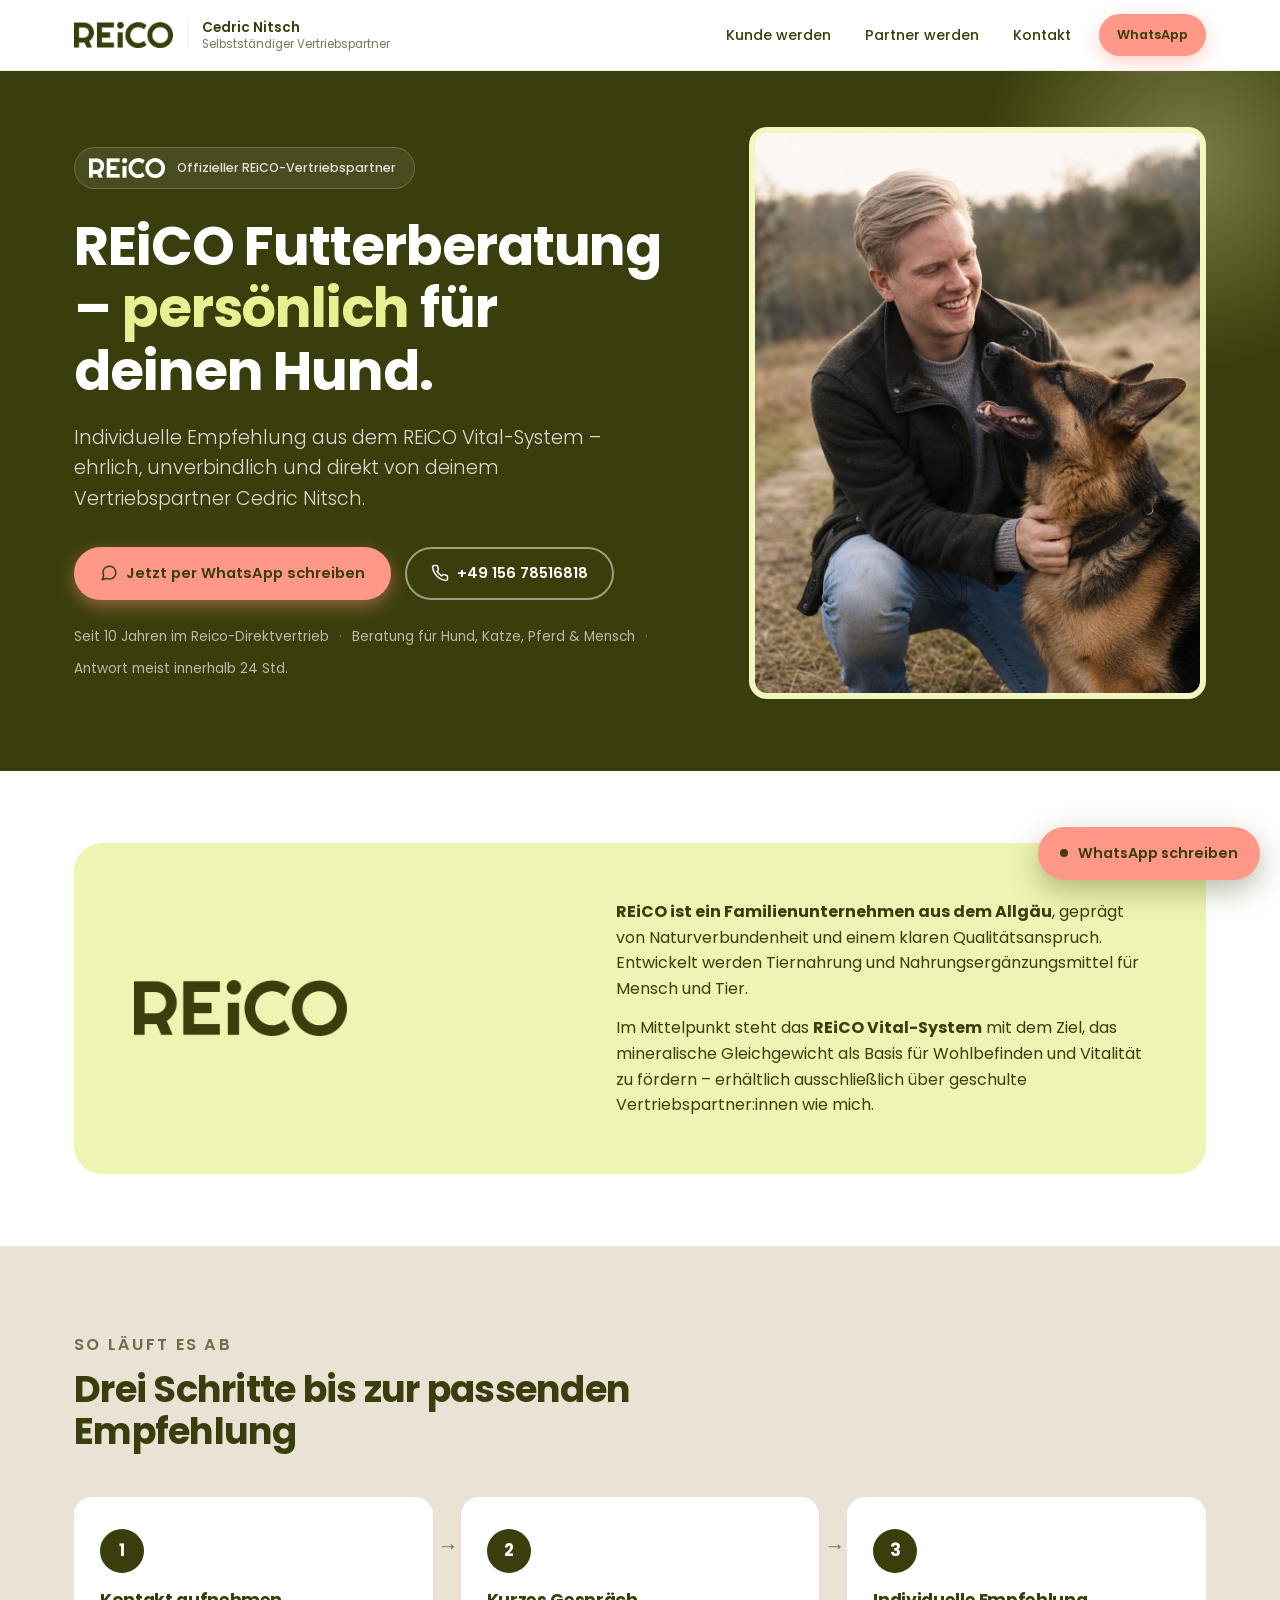
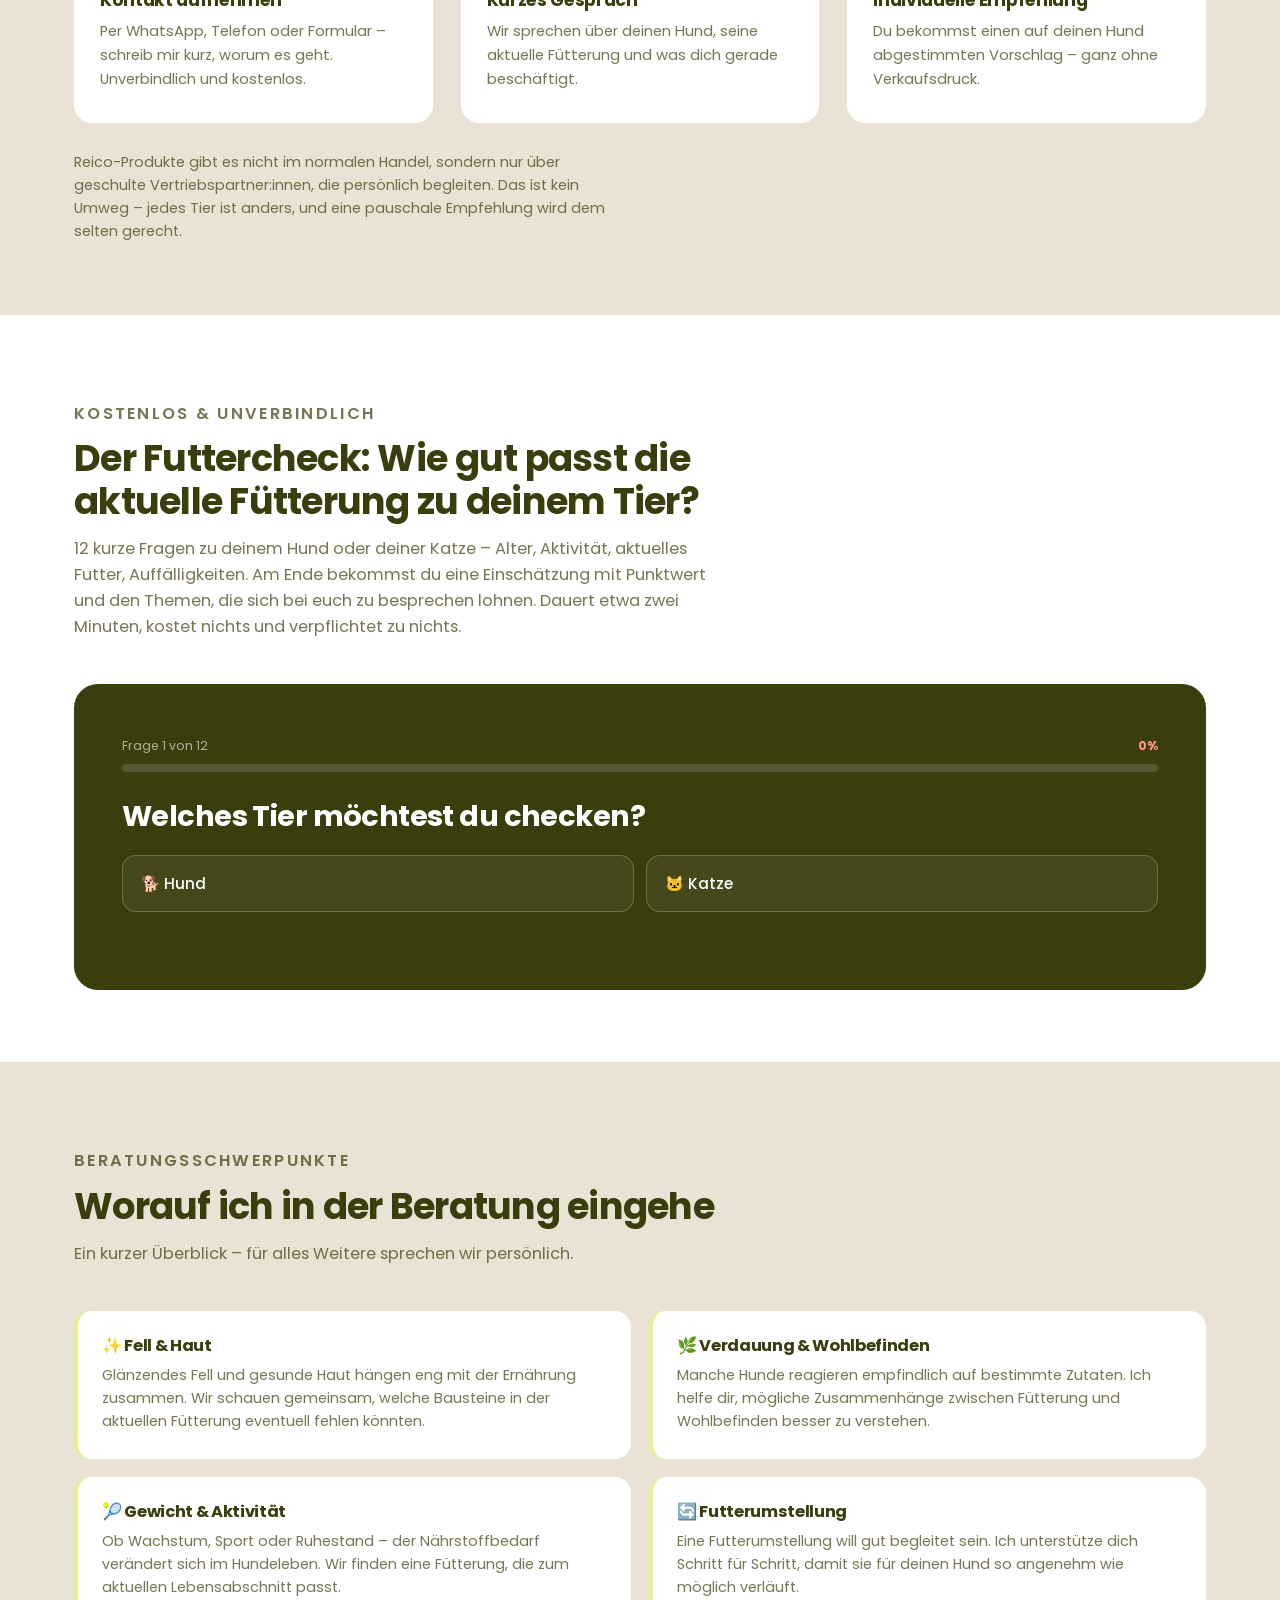
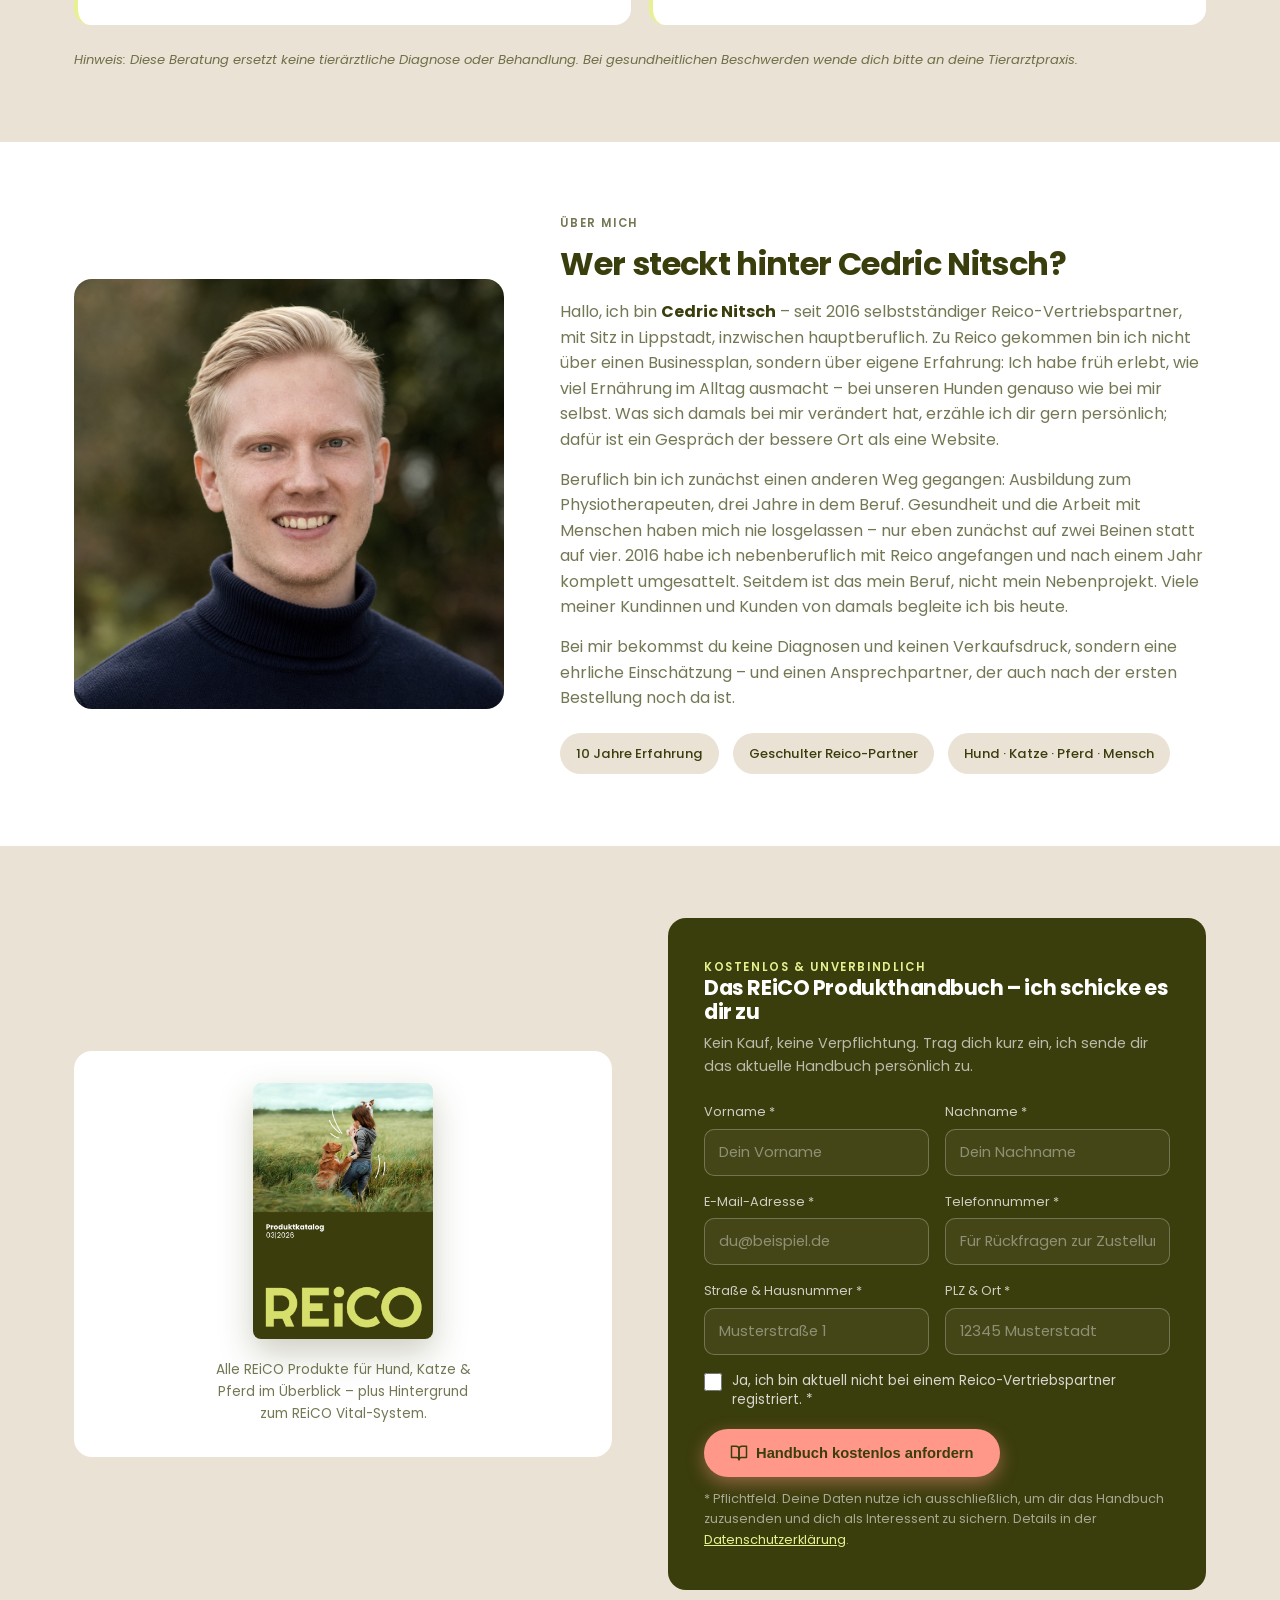
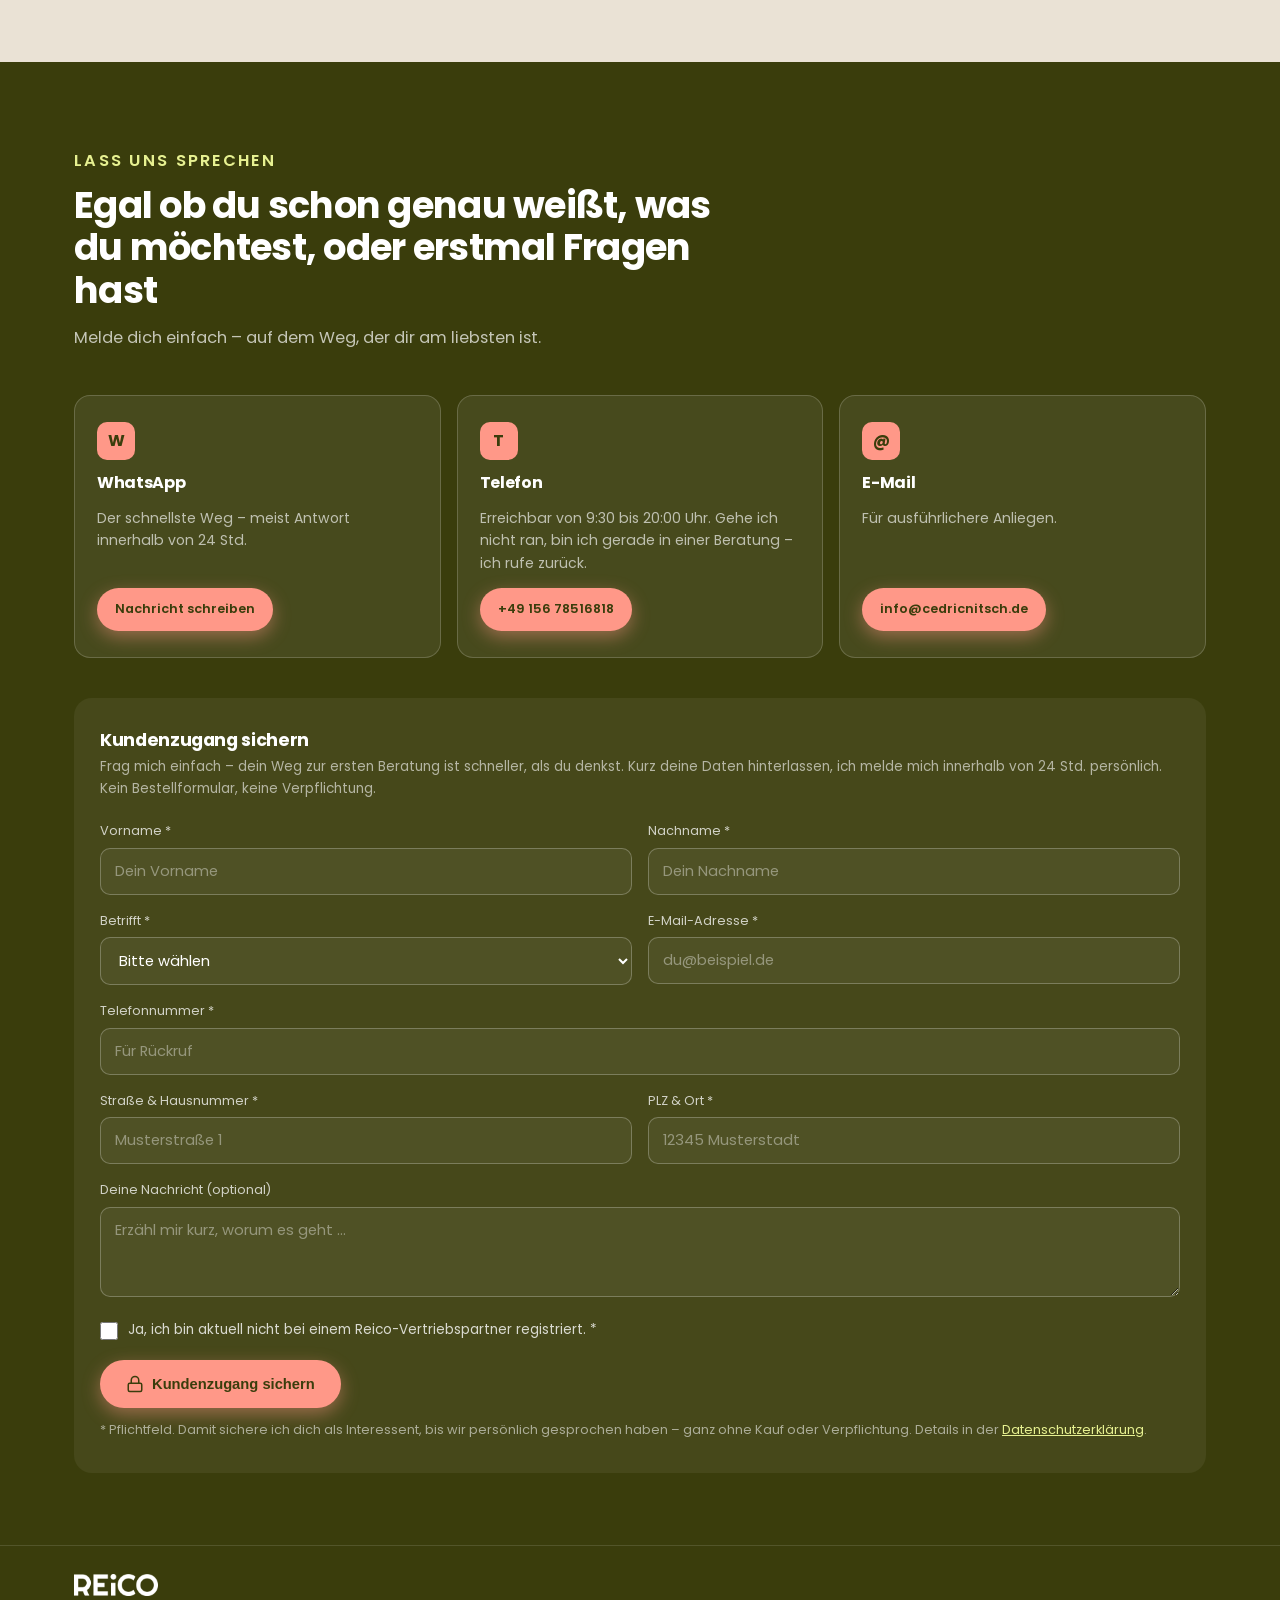
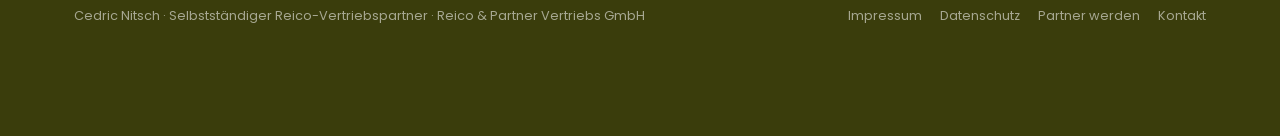
==== index.html @ d9021b7a "update favicon + partner" ====
<!DOCTYPE html>
<html lang="de">
<head>
<meta charset="UTF-8">
<meta name="viewport" content="width=device-width, initial-scale=1.0">
<title>Reico Futterberatung für deinen Hund in Lippstadt | Cedric Nitsch</title>
<meta name="description" content="Individuelle Reico-Futterberatung für deinen Hund in Lippstadt und Umgebung – persönlich, unverbindlich, direkt per WhatsApp. Selbstständiger Reico-Vertriebspartner Cedric Nitsch.">
<link rel="canonical" href="https://cedricnitsch.de/">

<!-- Strukturierte Daten (Schema.org): hilft Google, Name, Ort und
     Kontaktmoeglichkeit korrekt zuzuordnen - unabhaengig vom Seitentext.
     Bewusst OHNE priceRange (kein Shop, siehe Vertriebspartner-Richtlinien)
     und OHNE aggregateRating (Google-Bewertungen gehoeren ins Google-Profil,
     nicht als selbst eingetragenes Snippet auf die eigene Seite). -->
<script type="application/ld+json">
{
  "@context": "https://schema.org",
  "@type": "LocalBusiness",
  "name": "REiCO - Cedric Nitsch",
  "image": "https://cedricnitsch.de/img/about-portrait.png",
  "url": "https://cedricnitsch.de/",
  "telephone": "+4915678516818",
  "address": {
    "@type": "PostalAddress",
    "streetAddress": "Esbecker Str. 22",
    "postalCode": "59557",
    "addressLocality": "Lippstadt",
    "addressCountry": "DE"
  },
  "areaServed": "Lippstadt und Umgebung",
  "founder": {
    "@type": "Person",
    "name": "Cedric Nitsch"
  },
  "sameAs": [
    "https://share.google/5eEORVzgzp9oG8Prv"
  ]
}
</script>

<!--
  ============================================================
  HINWEISE FÜR DICH VOR DEM ONLINE-STELLEN
  ============================================================
  1. Name & Telefon/WhatsApp sind bereits eingetragen (Cedric Nitsch,
     +49 156 78516818). Noch offen in [eckigen Klammern]: E-Mail-Adresse,
     Jahr des Starts als Vertriebspartner, Jahre Erfahrung, Fotos, eigene
     Geschichte, Impressum/Datenschutz-Inhalte, Sprechzeiten.
     WICHTIG: Diese Seite ist bewusst separat von cedricnitsch.de (deine
     bestehende Seite zur Vertriebspartnergewinnung) – andere Zielgruppe
     (Endkunden statt künftige Vertriebspartner), andere Domain, eigenes
     Design. Nicht vermischen, sonst verwässert die Klarheit beider Seiten.
  2. LOGO: Ersetze den Platzhalter-Wortmark-Text im Header/Footer durch
     die offizielle REiCO-Logo-Datei (Alge- oder Weiß-Variante je nach
     Hintergrund, siehe Partner Guideline). Schutzzone = Logobreite / 12
     nicht unterschreiten. Keine Verzerrung, keine Farbänderung.
  3. FARBEN: Ausschließlich REiCO-Markenfarben verwendet (Alge, Kalk,
     Chlorophyll Hell/Dunkel, Sauerstoff-Weiß). Kristall-Rot ist laut
     Richtlinie exklusiv für interaktive Elemente/Buttons reserviert –
     bitte nicht für Flächen oder Fließtext zweckentfremden.
  4. Diese Seite ist bewusst NICHT als Onlineshop gebaut: kein "Jetzt
     bestellen", kein Warenkorb, keine Preisliste mit Kauffunktion.
     Bitte nichts in diese Richtung ergänzen.
  5. Domain darf laut Richtlinie NICHT "Reico" enthalten.
  ============================================================
-->

<!-- Favicon: das "R" aus dem REiCO-Logo auf dem Alge-Grundton der Seite.
     Der vollstaendige Schriftzug funktioniert im Quadrat nicht (zu breit),
     deshalb nur der Buchstabe - aus der Original-Logodatei geschnitten,
     nicht nachgebaut. -->
<link rel="icon" href="/favicon.ico" sizes="any">
<link rel="icon" type="image/png" sizes="96x96" href="/img/favicon-96x96.png">
<link rel="apple-touch-icon" sizes="180x180" href="/img/apple-touch-icon.png">
<link rel="manifest" href="/site.webmanifest">
<meta name="theme-color" content="#3A3D0C">

<link rel="preconnect" href="https://fonts.googleapis.com">
<link rel="preconnect" href="https://fonts.gstatic.com" crossorigin>
<link href="https://fonts.googleapis.com/css2?family=Poppins:wght@300;400;500;600;700;800&display=swap" rel="stylesheet">

<link rel="stylesheet" href="assets/css/style.css">
</head>
<body>

<header>
  <div class="header-inner wrap">
    <a class="header-brand" href="./" aria-label="Zur Startseite">
      <img class="reico-logo" src="img/logo-alge.png" alt="REiCO Logo">
      <span class="divider"></span>
      <span class="vp-label"><strong>Cedric Nitsch</strong>Selbstständiger Vertriebspartner</span>
    </a>

    <button class="nav-toggle" id="navToggle" aria-label="Menü öffnen" aria-expanded="false" aria-controls="mainNav">
      <span></span><span></span><span></span>
    </button>

    <nav class="main-nav" id="mainNav">
      <a href="#kontakt" class="nav-link">Kunde werden</a>
      <a href="partner.html" class="nav-link">Partner werden</a>
      <a href="#kontakt" class="nav-link">Kontakt</a>
      <a href="https://wa.me/4915678516818?text=Hallo%20Cedric%2C%20ich%20habe%20eine%20Frage%20zur%20Reico-F%C3%BCtterung%20meines%20Hundes." target="_blank" rel="noopener" class="btn btn-primary btn-small nav-cta">WhatsApp</a>
    </nav>
  </div>
</header>

<!-- ================= HERO ================= -->
<section class="hero">
  <div class="wrap hero-inner">
    <div>
      <div class="hero-logo-badge">
        <img class="reico-logo" src="img/logo-sauerstoff-white.png" alt="REiCO Logo">
        <span>Offizieller REiCO-Vertriebspartner</span>
      </div>
      <h1>REiCO Futterberatung – <em>persönlich</em> für deinen Hund.</h1>
      <p class="lead">
        Individuelle Empfehlung aus dem REiCO Vital-System – ehrlich, unverbindlich
        und direkt von deinem Vertriebspartner Cedric Nitsch.
      </p>
      <div class="hero-ctas">
        <a href="https://wa.me/4915678516818?text=Hallo%20Cedric%2C%20ich%20habe%20eine%20Frage%20zur%20Reico-F%C3%BCtterung%20meines%20Hundes." target="_blank" rel="noopener" class="btn btn-primary"><svg class="btn-icon" viewBox="0 0 24 24" fill="none" stroke="currentColor" stroke-width="2" stroke-linecap="round" stroke-linejoin="round"><path d="M21 11.5a8.38 8.38 0 0 1-.9 3.8 8.5 8.5 0 0 1-7.6 4.7 8.38 8.38 0 0 1-3.8-.9L3 21l1.9-5.7a8.38 8.38 0 0 1-.9-3.8 8.5 8.5 0 0 1 4.7-7.6 8.38 8.38 0 0 1 3.8-.9h.5a8.48 8.48 0 0 1 8 8v.5z"></path></svg> Jetzt per WhatsApp schreiben</a>
        <a href="tel:+4915678516818" class="btn btn-outline"><svg class="btn-icon" viewBox="0 0 24 24" fill="none" stroke="currentColor" stroke-width="2" stroke-linecap="round" stroke-linejoin="round"><path d="M22 16.92v3a2 2 0 0 1-2.18 2 19.79 19.79 0 0 1-8.63-3.07 19.5 19.5 0 0 1-6-6 19.79 19.79 0 0 1-3.07-8.67A2 2 0 0 1 4.11 2h3a2 2 0 0 1 2 1.72 12.84 12.84 0 0 0 .7 2.81 2 2 0 0 1-.45 2.11L8.09 9.91a16 16 0 0 0 6 6l1.27-1.27a2 2 0 0 1 2.11-.45 12.84 12.84 0 0 0 2.81.7A2 2 0 0 1 22 16.92z"></path></svg> +49 156 78516818</a>
      </div>
      <div class="trustline">
        <span>Seit 10 Jahren im Reico-Direktvertrieb</span>
        <span class="sep">·</span>
        <span>Beratung für Hund, Katze, Pferd &amp; Mensch</span>
        <span class="sep">·</span>
        <span>Antwort meist innerhalb 24 Std.</span>
      </div>
    </div>
    <div class="hero-visual">
      <div class="hero-photo-frame">
        <img src="img/hero-hund.png" alt="Cedric Nitsch mit Hund" class="hero-photo-img">
      </div>
    </div>
  </div>
</section>

<!-- ================= WARUM REiCO ================= -->
<section class="warum-reico" id="warum-reico">
  <div class="wrap">
    <div class="warum-reico-inner">
      <div class="warum-reico-logo">
        <img class="reico-logo-lg" src="img/logo-alge.png" alt="REiCO Logo">
      </div>
      <div class="warum-reico-text">
        <p><strong>REiCO ist ein Familienunternehmen aus dem Allgäu</strong>, geprägt von Naturverbundenheit und einem klaren Qualitätsanspruch. Entwickelt werden Tiernahrung und Nahrungsergänzungsmittel für Mensch und Tier.</p>
        <p>Im Mittelpunkt steht das <strong>REiCO Vital-System</strong> mit dem Ziel, das mineralische Gleichgewicht als Basis für Wohlbefinden und Vitalität zu fördern – erhältlich ausschließlich über geschulte Vertriebspartner:innen wie mich.</p>
      </div>
    </div>
  </div>
</section>

<!-- ================= ABLAUF ================= -->
<section class="ablauf" id="ablauf">
  <div class="wrap">
    <div class="section-head">
      <p class="eyebrow">So läuft es ab</p>
      <h2>Drei Schritte bis zur passenden Empfehlung</h2>
    </div>
    <div class="steps">
      <div class="step">
        <div class="step-num">1</div>
        <h3>Kontakt aufnehmen</h3>
        <p>Per WhatsApp, Telefon oder Formular – schreib mir kurz, worum es geht. Unverbindlich und kostenlos.</p>
      </div>
      <div class="step">
        <div class="step-num">2</div>
        <h3>Kurzes Gespräch</h3>
        <p>Wir sprechen über deinen Hund, seine aktuelle Fütterung und was dich gerade beschäftigt.</p>
      </div>
      <div class="step">
        <div class="step-num">3</div>
        <h3>Individuelle Empfehlung</h3>
        <p>Du bekommst einen auf deinen Hund abgestimmten Vorschlag – ganz ohne Verkaufsdruck.</p>
      </div>
    </div>
    <p class="ablauf-note">
      Reico-Produkte gibt es nicht im normalen Handel, sondern nur über geschulte
      Vertriebspartner:innen, die persönlich begleiten. Das ist kein Umweg – jedes
      Tier ist anders, und eine pauschale Empfehlung wird dem selten gerecht.
    </p>
  </div>
</section>

<!-- ================= FUTTERCHECK (interaktiver Kurz-Check) ================= -->
<section class="quiz" id="futtercheck">
  <div class="wrap">
    <div class="section-head">
      <p class="eyebrow">Kostenlos &amp; unverbindlich</p>
      <h2>Der Futtercheck: Wie gut passt die aktuelle Fütterung zu deinem Tier?</h2>
      <p>
        12 kurze Fragen zu deinem Hund oder deiner Katze – Alter, Aktivität, aktuelles Futter,
        Auffälligkeiten. Am Ende bekommst du eine Einschätzung mit Punktwert und den Themen,
        die sich bei euch zu besprechen lohnen. Dauert etwa zwei Minuten, kostet nichts und
        verpflichtet zu nichts.
      </p>
    </div>
    <div class="quiz-card">
      <div class="fc-progress-wrap" id="fcProgressWrap">
        <div class="fc-progress-toprow">
          <span class="fc-progress-label" id="fcProgressLabel">Frage 1 von 12</span>
          <span class="fc-progress-pct" id="fcProgressPct">0%</span>
        </div>
        <div class="fc-progress-track"><div class="fc-progress-bar" id="fcProgressBar"></div></div>
      </div>
      <div id="fcStepArea"></div>
    </div>
  </div>
</section>

<!-- ================= THEMEN ================= -->
<section class="themen" id="themen">
  <div class="wrap">
    <div class="section-head">
      <p class="eyebrow">Beratungsschwerpunkte</p>
      <h2>Worauf ich in der Beratung eingehe</h2>
      <p>Ein kurzer Überblick – für alles Weitere sprechen wir persönlich.</p>
    </div>
    <div class="theme-grid">
      <div class="theme-card">
        <h3>✨ Fell &amp; Haut</h3>
        <p>Glänzendes Fell und gesunde Haut hängen eng mit der Ernährung zusammen. Wir schauen gemeinsam, welche Bausteine in der aktuellen Fütterung eventuell fehlen könnten.</p>
      </div>
      <div class="theme-card">
        <h3>🌿 Verdauung &amp; Wohlbefinden</h3>
        <p>Manche Hunde reagieren empfindlich auf bestimmte Zutaten. Ich helfe dir, mögliche Zusammenhänge zwischen Fütterung und Wohlbefinden besser zu verstehen.</p>
      </div>
      <div class="theme-card">
        <h3>🎾 Gewicht &amp; Aktivität</h3>
        <p>Ob Wachstum, Sport oder Ruhestand – der Nährstoffbedarf verändert sich im Hundeleben. Wir finden eine Fütterung, die zum aktuellen Lebensabschnitt passt.</p>
      </div>
      <div class="theme-card">
        <h3>🔄 Futterumstellung</h3>
        <p>Eine Futterumstellung will gut begleitet sein. Ich unterstütze dich Schritt für Schritt, damit sie für deinen Hund so angenehm wie möglich verläuft.</p>
      </div>
    </div>
    <p class="themen-disclaimer">
      Hinweis: Diese Beratung ersetzt keine tierärztliche Diagnose oder Behandlung.
      Bei gesundheitlichen Beschwerden wende dich bitte an deine Tierarztpraxis.
    </p>
  </div>
</section>

<!-- ================= ÜBER MICH ================= -->
<section class="about" id="about">
  <div class="wrap about-inner">
    <div class="about-photo">
      <img src="img/about-portrait.png" alt="Portrait von Cedric Nitsch" class="about-photo-img">
    </div>
    <div class="about-text">
      <p class="eyebrow">Über mich</p>
      <h2>Wer steckt hinter Cedric Nitsch?</h2>
      <p>
        Hallo, ich bin <strong>Cedric Nitsch</strong> – seit 2016 selbstständiger
        Reico-Vertriebspartner, mit Sitz in Lippstadt, inzwischen hauptberuflich.
        Zu Reico gekommen bin ich nicht über einen Businessplan, sondern über
        eigene Erfahrung: Ich habe früh erlebt, wie viel Ernährung im Alltag
        ausmacht – bei unseren Hunden genauso wie bei mir selbst. Was sich damals
        bei mir verändert hat, erzähle ich dir gern persönlich; dafür ist ein
        Gespräch der bessere Ort als eine Website.
      </p>
      <p>
        Beruflich bin ich zunächst einen anderen Weg gegangen: Ausbildung zum
        Physiotherapeuten, drei Jahre in dem Beruf. Gesundheit und die Arbeit mit
        Menschen haben mich nie losgelassen – nur eben zunächst auf zwei Beinen
        statt auf vier. 2016 habe ich nebenberuflich mit Reico angefangen und
        nach einem Jahr komplett umgesattelt. Seitdem ist das mein Beruf, nicht
        mein Nebenprojekt. Viele meiner Kundinnen und Kunden von damals begleite
        ich bis heute.
      </p>
      <p>
        Bei mir bekommst du keine Diagnosen und keinen Verkaufsdruck, sondern
        eine ehrliche Einschätzung – und einen Ansprechpartner, der auch nach
        der ersten Bestellung noch da ist.
      </p>
      <div class="about-badges">
        <span class="about-badge">10 Jahre Erfahrung</span>
        <span class="about-badge">Geschulter Reico-Partner</span>
        <span class="about-badge">Hund · Katze · Pferd · Mensch</span>
      </div>
    </div>
  </div>
</section>

<!-- ================= PRODUKTHANDBUCH (LEAD-MAGNET) ================= -->
<section class="handbuch" id="handbuch">
  <div class="wrap">
    <div class="handbuch-inner">
      <div class="handbuch-visual">
        <img class="handbuch-cover" src="img/handbuch-cover.png" alt="REiCO Produktkatalog 03/2026">
        <p>Alle REiCO Produkte für Hund, Katze &amp; Pferd im Überblick – plus Hintergrund zum REiCO Vital-System.</p>
      </div>
      <div class="handbuch-form-card">
        <p class="eyebrow" style="color:var(--chloro-dunkel)">Kostenlos &amp; unverbindlich</p>
        <h3>Das REiCO Produkthandbuch – ich schicke es dir zu</h3>
        <p class="hint">Kein Kauf, keine Verpflichtung. Trag dich kurz ein, ich sende dir das aktuelle Handbuch persönlich zu.</p>
        <form id="handbuchForm" novalidate>
          <div class="form-row two">
            <div>
              <label for="hb-vorname">Vorname *</label>
              <input type="text" id="hb-vorname" name="Vorname" placeholder="Dein Vorname" required>
            </div>
            <div>
              <label for="hb-nachname">Nachname *</label>
              <input type="text" id="hb-nachname" name="Nachname" placeholder="Dein Nachname" required>
            </div>
          </div>
          <div class="form-row two">
            <div>
              <label for="hb-email">E-Mail-Adresse *</label>
              <input type="email" id="hb-email" name="E-Mail" placeholder="du@beispiel.de" required>
            </div>
            <div>
              <label for="hb-telefon">Telefonnummer *</label>
              <input type="tel" id="hb-telefon" name="Telefon" placeholder="Für Rückfragen zur Zustellung" required>
            </div>
          </div>
          <div class="form-row two">
            <div>
              <label for="hb-strasse">Straße &amp; Hausnummer *</label>
              <input type="text" id="hb-strasse" name="Strasse" placeholder="Musterstraße 1" required>
            </div>
            <div>
              <label for="hb-ort">PLZ &amp; Ort *</label>
              <input type="text" id="hb-ort" name="Ort" placeholder="12345 Musterstadt" required>
            </div>
          </div>
          <input type="hidden" name="Anfrageart" value="Produkthandbuch-Anfrage">
          <div class="checkbox-row">
            <input type="checkbox" id="hb-neukunde" name="Noch kein Kunde" required>
            <label for="hb-neukunde">Ja, ich bin aktuell nicht bei einem Reico-Vertriebspartner registriert. *</label>
          </div>
          <button type="submit" class="btn btn-primary"><svg class="btn-icon" viewBox="0 0 24 24" fill="none" stroke="currentColor" stroke-width="2" stroke-linecap="round" stroke-linejoin="round"><path d="M2 3h6a4 4 0 0 1 4 4v14a3 3 0 0 0-3-3H2z"></path><path d="M22 3h-6a4 4 0 0 0-4 4v14a3 3 0 0 1 3-3h7z"></path></svg> Handbuch kostenlos anfordern</button>
          <p class="lead-form-note">* Pflichtfeld. Deine Daten nutze ich ausschließlich, um dir das Handbuch zuzusenden und dich als Interessent zu sichern. Details in der <a href="datenschutz.html" style="color:var(--chloro-dunkel);text-decoration:underline;">Datenschutzerklärung</a>.</p>
        </form>
          <div class="form-success" id="hbSuccess">Danke dir! Ich habe deine Anfrage erhalten und schicke dir das Handbuch in Kürze persönlich zu.</div>
          <div class="form-error" id="hbError">Das hat leider nicht geklappt. Schreib mir stattdessen kurz per <a href="https://wa.me/4915678516818" style="color:var(--chloro-dunkel); text-decoration:underline;">WhatsApp</a>.</div>
      </div>
    </div>
  </div>
</section>

<!-- ================= KONTAKT ================= -->
<section class="kontakt" id="kontakt">
  <div class="wrap">
    <div class="section-head">
      <p class="eyebrow" style="color:var(--chloro-dunkel)">Lass uns sprechen</p>
      <h2>Egal ob du schon genau weißt, was du möchtest, oder erstmal Fragen hast</h2>
      <p>Melde dich einfach – auf dem Weg, der dir am liebsten ist.</p>
    </div>

    <div class="kontakt-grid">
      <div class="kontakt-card">
        <div class="icon">W</div>
        <h3>WhatsApp</h3>
        <p>Der schnellste Weg – meist Antwort innerhalb von 24 Std.</p>
        <a href="https://wa.me/4915678516818" target="_blank" rel="noopener" class="btn btn-primary btn-small">Nachricht schreiben</a>
      </div>
      <div class="kontakt-card">
        <div class="icon">T</div>
        <h3>Telefon</h3>
        <p>Erreichbar von 9:30 bis 20:00 Uhr. Gehe ich nicht ran, bin ich gerade in einer Beratung – ich rufe zurück.</p>
        <a href="tel:+4915678516818" class="btn btn-primary btn-small">+49 156 78516818</a>
      </div>
      <div class="kontakt-card">
        <div class="icon">@</div>
        <h3>E-Mail</h3>
        <p>Für ausführlichere Anliegen.</p>
        <a href="mailto:info@cedricnitsch.de" class="btn btn-primary btn-small">info@cedricnitsch.de</a>
      </div>
    </div>

    <div class="kontakt-form">
      <h3>Kundenzugang sichern</h3>
      <p class="hint">Frag mich einfach – dein Weg zur ersten Beratung ist schneller, als du denkst. Kurz deine Daten hinterlassen, ich melde mich innerhalb von 24 Std. persönlich. Kein Bestellformular, keine Verpflichtung.</p>
      <form id="kundenzugangForm" novalidate>
        <div class="form-row two">
          <div>
            <label for="kz-vorname">Vorname *</label>
            <input type="text" id="kz-vorname" name="Vorname" placeholder="Dein Vorname" required>
          </div>
          <div>
            <label for="kz-nachname">Nachname *</label>
            <input type="text" id="kz-nachname" name="Nachname" placeholder="Dein Nachname" required>
          </div>
        </div>
        <div class="form-row two">
          <div>
            <label for="tierart">Betrifft *</label>
            <select id="tierart" name="Tierart" required>
              <option value="" disabled selected>Bitte wählen</option>
              <option>Hund</option>
              <option>Katze</option>
              <option>Pferd</option>
              <option>Mensch</option>
              <option>Sonstiges</option>
            </select>
          </div>
          <div>
            <label for="kz-email">E-Mail-Adresse *</label>
            <input type="email" id="kz-email" name="E-Mail" placeholder="du@beispiel.de" required>
          </div>
        </div>
        <div class="form-row">
          <div>
            <label for="kz-telefon">Telefonnummer *</label>
            <input type="tel" id="kz-telefon" name="Telefon" placeholder="Für Rückruf" required>
          </div>
        </div>
        <div class="form-row two">
          <div>
            <label for="kz-strasse">Straße &amp; Hausnummer *</label>
            <input type="text" id="kz-strasse" name="Strasse" placeholder="Musterstraße 1" required>
          </div>
          <div>
            <label for="kz-ort">PLZ &amp; Ort *</label>
            <input type="text" id="kz-ort" name="Ort" placeholder="12345 Musterstadt" required>
          </div>
        </div>
        <div class="form-row">
          <div>
            <label for="nachricht">Deine Nachricht (optional)</label>
            <textarea id="nachricht" name="Nachricht" placeholder="Erzähl mir kurz, worum es geht …"></textarea>
          </div>
        </div>
        <div class="checkbox-row">
          <input type="checkbox" id="kz-neukunde" name="Noch kein Kunde" required>
          <label for="kz-neukunde">Ja, ich bin aktuell nicht bei einem Reico-Vertriebspartner registriert. *</label>
        </div>
        <button type="submit" class="btn btn-primary"><svg class="btn-icon" viewBox="0 0 24 24" fill="none" stroke="currentColor" stroke-width="2" stroke-linecap="round" stroke-linejoin="round"><rect x="3" y="11" width="18" height="11" rx="2"></rect><path d="M7 11V7a5 5 0 0 1 10 0v4"></path></svg> Kundenzugang sichern</button>
        <p class="lead-form-note">* Pflichtfeld. Damit sichere ich dich als Interessent, bis wir persönlich gesprochen haben – ganz ohne Kauf oder Verpflichtung. Details in der <a href="datenschutz.html" style="color:var(--chloro-dunkel);text-decoration:underline;">Datenschutzerklärung</a>.</p>
      </form>
        <div class="form-success" id="kzSuccess">Danke dir! Deine Anfrage ist bei mir eingegangen – ich melde mich innerhalb von 24 Std. persönlich.</div>
        <div class="form-error" id="kzError">Das hat leider nicht geklappt. Schreib mir stattdessen kurz per <a href="https://wa.me/4915678516818" style="color:var(--chloro-dunkel); text-decoration:underline;">WhatsApp</a>.</div>
    </div>
  </div>
</section>

<footer>
  <div class="wrap">
    <div class="footer-logo">
      <a href="./" aria-label="Zur Startseite"><img class="reico-logo" src="img/logo-sauerstoff-white.png" alt="REiCO Logo"></a>
    </div>
  </div>
  <div class="wrap footer-inner">
    <div>Cedric Nitsch · Selbstständiger Reico-Vertriebspartner · Reico &amp; Partner Vertriebs GmbH</div>
    <div class="footer-links">
      <a href="impressum.html">Impressum</a>
      <a href="datenschutz.html">Datenschutz</a>
      <a href="partner.html">Partner werden</a>
      <a href="#kontakt">Kontakt</a>
    </div>
  </div>
</footer>

<a href="https://wa.me/4915678516818?text=Hallo%20Cedric%2C%20ich%20habe%20eine%20Frage%20zur%20Reico-F%C3%BCtterung%20meines%20Hundes."
   target="_blank" rel="noopener" class="sticky-wa" id="stickyWa">
  <span class="wa-dot"></span>
  <span class="wa-label-full">WhatsApp schreiben</span>
  <span class="wa-label-short" style="display:none;">WhatsApp</span>
</a>

<script src="assets/js/nav.js" defer></script>
<script src="assets/js/futtercheck.js" defer></script>




<!-- ============================================================
     BREVO-ANBINDUNG (Double-Opt-in)
     ------------------------------------------------------------
     Kein Brevo-Skript, kein Brevo-CSS, kein verstecktes Formular/iframe
     mehr (siehe ANLEITUNG.md fuer die Vorgeschichte). Die drei Formulare
     (Futtercheck, Handbuch, Kundenzugang) werden komplett aus
     assets/js/futtercheck.js per fetch() direkt an Brevo geschickt - das
     laesst sich Brevos tatsaechliche Antwort auslesen (CORS ist auf
     Brevo-Seite offen), sodass eine echte Ablehnung durch Brevo (z.B. eine
     ungueltige Telefonnummer) als Fehlermeldung angezeigt wird, statt
     stillschweigend als "Erfolg" durchzugehen.
     ============================================================ -->

</body>
</html>
---- assets/css/style.css ----
:root{
    --alge: #3A3D0C;
    --kalk: #EAE2D5;
    --chloro-hell: #EEF5B2;
    --chloro-dunkel: #E7F191;
    --weiss: #FFFFFF;
    --kristall: #FF9888;
    --alge-70: rgba(58,61,12,0.7);
    --alge-10: rgba(58,61,12,0.08);
    --radius: 18px;
    --maxw: 1180px;
  }

  *{ box-sizing:border-box; margin:0; padding:0; }

  html{ scroll-behavior:smooth; }

  body{
    font-family:'Poppins', sans-serif;
    color: var(--alge);
    background: var(--weiss);
    line-height:1.6;
    -webkit-font-smoothing:antialiased;
  }

  img{ max-width:100%; display:block; }

  a{ color:inherit; text-decoration:none; }

  .wrap{
    max-width: var(--maxw);
    margin:0 auto;
    padding: 0 24px;
  }

  h1,h2,h3{ font-weight:700; line-height:1.15; letter-spacing:-0.02em; }

  .eyebrow{
    text-transform:uppercase;
    letter-spacing:0.14em;
    font-size:0.72rem;
    font-weight:600;
    color: var(--alge-70);
  }

  /* ---------- HEADER ---------- */
  header{
    position:sticky;
    top:0;
    z-index:50;
    background: rgba(255,255,255,0.92);
    backdrop-filter: blur(8px);
    border-bottom:1px solid var(--alge-10);
  }
  .header-inner{
    display:flex;
    align-items:center;
    justify-content:space-between;
    padding: 14px 24px;
  }
  .logo-mark{
    font-weight:800;
    font-size:1.05rem;
    letter-spacing:0.02em;
    display:flex;
    align-items:center;
    gap:8px;
  }
  .logo-mark .dot{
    width:9px; height:9px; border-radius:50%;
    background: var(--kristall);
    display:inline-block;
  }
  .logo-sub{
    font-size:0.68rem;
    color: var(--alge-70);
    font-weight:400;
    display:block;
  }

  .btn{
    display:inline-flex;
    align-items:center;
    gap:8px;
    padding: 13px 24px;
    border-radius: 999px;
    font-weight:600;
    font-size:0.92rem;
    border:2px solid transparent;
    cursor:pointer;
    transition: transform .15s ease, box-shadow .15s ease;
    white-space:nowrap;
  }
  .btn:active{ transform: scale(0.97); }
  .btn-icon{
    width:18px; height:18px;
    flex-shrink:0;
  }

  .btn-primary{
    background: var(--kristall);
    color: var(--alge);
    box-shadow: 0 6px 18px rgba(255,152,136,0.45);
  }
  .btn-primary:hover{ box-shadow: 0 8px 22px rgba(255,152,136,0.6); transform: translateY(-1px); }
  .btn-outline{
    background:transparent;
    border-color: var(--kristall);
    color: var(--kristall);
  }
  .btn-outline:hover{ background: var(--kristall); color: var(--alge); }
  .btn-small{ padding: 9px 16px; font-size:0.8rem; }


  /* ---------- HERO ---------- */
  .hero{
    background: var(--alge);
    color: var(--weiss);
    position:relative;
    overflow:hidden;
    padding: 56px 0 72px;
  }
  .hero::before{
    content:"";
    position:absolute;
    top:-120px; right:-120px;
    width:420px; height:420px;
    border-radius:50%;
    background: radial-gradient(circle, var(--chloro-hell) 0%, transparent 70%);
    opacity:0.35;
  }
  .hero-inner{
    position:relative;
    z-index:2;
    display:grid;
    gap:36px;
  }
  @media(min-width:900px){
    .hero-inner{ grid-template-columns: 1.15fr 0.85fr; align-items:center; gap:56px; }
  }
  .hero-badge{
    display:inline-flex;
    align-items:center;
    gap:8px;
    background: rgba(255,255,255,0.1);
    border:1px solid rgba(255,255,255,0.25);
    padding: 7px 16px;
    border-radius:999px;
    font-size:0.78rem;
    font-weight:500;
    margin-bottom:22px;
  }
  .hero h1{
    font-size: clamp(2.1rem, 5.2vw, 3.4rem);
    color: var(--weiss);
    margin-bottom:20px;
  }
  .hero h1 em{
    font-style:normal;
    color: var(--chloro-dunkel);
  }
  .hero p.lead{
    font-size: clamp(1rem, 2vw, 1.2rem);
    color: rgba(255,255,255,0.82);
    max-width: 46ch;
    margin-bottom:32px;
    font-weight:300;
  }
  .hero-ctas{
    display:flex;
    flex-wrap:wrap;
    gap:14px;
    margin-bottom:26px;
  }
  .hero-ctas .btn-outline{
    border-color: rgba(255,255,255,0.5);
    color: var(--weiss);
  }
  .hero-ctas .btn-outline:hover{ background: rgba(255,255,255,0.12); color:var(--weiss); }

  .trustline{
    font-size:0.85rem;
    color: rgba(255,255,255,0.65);
    display:flex;
    align-items:center;
    gap:10px;
    flex-wrap:wrap;
  }
  .trustline .sep{ opacity:0.5; }

  .hero-visual{
    position:relative;
  }
  .hero-photo-frame{
    aspect-ratio: 4/5;
    background: var(--chloro-hell);
    border-radius: var(--radius);
    display:flex;
    align-items:center;
    justify-content:center;
    color: var(--alge);
    font-size:0.85rem;
    text-align:center;
    padding:0;
    position:relative;
    overflow:hidden;
    border: 6px solid rgba(255,255,255,0.15);
  }
  .hero-photo-frame span{ opacity:0.55; padding:24px; }
  .hero-photo-img{ width:100%; height:100%; object-fit:cover; display:block; }

  /* ---------- SECTION GENERIC ---------- */
  section{ padding: 72px 0; }
  .section-head{
    max-width: 640px;
    margin-bottom:44px;
  }
  .section-head h2{
    font-size: clamp(1.6rem, 3.4vw, 2.3rem);
    margin-top:10px;
  }
  .section-head p{
    margin-top:14px;
    color: var(--alge-70);
    font-size:1.02rem;
  }

  /* ---------- ABLAUF / TIMELINE ---------- */
  .ablauf{ background: var(--kalk); }
  .steps{
    display:grid;
    gap:20px;
  }
  @media(min-width:800px){
    .steps{ grid-template-columns: repeat(3, 1fr); gap:28px; }
  }
  .step{
    background: var(--weiss);
    border-radius: var(--radius);
    padding:32px 26px;
    position:relative;
  }
  .step-num{
    width:44px; height:44px;
    border-radius:50%;
    background: var(--alge);
    color: var(--weiss);
    display:flex; align-items:center; justify-content:center;
    font-weight:700;
    margin-bottom:18px;
    font-size:1.05rem;
  }
  .step h3{ font-size:1.08rem; margin-bottom:10px; }
  .step p{ font-size:0.92rem; color: var(--alge-70); }
  .steps-connector{
    display:none;
  }
  @media(min-width:800px){
    .steps:not(.steps-4) .step:not(:last-child)::after{
      content:"→";
      position:absolute;
      right:-26px;
      top:32px;
      font-size:1.3rem;
      color: var(--alge-70);
    }
  }
  .ablauf-note{
    margin-top:28px;
    font-size:0.9rem;
    color: var(--alge-70);
    max-width: 60ch;
  }

  /* ---------- QUIZ ---------- */
  .quiz{
    background: var(--weiss);
  }
  .quiz-card{
    background: var(--alge);
    color: var(--weiss);
    border-radius: 24px;
    padding: 40px 24px;
  }
  @media(min-width:700px){ .quiz-card{ padding: 52px 48px; } }
  .quiz-card .eyebrow{ color: var(--chloro-dunkel); }
  .quiz-card h2{ color: var(--weiss); font-size: clamp(1.5rem, 3vw, 2rem); margin: 10px 0 8px; }
  .quiz-card p.lead{ color: rgba(255,255,255,0.75); max-width:56ch; margin-bottom:30px; font-size:0.98rem; }

  .quiz-options{
    display:grid;
    gap:12px;
    grid-template-columns: 1fr;
    margin-bottom:26px;
  }
  @media(min-width:640px){
    .quiz-options{ grid-template-columns: 1fr 1fr; }
  }
  .quiz-option{
    background: rgba(255,255,255,0.06);
    border:1.5px solid rgba(255,255,255,0.22);
    border-radius:14px;
    padding:18px 20px;
    text-align:left;
    cursor:pointer;
    color: var(--weiss);
    font-family:inherit;
    font-size:0.96rem;
    font-weight:500;
    display:flex;
    align-items:center;
    justify-content:space-between;
    gap:12px;
    transition: background .15s ease, border-color .15s ease, transform .1s ease;
  }
  .quiz-option:hover{
    background: rgba(255,255,255,0.14);
    border-color: var(--chloro-dunkel);
  }
  .quiz-option.active{
    background: var(--kristall);
    color: var(--alge);
    border-color: var(--kristall);
  }
  .quiz-option .arrow{ opacity:0.6; font-size:1.1rem; }

  .quiz-result{
    display:none;
    background: rgba(255,255,255,0.08);
    border-radius:14px;
    padding:22px 24px;
    margin-top:8px;
  }
  .quiz-result.show{ display:block; }
  .quiz-result p{ font-size:0.9rem; color: rgba(255,255,255,0.78); margin-bottom:14px; }
  .quiz-result .btn-primary{ width:100%; justify-content:center; }
  @media(min-width:520px){ .quiz-result .btn-primary{ width:auto; } }

  /* ---------- THEMEN ---------- */
  .themen{ background: var(--kalk); }
  .theme-grid{
    display:grid;
    gap:18px;
    grid-template-columns: 1fr;
  }
  @media(min-width:640px){ .theme-grid{ grid-template-columns: 1fr 1fr; } }
  .theme-card{
    background: var(--weiss);
    border-radius:16px;
    padding:26px 24px;
    border-left: 4px solid var(--chloro-dunkel);
  }
  .theme-card h3{ font-size:1.02rem; margin-bottom:8px; }
  .theme-card p{ font-size:0.9rem; color: var(--alge-70); }
  .themen-disclaimer{
    margin-top:24px;
    font-size:0.82rem;
    color: var(--alge-70);
    font-style:italic;
  }

  /* ---------- ÜBER MICH ---------- */
  .about{ background: var(--weiss); }
  .about-inner{
    display:grid;
    gap:36px;
    align-items:center;
  }
  @media(min-width:860px){
    .about-inner{ grid-template-columns: 0.8fr 1.2fr; gap:56px; }
  }
  .about-photo{
    aspect-ratio: 1/1;
    background: var(--chloro-hell);
    border-radius: var(--radius);
    display:flex;
    align-items:center;
    justify-content:center;
    text-align:center;
    padding:0;
    color: var(--alge-70);
    font-size:0.85rem;
    overflow:hidden;
  }
  .about-photo-img{ width:100%; height:100%; object-fit:cover; display:block; }
  .about-text h2{ font-size: clamp(1.5rem, 3vw, 2rem); margin-bottom:16px; }
  .about-text p{ margin-bottom:14px; color: var(--alge-70); }
  .about-text p strong{ color: var(--alge); }
  .about-badges{
    display:flex;
    gap:14px;
    flex-wrap:wrap;
    margin-top:22px;
  }
  .about-badge{
    background: var(--kalk);
    padding:10px 16px;
    border-radius:999px;
    font-size:0.82rem;
    font-weight:500;
  }

  /* ---------- KONTAKT ---------- */
  .kontakt{
    background: var(--alge);
    color: var(--weiss);
  }
  .kontakt .section-head p{ color: rgba(255,255,255,0.7); }
  .kontakt-grid{
    display:grid;
    gap:16px;
    grid-template-columns: 1fr;
  }
  @media(min-width:760px){ .kontakt-grid{ grid-template-columns: repeat(3, 1fr); } }
  .kontakt-card{
    background: rgba(255,255,255,0.07);
    border:1px solid rgba(255,255,255,0.18);
    border-radius:16px;
    padding:26px 22px;
    display:flex;
    flex-direction:column;
    gap:14px;
  }
  .kontakt-card .icon{
    width:38px; height:38px;
    border-radius:10px;
    background: var(--kristall);
    color: var(--alge);
    display:flex; align-items:center; justify-content:center;
    font-weight:700;
  }
  .kontakt-card h3{ font-size:1rem; }
  .kontakt-card p{ font-size:0.88rem; color: rgba(255,255,255,0.65); }
  .kontakt-card .btn{ margin-top:auto; align-self:flex-start; }

  .kontakt-form{
    margin-top:40px;
    background: rgba(255,255,255,0.06);
    border-radius: var(--radius);
    padding: 32px 26px;
  }
  .kontakt-form h3{ margin-bottom:6px; font-size:1.1rem; }
  .kontakt-form p.hint{ font-size:0.85rem; color: rgba(255,255,255,0.6); margin-bottom:22px; }
  .form-row{ display:grid; gap:16px; margin-bottom:16px; }
  @media(min-width:640px){ .form-row.two{ grid-template-columns: 1fr 1fr; } }
  label{ display:block; font-size:0.8rem; margin-bottom:6px; color: rgba(255,255,255,0.75); }
  input, select, textarea{
    width:100%;
    padding:12px 14px;
    border-radius:10px;
    border:1px solid rgba(255,255,255,0.25);
    background: rgba(255,255,255,0.05);
    color: var(--weiss);
    font-family:inherit;
    font-size:0.92rem;
  }
  input::placeholder, textarea::placeholder{ color: rgba(255,255,255,0.4); }
  textarea{ resize:vertical; min-height:90px; }

  /* Das <select> selbst ist bewusst weiss auf dunkel (passt zum Formular),
     aber die aufgeklappte Optionsliste rendert der Browser mit einem
     eigenen, meist hellen Hintergrund - darin wuerde weisser Text
     verschwinden und war nur beim Hover (Systemfarbe) kurz zu erkennen.
     Deshalb fuer die <option>-Elemente Text und Hintergrund explizit
     dunkel-auf-hell setzen, unabhaengig vom umgebenden Formular. */
  select option{
    color: var(--alge);
    background: var(--weiss);
  }

  /* ---------- FOOTER ---------- */
  footer{
    background: var(--alge);
    color: rgba(255,255,255,0.55);
    padding: 28px 0 110px;
    font-size:0.8rem;
    border-top:1px solid rgba(255,255,255,0.12);
  }
  .footer-inner{
    display:flex;
    flex-direction:column;
    gap:8px;
  }
  @media(min-width:700px){
    .footer-inner{ flex-direction:row; justify-content:space-between; align-items:center; }
  }
  .footer-links{ display:flex; gap:18px; flex-wrap:wrap; }
  .footer-links a:hover{ color: var(--weiss); }

  /* ---------- STICKY WHATSAPP ---------- */
  .sticky-wa{
    position:fixed;
    bottom:20px;
    right:20px;
    z-index:100;
    display:flex;
    align-items:center;
    gap:10px;
    background: var(--kristall);
    color: var(--alge);
    padding: 15px 22px;
    border-radius:999px;
    font-weight:600;
    font-size:0.9rem;
    box-shadow: 0 10px 30px rgba(58,61,12,0.35);
  }
  .sticky-wa:hover{ transform: translateY(-2px); }
  .sticky-wa .wa-dot{
    width:8px; height:8px; border-radius:50%;
    background: var(--alge);
    animation: pulse 1.8s infinite;
  }
  @keyframes pulse{
    0%{ opacity:1; } 50%{ opacity:0.3; } 100%{ opacity:1; }
  }
  @media(max-width:480px){
    .sticky-wa span.wa-label-full{ display:none; }
  }


  .reico-logo{ height:26px; width:auto; display:block; }
  .reico-logo-lg{ height:44px; width:auto; display:block; }
  .header-brand{ display:flex; align-items:center; gap:14px; text-decoration:none; }
  .header-brand:hover{ opacity:0.82; }
  .header-brand .divider{ width:1px; height:28px; background: var(--alge-10); }
  .header-brand .vp-label{ font-size:0.72rem; line-height:1.3; color: var(--alge-70); }
  .header-brand .vp-label strong{ display:block; color: var(--alge); font-size:0.85rem; font-weight:600; }
  .hero-logo-badge{
    display:inline-flex;
    align-items:center;
    gap:12px;
    background: rgba(255,255,255,0.08);
    border:1px solid rgba(255,255,255,0.2);
    padding:10px 18px 10px 14px;
    border-radius:999px;
    margin-bottom:26px;
  }
  .hero-logo-badge .reico-logo{ height:20px; }
  .hero-logo-badge span{ font-size:0.78rem; color: rgba(255,255,255,0.85); font-weight:500; }
  .warum-reico{ background: var(--weiss); }
  .warum-reico-inner{
    background: var(--chloro-hell);
    border-radius: 28px;
    padding: 48px 28px;
    display:grid;
    gap:32px;
    align-items:center;
  }
  @media(min-width:860px){ .warum-reico-inner{ grid-template-columns: 0.9fr 1.1fr; padding:56px 60px; gap:48px; } }
  .warum-reico-logo{ display:flex; justify-content:flex-start; }
  .warum-reico-logo .reico-logo-lg{ height:56px; }
  .warum-reico-text p{ font-size:1rem; color: var(--alge); margin-bottom:14px; }
  .warum-reico-text p:last-child{ margin-bottom:0; }
  .footer-logo{ margin-bottom:10px; }
  .footer-logo .reico-logo{ height:22px; }


  .lead-form-note{
    font-size:0.8rem;
    color: rgba(255,255,255,0.55);
    margin-top:12px;
  }
  .checkbox-row{
    display:flex;
    align-items:flex-start;
    gap:10px;
    margin: 4px 0 20px;
  }
  .checkbox-row input[type="checkbox"]{
    width:18px; height:18px;
    margin-top:2px;
    accent-color: var(--kristall);
    flex-shrink:0;
  }
  .checkbox-row label{
    margin:0;
    font-size:0.85rem;
    color: rgba(255,255,255,0.8);
    line-height:1.4;
  }
  .form-success{
    display:none;
    background: var(--chloro-hell);
    color: var(--alge);
    border-radius:12px;
    padding:18px 20px;
    font-size:0.92rem;
    font-weight:500;
    margin-top:16px;
  }
  .form-success.show{ display:block; }
  .form-error{
    display:none;
    background: rgba(255,152,136,0.15);
    border:1px solid var(--kristall);
    color: var(--weiss);
    border-radius:12px;
    padding:14px 18px;
    font-size:0.85rem;
    margin-top:14px;
  }
  .form-error.show{ display:block; }

  /* ---------- HANDBUCH (Lead-Magnet) ---------- */
  .handbuch{ background: var(--kalk); }
  .handbuch-inner{
    display:grid;
    gap:36px;
    align-items:center;
  }
  @media(min-width:900px){ .handbuch-inner{ grid-template-columns: 1fr 1fr; gap:56px; } }
  .handbuch-visual{
    background: var(--weiss);
    border-radius: var(--radius);
    padding: 32px 28px;
    text-align:center;
  }
  .handbuch-visual .handbuch-cover{
    width:180px;
    margin:0 auto 20px;
    border-radius:8px;
    box-shadow: 0 14px 34px rgba(58,61,12,0.25);
  }
  .handbuch-visual p{ font-size:0.85rem; color: var(--alge-70); max-width:280px; margin:0 auto; }
  .handbuch-form-card{
    background: var(--alge);
    color: var(--weiss);
    border-radius: var(--radius);
    padding: 32px 26px;
  }
  @media(min-width:600px){ .handbuch-form-card{ padding:40px 36px; } }
  .handbuch-form-card h3{ font-size:1.3rem; margin-bottom:8px; }
  .handbuch-form-card p.hint{ font-size:0.9rem; color: rgba(255,255,255,0.65); margin-bottom:24px; }


  /* ---------- FUTTERCHECK ---------- */
  .fc-progress-wrap{ margin-bottom:28px; }
  .fc-progress-track{
    width:100%;
    height:8px;
    background: rgba(255,255,255,0.15);
    border-radius:999px;
    overflow:hidden;
    margin-bottom:8px;
  }
  .fc-progress-bar{
    height:100%;
    width:0%;
    background: var(--kristall);
    border-radius:999px;
    transition: width .4s ease;
  }
  .fc-progress-toprow{
    display:flex;
    justify-content:space-between;
    align-items:center;
    margin-bottom:8px;
  }
  .fc-progress-label{
    font-size:0.78rem;
    color: rgba(255,255,255,0.6);
  }
  .fc-progress-pct{
    font-size:0.78rem;
    font-weight:700;
    color: var(--kristall);
  }
  .fc-step{ animation: fcFadeIn .35s ease; }
  @keyframes fcFadeIn{ from{ opacity:0; transform: translateY(8px); } to{ opacity:1; transform:none; } }
  .fc-step h2{ color: var(--weiss); font-size: clamp(1.3rem, 2.6vw, 1.8rem); margin-bottom:22px; }
  .fc-choice-grid{
    display:grid;
    gap:12px;
    grid-template-columns: 1fr;
    margin-bottom:26px;
  }
  @media(min-width:640px){ .fc-choice-grid{ grid-template-columns: 1fr 1fr; } }
  .fc-choice{
    background: rgba(255,255,255,0.06);
    border:1.5px solid rgba(255,255,255,0.22);
    border-radius:14px;
    padding:16px 18px;
    text-align:left;
    cursor:pointer;
    color: var(--weiss);
    font-family:inherit;
    font-size:0.95rem;
    font-weight:500;
    transition: background .15s ease, border-color .15s ease;
  }
  .fc-choice:hover{ background: rgba(255,255,255,0.14); border-color: var(--kristall); }
  .fc-choice.selected{ background: var(--kristall); color: var(--alge); border-color: var(--kristall); }
  .fc-text-input{
    width:100%;
    padding:16px 18px;
    border-radius:14px;
    border:1.5px solid rgba(255,255,255,0.25);
    background: rgba(255,255,255,0.06);
    color: var(--weiss);
    font-family:inherit;
    font-size:1rem;
    margin-bottom:26px;
  }
  .fc-text-input::placeholder{ color: rgba(255,255,255,0.4); }
  .fc-nav{ display:flex; justify-content:space-between; align-items:center; gap:12px; }
  .fc-back{
    background:none; border:none; color: rgba(255,255,255,0.55);
    font-family:inherit; font-size:0.85rem; cursor:pointer; padding:10px 4px;
  }
  .fc-back:hover{ color: var(--weiss); }
  .fc-next{ margin-left:auto; }
  .fc-next:disabled{ opacity:0.4; cursor:not-allowed; }
  .fc-hint{ font-size:0.8rem; color: rgba(255,255,255,0.5); margin-top:-14px; margin-bottom:22px; }

  /* Lead-Formular als letzter Schritt */
  .fc-lead-fields{ display:grid; gap:16px; margin-bottom:20px; }
  @media(min-width:600px){ .fc-lead-fields.two{ grid-template-columns: 1fr 1fr; } }
  .fc-lead-fields label{ font-size:0.8rem; color: rgba(255,255,255,0.75); display:block; margin-bottom:6px; }

  /* Ergebnis-Screen */
  .fc-result-head{ display:flex; flex-direction:column; align-items:center; text-align:center; margin-bottom:28px; }
  .fc-score-circle{
    width:150px; height:150px;
    border-radius:50%;
    display:flex; align-items:center; justify-content:center;
    margin-bottom:20px;
    background: conic-gradient(var(--fc-score-color, var(--kristall)) calc(var(--fc-score, 0) * 1%), rgba(255,255,255,0.12) 0);
    transition: background 1.2s ease-out;
  }
  .fc-score-circle-inner{
    width:118px; height:118px;
    border-radius:50%;
    background: var(--alge);
    display:flex; flex-direction:column; align-items:center; justify-content:center;
    color: var(--weiss);
  }
  .fc-score-circle-inner .fc-score-num{ font-size:2rem; font-weight:800; line-height:1; }
  .fc-score-circle-inner .fc-score-max{ font-size:0.75rem; color: rgba(255,255,255,0.5); }
  .fc-result-badge{
    display:inline-flex; align-items:center; gap:8px;
    padding:8px 18px; border-radius:999px;
    font-size:0.85rem; font-weight:600;
    margin-bottom:14px;
  }
  .fc-result-badge.good{ background: var(--chloro-hell); color: var(--alge); }
  .fc-result-badge.mid{ background: var(--kalk); color: var(--alge); }
  .fc-result-badge.low{ background: var(--weiss); color: var(--alge); border:2px solid var(--kristall); }
  .fc-result-head h2{ margin-bottom:8px; }
  .fc-result-head p{ color: rgba(255,255,255,0.75); max-width:48ch; font-size:0.95rem; }
  .fc-result-topics{
    background: rgba(255,255,255,0.06);
    border-radius:14px;
    padding:22px 24px;
    margin-bottom:24px;
  }
  .fc-result-topics h3{ color: var(--weiss); font-size:1rem; margin-bottom:12px; }
  .fc-result-topics ul{ list-style:none; padding:0; margin:0; display:grid; gap:8px; }
  .fc-result-topics li{ color: rgba(255,255,255,0.8); font-size:0.9rem; display:flex; gap:8px; }
  .fc-result-cta{ text-align:center; }
  .fc-result-cta .btn{ width:100%; justify-content:center; }
  @media(min-width:480px){ .fc-result-cta .btn{ width:auto; } }
  .fc-result-note{ font-size:0.8rem; color: rgba(255,255,255,0.5); margin-top:14px; }

  .disclosure-strip{
    background: var(--chloro-hell);
    text-align:center;
    font-size:0.78rem;
    padding:8px 16px;
    color: var(--alge);
  }


/* ============================================================
   NAVIGATION
   ============================================================ */
.header-inner{ gap:16px; }

.main-nav{
  display:flex;
  align-items:center;
  gap:6px;
}
.nav-link{
  padding:9px 14px;
  border-radius:999px;
  font-size:0.88rem;
  font-weight:500;
  color: var(--alge);
  white-space:nowrap;
  transition: background .15s ease;
}
.nav-link:hover{ background: var(--alge-10); }
.nav-link.current{ background: var(--chloro-hell); font-weight:600; }
.nav-cta{ margin-left:8px; }

.nav-toggle{
  display:none;
  flex-direction:column;
  justify-content:center;
  gap:5px;
  width:44px; height:44px;
  padding:0 10px;
  background:none;
  border:none;
  cursor:pointer;
}
.nav-toggle span{
  display:block;
  height:2px;
  width:100%;
  background: var(--alge);
  border-radius:2px;
  transition: transform .25s ease, opacity .2s ease;
}
.nav-toggle[aria-expanded="true"] span:nth-child(1){ transform: translateY(7px) rotate(45deg); }
.nav-toggle[aria-expanded="true"] span:nth-child(2){ opacity:0; }
.nav-toggle[aria-expanded="true"] span:nth-child(3){ transform: translateY(-7px) rotate(-45deg); }

@media(max-width:900px){
  .nav-toggle{ display:flex; }
  .main-nav{
    position:absolute;
    top:100%; left:0; right:0;
    flex-direction:column;
    align-items:stretch;
    gap:4px;
    background: var(--weiss);
    border-bottom:1px solid var(--alge-10);
    box-shadow: 0 14px 30px rgba(58,61,12,0.12);
    padding:14px 20px 20px;
    display:none;
  }
  .main-nav.open{ display:flex; }
  .nav-link{ padding:13px 14px; font-size:0.95rem; }
  .nav-cta{ margin-left:0; margin-top:6px; justify-content:center; }
  .header-brand .vp-label{ display:none; }
  .header-brand .divider{ display:none; }
}
@media(max-width:400px){
  .reico-logo{ height:22px; }
}
header{ position:sticky; }

/* ============================================================
   PARTNER-SEITE
   ============================================================ */
.page-hero{
  background: var(--alge);
  color: var(--weiss);
  padding: 64px 0 72px;
  position:relative;
  overflow:hidden;
}
.page-hero::before{
  content:"";
  position:absolute;
  top:-140px; left:-100px;
  width:420px; height:420px;
  border-radius:50%;
  background: radial-gradient(circle, var(--chloro-hell) 0%, transparent 70%);
  opacity:0.3;
}
.page-hero .wrap{ position:relative; z-index:2; }
.page-hero h1{
  font-size: clamp(2rem, 5vw, 3.1rem);
  color: var(--weiss);
  margin-bottom:20px;
  max-width: 18ch;
}
.page-hero h1 em{ font-style:normal; color: var(--chloro-dunkel); }
.page-hero p.lead{
  font-size: clamp(1rem, 2vw, 1.18rem);
  color: rgba(255,255,255,0.82);
  max-width: 52ch;
  font-weight:300;
  margin-bottom:32px;
}

.honest-grid{
  display:grid;
  gap:18px;
  grid-template-columns:1fr;
}
@media(min-width:760px){ .honest-grid{ grid-template-columns:1fr 1fr; } }
.honest-card{
  background: var(--weiss);
  border-radius:16px;
  padding:26px 24px;
  border-left:4px solid var(--chloro-dunkel);
}
.honest-card.contra{ border-left-color: var(--kristall); }
.honest-card h3{ font-size:1.02rem; margin-bottom:10px; }
.honest-card ul{ list-style:none; padding:0; margin:0; display:grid; gap:9px; }
.honest-card li{ font-size:0.92rem; color: var(--alge-70); display:flex; gap:9px; align-items:flex-start; }
.honest-card li::before{ content:"–"; opacity:0.5; }

.faq-list{ display:grid; gap:12px; max-width:820px; }
.faq-item{
  background: var(--weiss);
  border-radius:14px;
  border:1px solid var(--alge-10);
  overflow:hidden;
}
.faq-q{
  width:100%;
  text-align:left;
  background:none;
  border:none;
  font-family:inherit;
  font-size:1rem;
  font-weight:600;
  color: var(--alge);
  padding:20px 22px;
  cursor:pointer;
  display:flex;
  justify-content:space-between;
  align-items:center;
  gap:16px;
}
.faq-q .chev{ flex-shrink:0; transition: transform .25s ease; opacity:0.55; }
.faq-item.open .faq-q .chev{ transform: rotate(180deg); }
.faq-a{ display:none; padding:0 22px 20px; font-size:0.93rem; color: var(--alge-70); }
.faq-item.open .faq-a{ display:block; }

.partner-cta{ background: var(--alge); color: var(--weiss); }
.partner-cta h2{ color: var(--weiss); }
.partner-cta .section-head p{ color: rgba(255,255,255,0.72); }
.cta-row{ display:flex; flex-wrap:wrap; gap:14px; }

.compliance-note{
  background: var(--kalk);
  padding: 26px 0;
  font-size:0.8rem;
  color: var(--alge-70);
  line-height:1.6;
}

/* ============================================================
   SELBSTGEHOSTETE SCHRIFT (DSGVO)
   ------------------------------------------------------------
   Aktuell wird Poppins von fonts.googleapis.com geladen. Dabei
   wird die IP-Adresse der Besucher an Google in die USA
   uebertragen - das LG Muenchen I hat das 2022 (Az. 3 O 17493/20)
   als DSGVO-Verstoss gewertet und Schadenersatz zugesprochen.

   So stellst du um (ca. 10 Minuten, danach ist das Thema erledigt
   und die Seite laedt sogar schneller):
     1. https://gwfh.mranftl.com/fonts/poppins  oeffnen
     2. Staerken 300, 400, 500, 600, 700, 800 auswaehlen
     3. Charsets: latin + latin-ext
     4. "Download files" -> ZIP entpacken
     5. Alle .woff2-Dateien nach assets/fonts/ legen
     6. In index.html und partner.html die drei <link>-Zeilen zu
        fonts.googleapis.com / fonts.gstatic.com loeschen
     7. Den Block unten von Kommentar befreien (die Zeichen
        Slash-Stern davor und Stern-Slash dahinter entfernen)
     8. In der Datenschutzerklaerung den Abschnitt "Google Fonts"
        loeschen - dann stimmt sie wieder.
   ============================================================ */
/*
@font-face{ font-family:'Poppins'; font-style:normal; font-weight:300; font-display:swap;
  src:url('../fonts/poppins-v22-latin-300.woff2') format('woff2'); }
@font-face{ font-family:'Poppins'; font-style:normal; font-weight:400; font-display:swap;
  src:url('../fonts/poppins-v22-latin-regular.woff2') format('woff2'); }
@font-face{ font-family:'Poppins'; font-style:normal; font-weight:500; font-display:swap;
  src:url('../fonts/poppins-v22-latin-500.woff2') format('woff2'); }
@font-face{ font-family:'Poppins'; font-style:normal; font-weight:600; font-display:swap;
  src:url('../fonts/poppins-v22-latin-600.woff2') format('woff2'); }
@font-face{ font-family:'Poppins'; font-style:normal; font-weight:700; font-display:swap;
  src:url('../fonts/poppins-v22-latin-700.woff2') format('woff2'); }
@font-face{ font-family:'Poppins'; font-style:normal; font-weight:800; font-display:swap;
  src:url('../fonts/poppins-v22-latin-800.woff2') format('woff2'); }
*/

/* ============================================================
   RECHTSTEXTE (Impressum / Datenschutz)
   ============================================================ */
.legal{ background: var(--weiss); padding: 56px 0 80px; }
.legal-inner{ max-width: 820px; }
.legal h1{
  font-size: clamp(1.9rem, 4vw, 2.6rem);
  margin-bottom:10px;
}
.legal .updated{
  font-size:0.82rem;
  color: var(--alge-70);
  margin-bottom:36px;
  padding-bottom:20px;
  border-bottom:1px solid var(--alge-10);
}
.legal h2{
  font-size:1.25rem;
  margin:40px 0 14px;
  padding-top:8px;
}
.legal h3{
  font-size:1rem;
  margin:26px 0 8px;
}
.legal p{ margin-bottom:13px; color: var(--alge-70); font-size:0.94rem; }
.legal p strong, .legal li strong{ color: var(--alge); }
.legal ul{ margin:0 0 16px 0; padding-left:20px; }
.legal li{ margin-bottom:7px; color: var(--alge-70); font-size:0.94rem; }
.legal a{ color: var(--alge); text-decoration:underline; text-underline-offset:2px; }
.legal a:hover{ color: var(--kristall); }

.legal-box{
  background: var(--kalk);
  border-radius:14px;
  padding:22px 24px;
  margin: 18px 0 26px;
}
.legal-box p:last-child{ margin-bottom:0; }
.legal-box.highlight{
  background: var(--chloro-hell);
  border-left:4px solid var(--alge);
}
.legal-table{
  width:100%;
  border-collapse:collapse;
  margin: 8px 0 24px;
  font-size:0.9rem;
}
.legal-table th, .legal-table td{
  text-align:left;
  padding:11px 14px;
  border-bottom:1px solid var(--alge-10);
  vertical-align:top;
}
.legal-table th{ font-weight:600; color: var(--alge); background: var(--kalk); }
.legal-table td{ color: var(--alge-70); }
.legal-toc{
  background: var(--kalk);
  border-radius:14px;
  padding:20px 24px;
  margin-bottom:36px;
}
.legal-toc ol{ margin:0; padding-left:20px; }
.legal-toc li{ margin-bottom:5px; font-size:0.9rem; }
.legal-toc a{ text-decoration:none; }
.legal-toc a:hover{ text-decoration:underline; }


/* ============================================================
   VIER SCHRITTE IN EINER REIHE (Partner-Seite)
   Ohne diese Regel bricht der vierte Schritt in eine neue Zeile,
   weil .steps standardmaessig auf drei Spalten steht.
   ============================================================ */
@media(min-width:640px) and (max-width:1059px){
  .steps-4{ grid-template-columns: repeat(2, 1fr) !important; gap:20px; }
}
@media(min-width:1060px){
  .steps-4{ grid-template-columns: repeat(4, 1fr) !important; gap:20px; }
  .steps-4 .step{ padding:28px 22px; }
  .steps-4 .step:not(:last-child)::after{
    content:"→";
    position:absolute;
    right:-18px;
    top:30px;
    font-size:1.15rem;
    color: var(--alge-70);
  }
}

/* ============================================================
   KACHELN AUF WEISSEM GRUND
   Weisse Karten auf weissem Hintergrund verschwinden - auf hellen
   Sektionen bekommen sie deshalb die Kalk-Flaeche.
   ============================================================ */
.section-on-white .theme-card{
  background: var(--kalk);
  border-left-color: var(--alge);
}

/* ============================================================
   HERO MIT BILD (Partner-Seite)
   ============================================================ */
.page-hero .hero-grid{
  display:grid;
  gap:32px;
  align-items:center;
}
@media(min-width:900px){
  .page-hero .hero-grid{ grid-template-columns: 1.1fr 0.9fr; gap:52px; }
}
.page-hero h1{ max-width:none; }
.page-hero-photo{
  border-radius: var(--radius);
  overflow:hidden;
  border: 6px solid rgba(255,255,255,0.15);
  aspect-ratio: 4/5;
  max-width: 420px;
  margin-left:auto;
}
.page-hero-photo img{ width:100%; height:100%; object-fit:cover; display:block; }
@media(max-width:899px){
  /* Auf dem Handy bewusst nicht 16/10: bei einem hochformatigen Bild
     wuerde cover die oberen 25 Prozent abschneiden - und damit genau
     das Gesicht. 1/1 plus object-position haelt den Kopf im Bild. */
  .page-hero-photo{ max-width:100%; aspect-ratio: 1/1; margin:0; }
  .page-hero-photo img{ object-position: 50% 22%; }
}
@media(max-width:520px){
  .page-hero-photo{ aspect-ratio: 4/5; }
  .page-hero-photo img{ object-position: 50% 50%; }
}

/* Fuenfte Kachel fuellt die Reihe, sonst steht sie allein */
@media(min-width:640px){
  .section-on-white .theme-grid > .theme-card:last-child:nth-child(odd){
    grid-column: 1 / -1;
  }
}
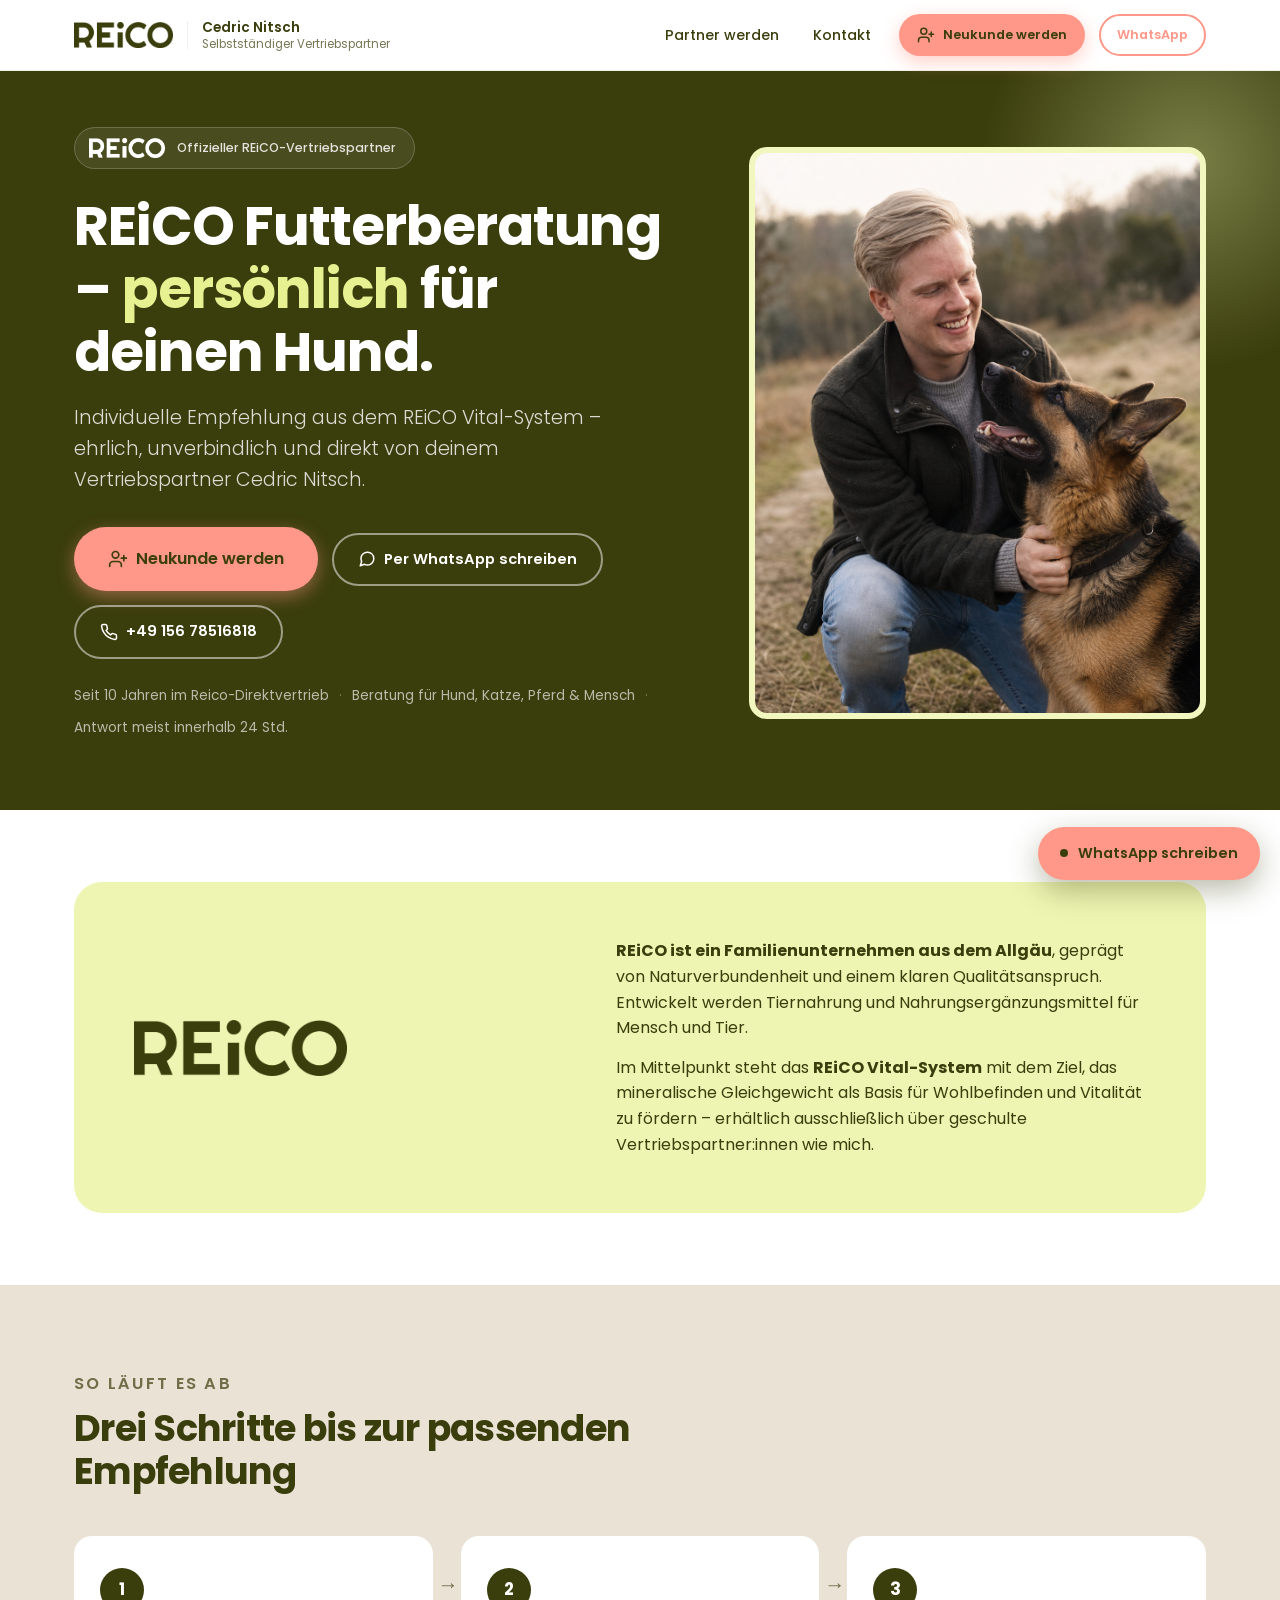
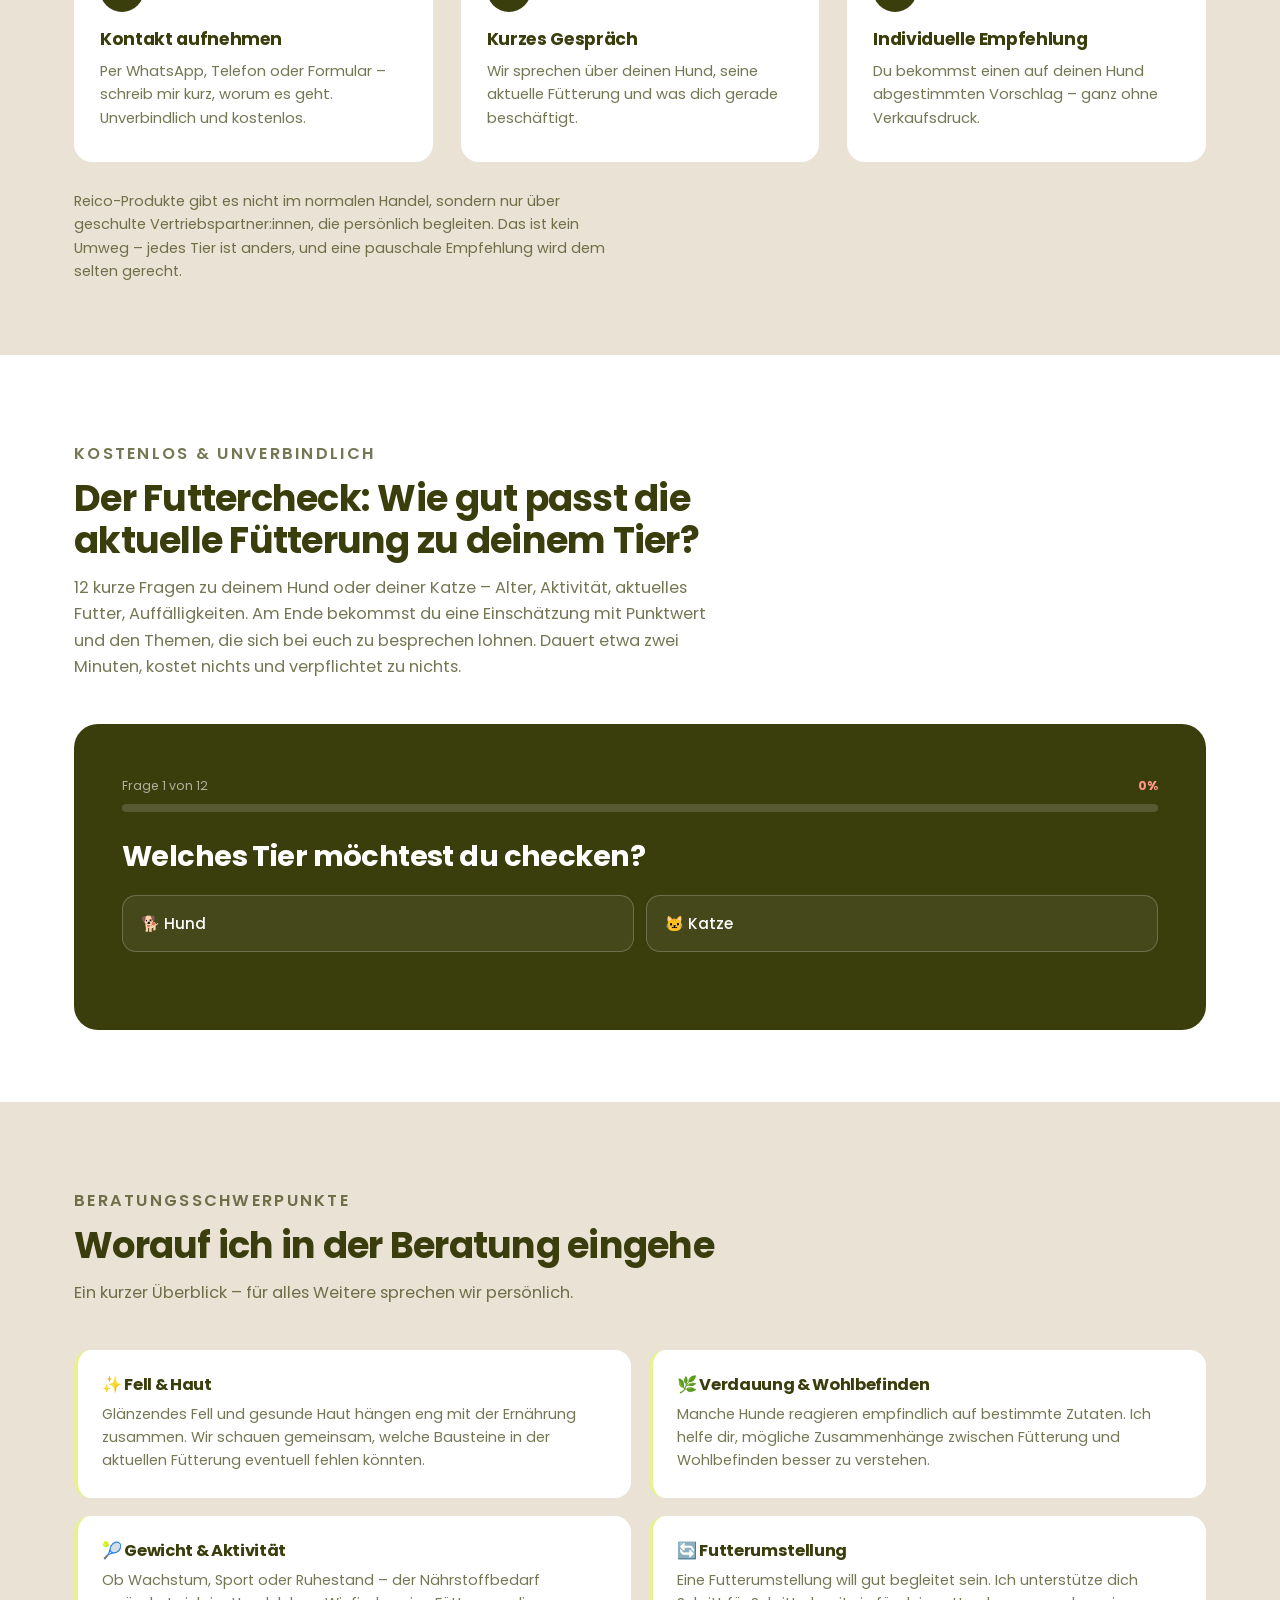
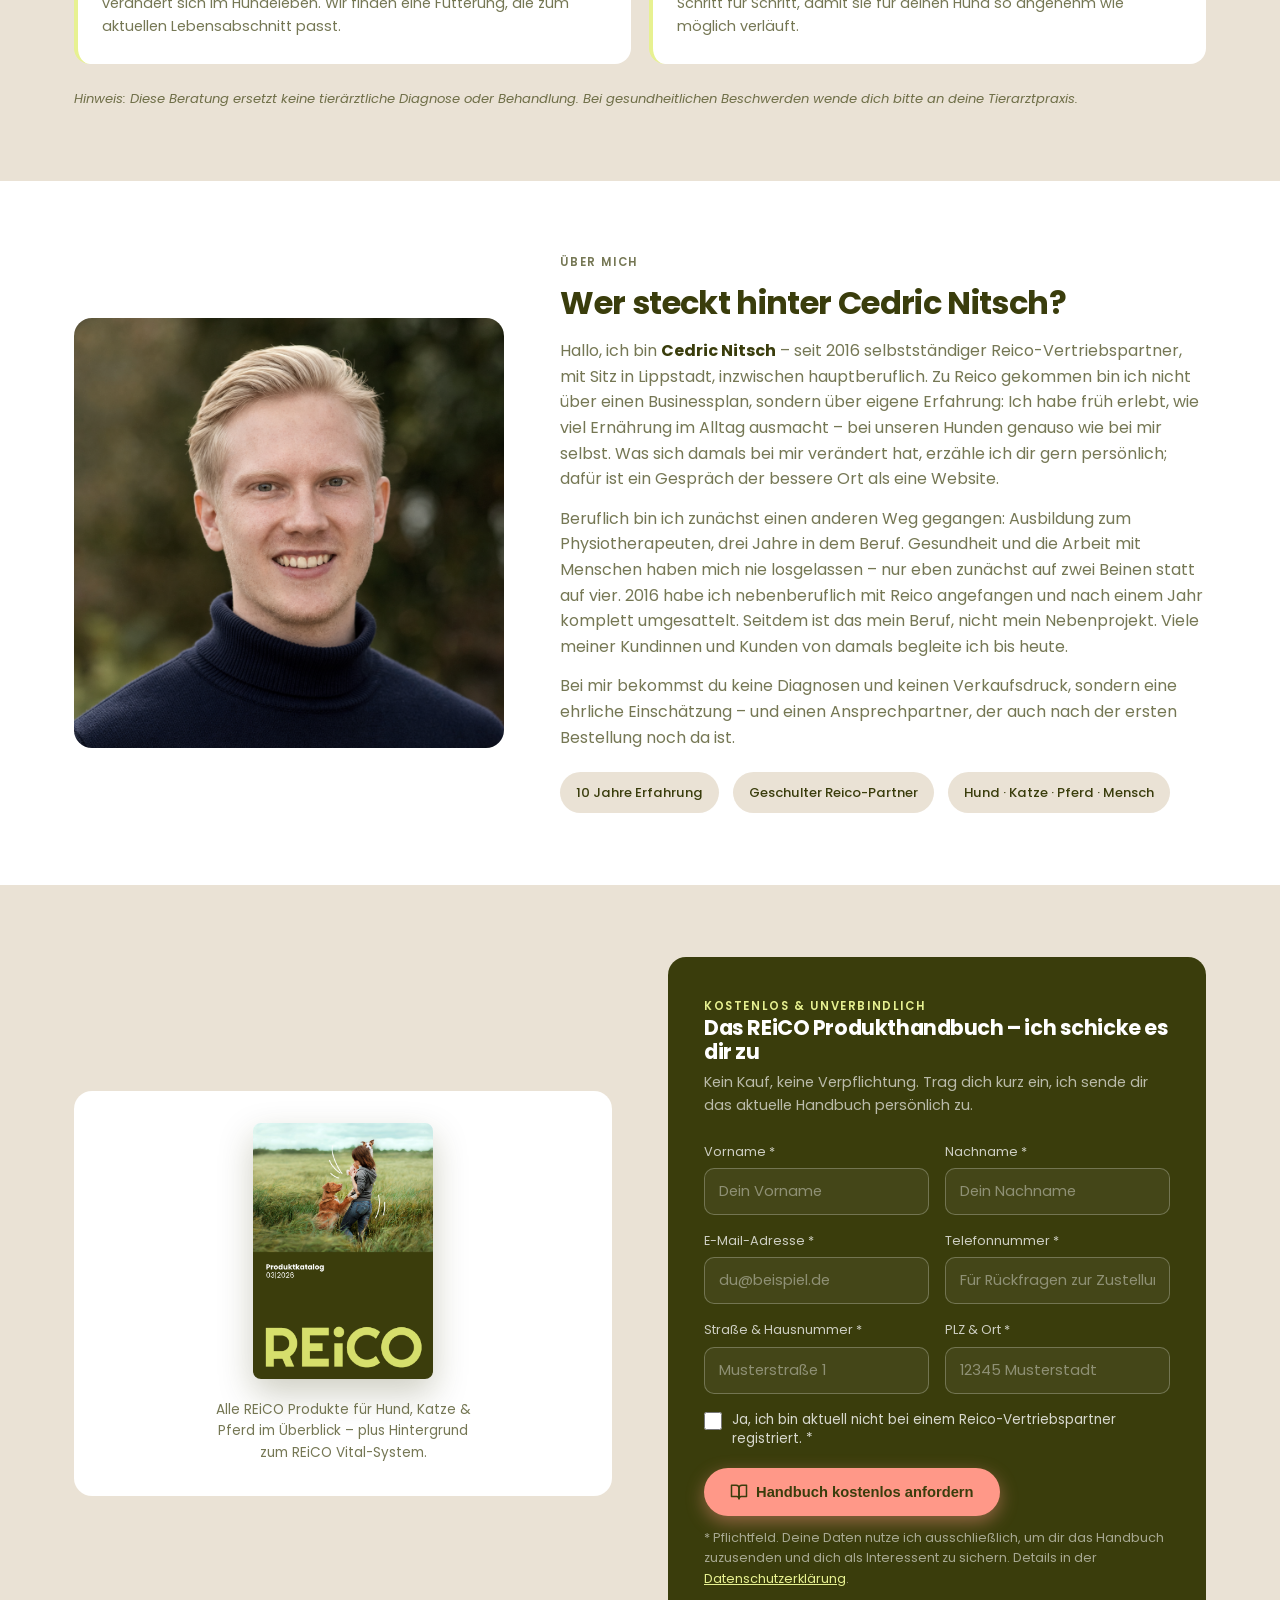
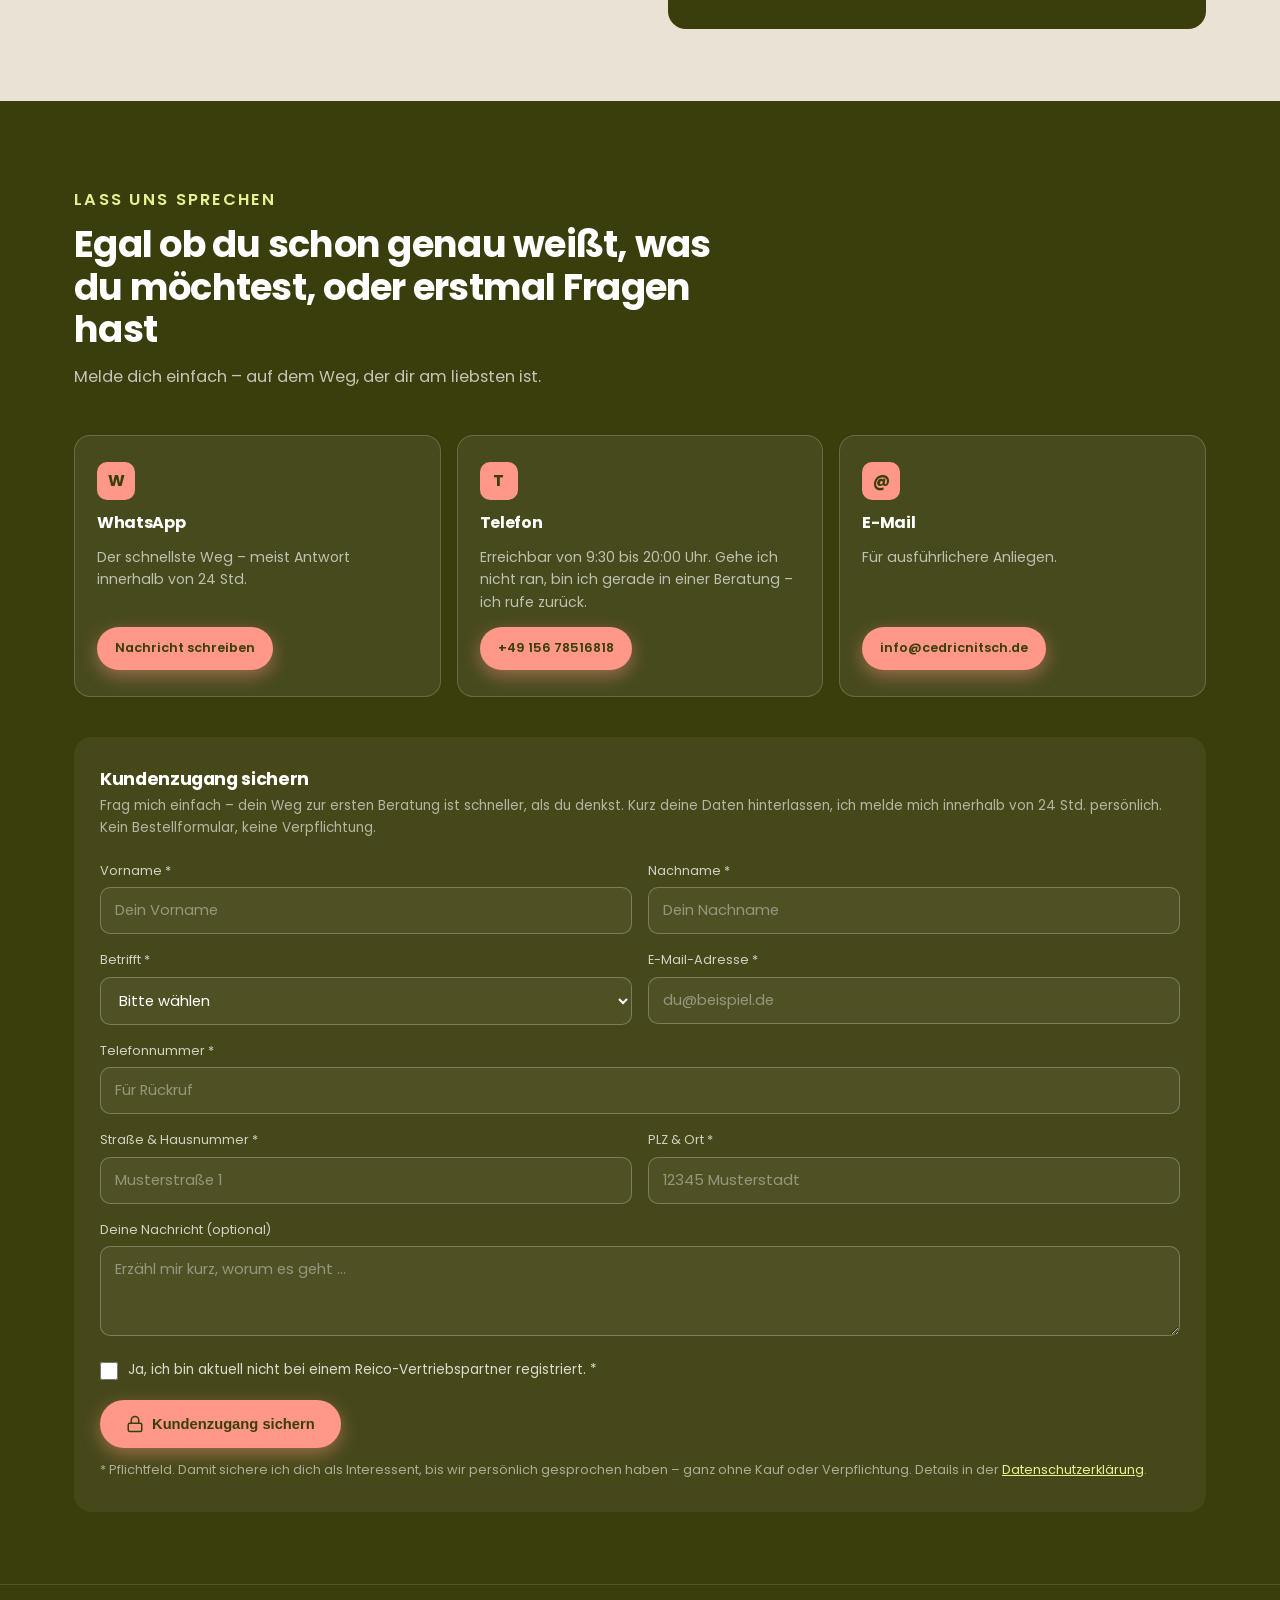
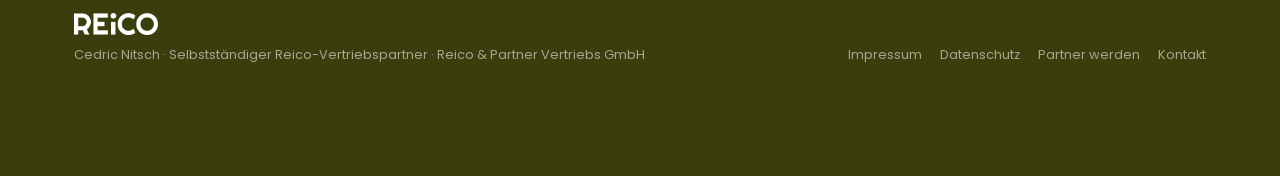
==== commit e75bd4e1: "update neukundenbutton" ====
--- a/index.html
+++ b/index.html
@@ -96,10 +96,12 @@
     </button>
 
     <nav class="main-nav" id="mainNav">
-      <a href="#kontakt" class="nav-link">Kunde werden</a>
       <a href="partner.html" class="nav-link">Partner werden</a>
       <a href="#kontakt" class="nav-link">Kontakt</a>
-      <a href="https://wa.me/4915678516818?text=Hallo%20Cedric%2C%20ich%20habe%20eine%20Frage%20zur%20Reico-F%C3%BCtterung%20meines%20Hundes." target="_blank" rel="noopener" class="btn btn-primary btn-small nav-cta">WhatsApp</a>
+      <!-- Haupt-CTA im Menue. Ersetzt den frueheren Textlink "Kunde werden",
+           der auf dasselbe Ziel (#kontakt) zeigte wie "Kontakt" daneben. -->
+      <a href="#kontakt" class="btn btn-primary btn-small nav-cta"><svg class="btn-icon" viewBox="0 0 24 24" fill="none" stroke="currentColor" stroke-width="2" stroke-linecap="round" stroke-linejoin="round"><path d="M16 21v-2a4 4 0 0 0-4-4H6a4 4 0 0 0-4 4v2"></path><circle cx="9" cy="7" r="4"></circle><line x1="19" y1="8" x2="19" y2="14"></line><line x1="22" y1="11" x2="16" y2="11"></line></svg> Neukunde werden</a>
+      <a href="https://wa.me/4915678516818?text=Hallo%20Cedric%2C%20ich%20habe%20eine%20Frage%20zur%20Reico-F%C3%BCtterung%20meines%20Hundes." target="_blank" rel="noopener" class="btn btn-outline btn-small nav-cta">WhatsApp</a>
     </nav>
   </div>
 </header>
@@ -117,8 +119,13 @@
         Individuelle Empfehlung aus dem REiCO Vital-System – ehrlich, unverbindlich
         und direkt von deinem Vertriebspartner Cedric Nitsch.
       </p>
+      <!-- Reihenfolge = Wichtigkeit: "Neukunde werden" ist der Hauptweg fuer
+           genau die Zielgruppe dieser Seite (kennt Reico schon, sucht einen
+           Vertriebspartner). WhatsApp und Telefon bleiben als niedrigschwellige
+           Alternativen sichtbar, treten aber optisch zurueck. -->
       <div class="hero-ctas">
-        <a href="https://wa.me/4915678516818?text=Hallo%20Cedric%2C%20ich%20habe%20eine%20Frage%20zur%20Reico-F%C3%BCtterung%20meines%20Hundes." target="_blank" rel="noopener" class="btn btn-primary"><svg class="btn-icon" viewBox="0 0 24 24" fill="none" stroke="currentColor" stroke-width="2" stroke-linecap="round" stroke-linejoin="round"><path d="M21 11.5a8.38 8.38 0 0 1-.9 3.8 8.5 8.5 0 0 1-7.6 4.7 8.38 8.38 0 0 1-3.8-.9L3 21l1.9-5.7a8.38 8.38 0 0 1-.9-3.8 8.5 8.5 0 0 1 4.7-7.6 8.38 8.38 0 0 1 3.8-.9h.5a8.48 8.48 0 0 1 8 8v.5z"></path></svg> Jetzt per WhatsApp schreiben</a>
+        <a href="#kontakt" class="btn btn-primary btn-lg btn-puls"><svg class="btn-icon" viewBox="0 0 24 24" fill="none" stroke="currentColor" stroke-width="2" stroke-linecap="round" stroke-linejoin="round"><path d="M16 21v-2a4 4 0 0 0-4-4H6a4 4 0 0 0-4 4v2"></path><circle cx="9" cy="7" r="4"></circle><line x1="19" y1="8" x2="19" y2="14"></line><line x1="22" y1="11" x2="16" y2="11"></line></svg> Neukunde werden</a>
+        <a href="https://wa.me/4915678516818?text=Hallo%20Cedric%2C%20ich%20habe%20eine%20Frage%20zur%20Reico-F%C3%BCtterung%20meines%20Hundes." target="_blank" rel="noopener" class="btn btn-outline"><svg class="btn-icon" viewBox="0 0 24 24" fill="none" stroke="currentColor" stroke-width="2" stroke-linecap="round" stroke-linejoin="round"><path d="M21 11.5a8.38 8.38 0 0 1-.9 3.8 8.5 8.5 0 0 1-7.6 4.7 8.38 8.38 0 0 1-3.8-.9L3 21l1.9-5.7a8.38 8.38 0 0 1-.9-3.8 8.5 8.5 0 0 1 4.7-7.6 8.38 8.38 0 0 1 3.8-.9h.5a8.48 8.48 0 0 1 8 8v.5z"></path></svg> Per WhatsApp schreiben</a>
         <a href="tel:+4915678516818" class="btn btn-outline"><svg class="btn-icon" viewBox="0 0 24 24" fill="none" stroke="currentColor" stroke-width="2" stroke-linecap="round" stroke-linejoin="round"><path d="M22 16.92v3a2 2 0 0 1-2.18 2 19.79 19.79 0 0 1-8.63-3.07 19.5 19.5 0 0 1-6-6 19.79 19.79 0 0 1-3.07-8.67A2 2 0 0 1 4.11 2h3a2 2 0 0 1 2 1.72 12.84 12.84 0 0 0 .7 2.81 2 2 0 0 1-.45 2.11L8.09 9.91a16 16 0 0 0 6 6l1.27-1.27a2 2 0 0 1 2.11-.45 12.84 12.84 0 0 0 2.81.7A2 2 0 0 1 22 16.92z"></path></svg> +49 156 78516818</a>
       </div>
       <div class="trustline">
@@ -459,7 +466,7 @@
    target="_blank" rel="noopener" class="sticky-wa" id="stickyWa">
   <span class="wa-dot"></span>
   <span class="wa-label-full">WhatsApp schreiben</span>
-  <span class="wa-label-short" style="display:none;">WhatsApp</span>
+  <span class="wa-label-short">WhatsApp</span>
 </a>
 
 <script src="assets/js/nav.js" defer></script>
--- a/assets/css/style.css
+++ b/assets/css/style.css
@@ -111,6 +111,25 @@
   .btn-outline:hover{ background: var(--kristall); color: var(--alge); }
   .btn-small{ padding: 9px 16px; font-size:0.8rem; }
 
+  /* Haupt-CTA: bewusst groesser als ein normaler Button, damit in der
+     Hero-Sektion eindeutig ist, was der erste Schritt sein soll. */
+  .btn-lg{ padding:17px 32px; font-size:1.02rem; }
+  .btn-lg .btn-icon{ width:20px; height:20px; }
+
+  /* Dezenter, langsamer Puls auf dem Schein des Buttons - zieht den Blick,
+     ohne zu zappeln. Beim Hovern haelt er an, damit der normale
+     Hover-Effekt sichtbar bleibt. Wer im Betriebssystem "Bewegung
+     reduzieren" eingestellt hat, bekommt gar keine Animation. */
+  @keyframes cta-puls{
+    0%, 100%{ box-shadow: 0 6px 18px rgba(255,152,136,0.45); }
+    50%     { box-shadow: 0 10px 30px rgba(255,152,136,0.85); }
+  }
+  .btn-puls{ animation: cta-puls 2.8s ease-in-out infinite; }
+  .btn-puls:hover{ animation:none; }
+  @media (prefers-reduced-motion: reduce){
+    .btn-puls{ animation:none; }
+  }
+
 
   /* ---------- HERO ---------- */
   .hero{
@@ -169,6 +188,10 @@
   .hero-ctas{
     display:flex;
     flex-wrap:wrap;
+    /* Ohne align-items werden alle Buttons auf die Hoehe des groessten
+       gestreckt - der Haupt-CTA waere dann nicht mehr sichtbar groesser
+       als die Nebenwege. */
+    align-items:center;
     gap:14px;
     margin-bottom:26px;
   }
@@ -513,8 +536,15 @@
   @keyframes pulse{
     0%{ opacity:1; } 50%{ opacity:0.3; } 100%{ opacity:1; }
   }
+  /* Zwei Beschriftungen, je nach Platz: bis 480px die Kurzform.
+     Vorher stand am kurzen Label ein "style=display:none" direkt im HTML -
+     das ueberstimmt jede CSS-Regel, dadurch war auf dem Handy gar kein Text
+     zu sehen, nur der pulsierende Punkt. Inline-Style ist raus, gesteuert
+     wird jetzt komplett hier. */
+  .sticky-wa span.wa-label-short{ display:none; }
   @media(max-width:480px){
     .sticky-wa span.wa-label-full{ display:none; }
+    .sticky-wa span.wa-label-short{ display:inline; }
   }
 
 
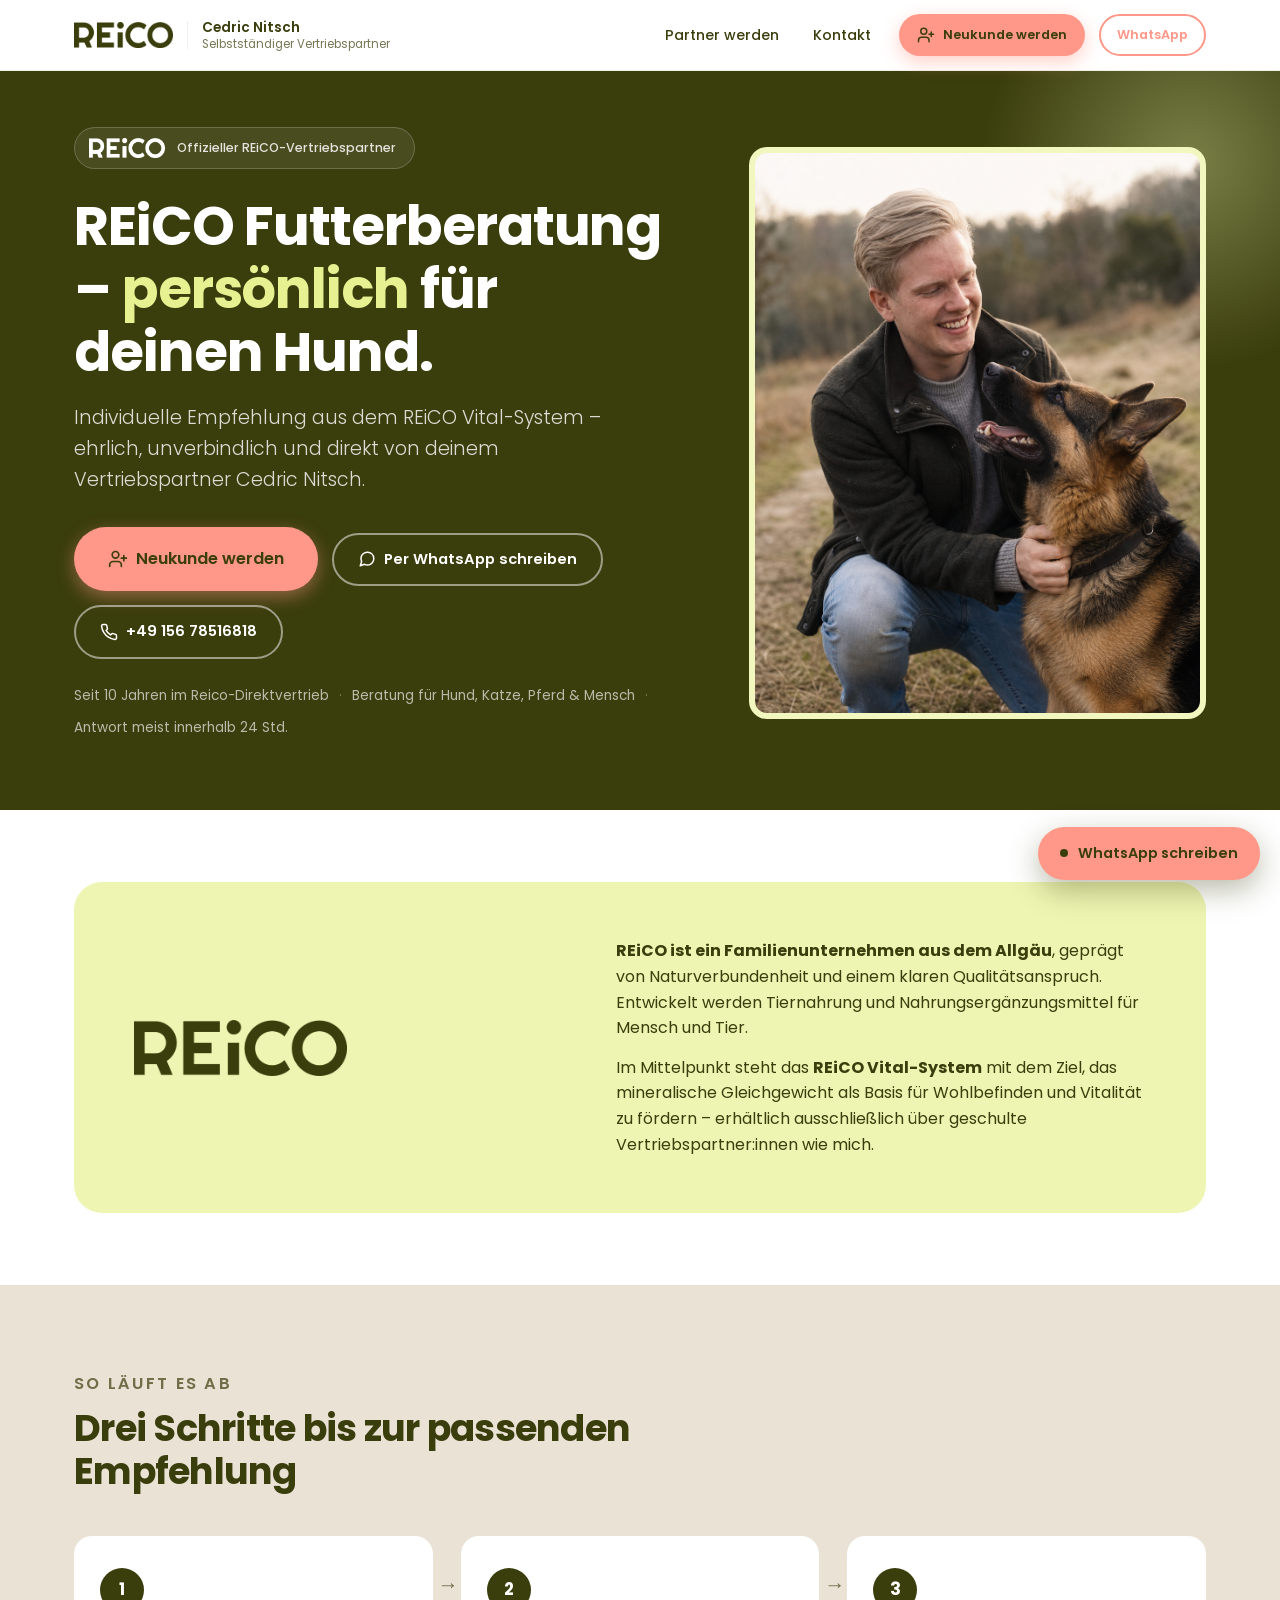
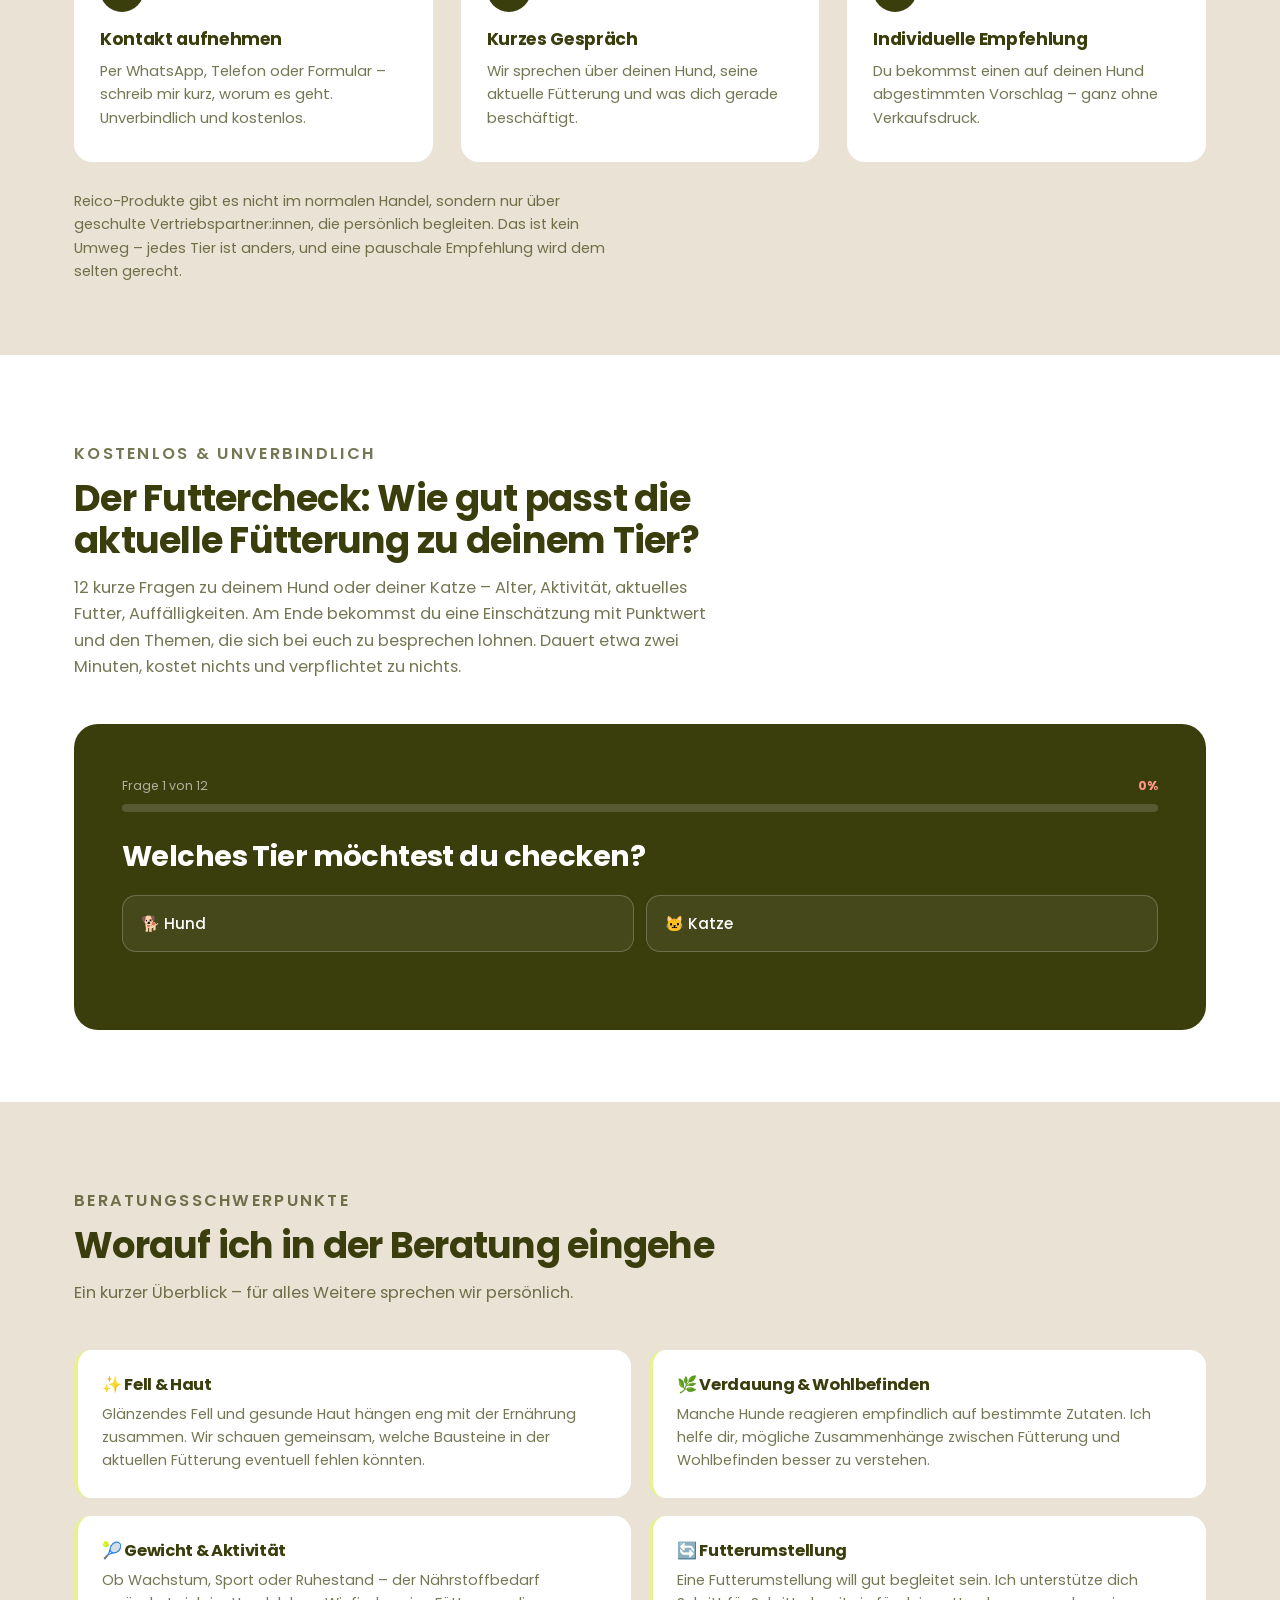
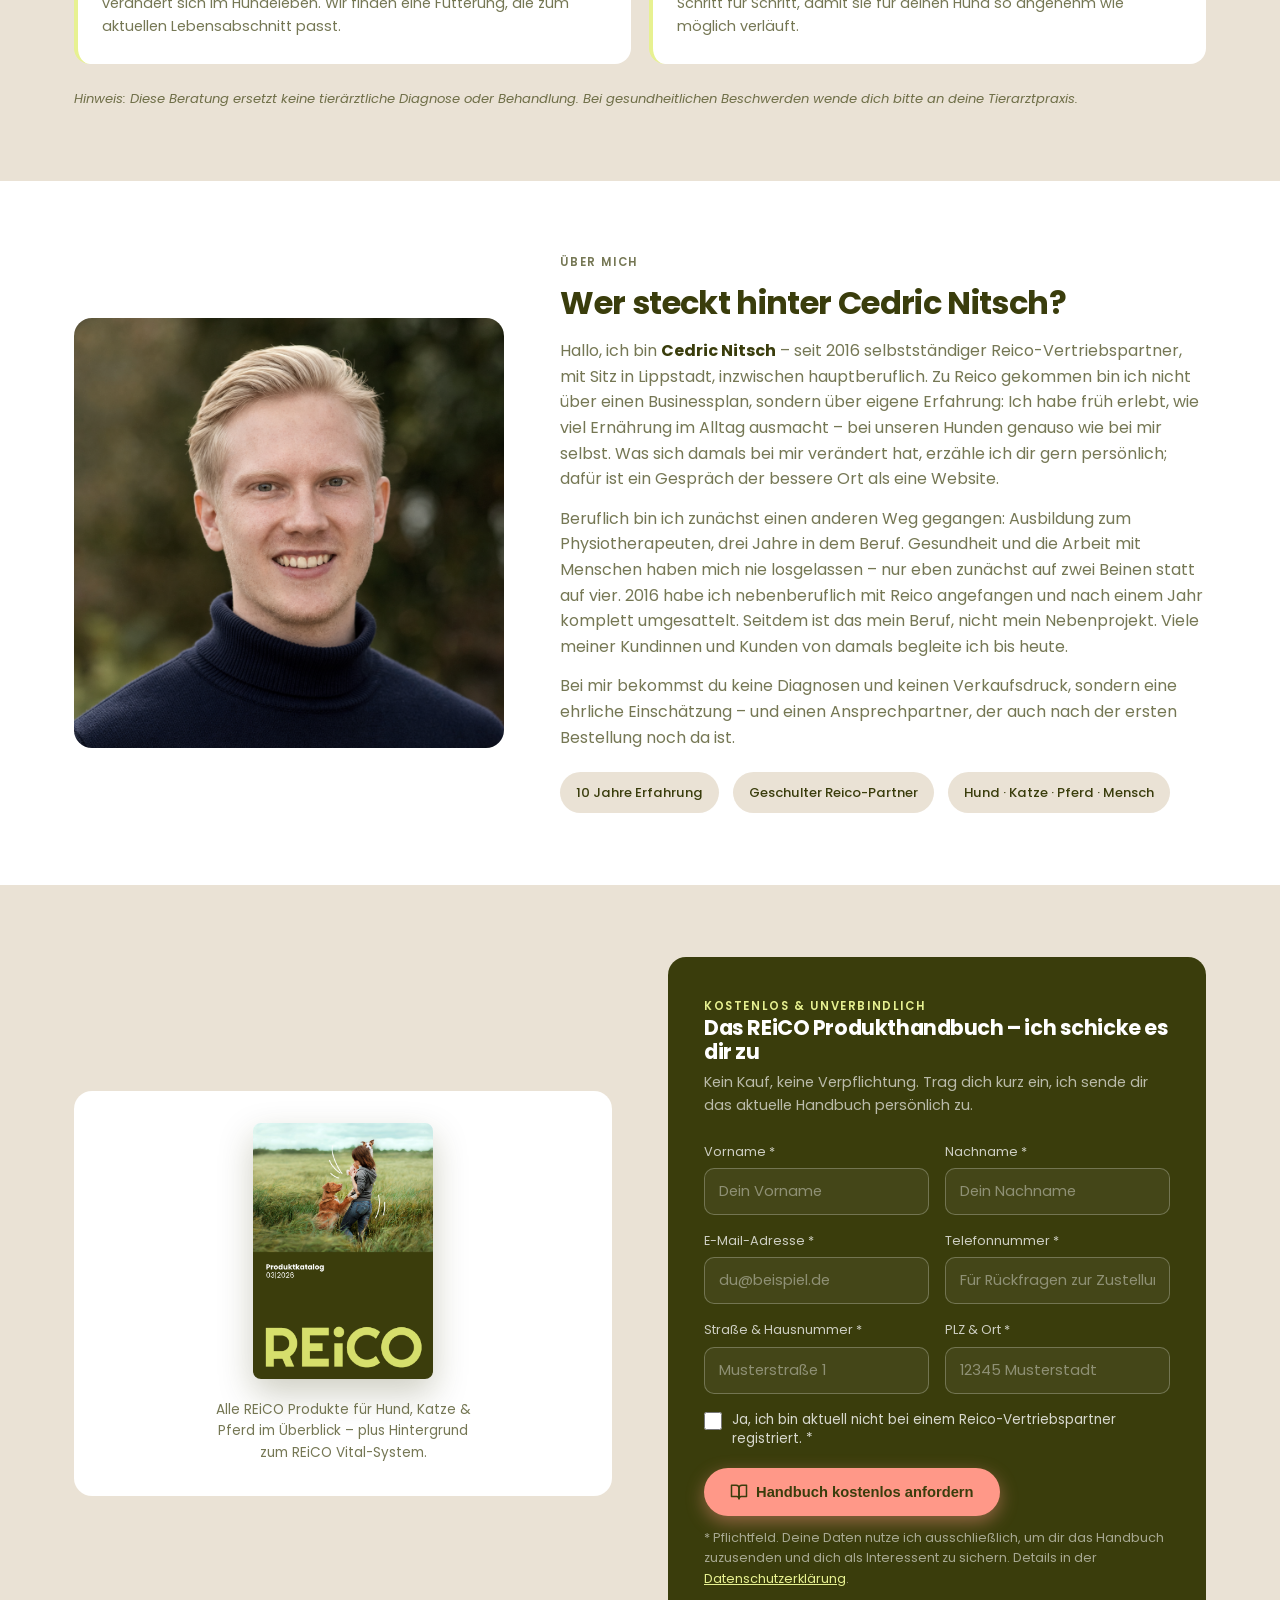
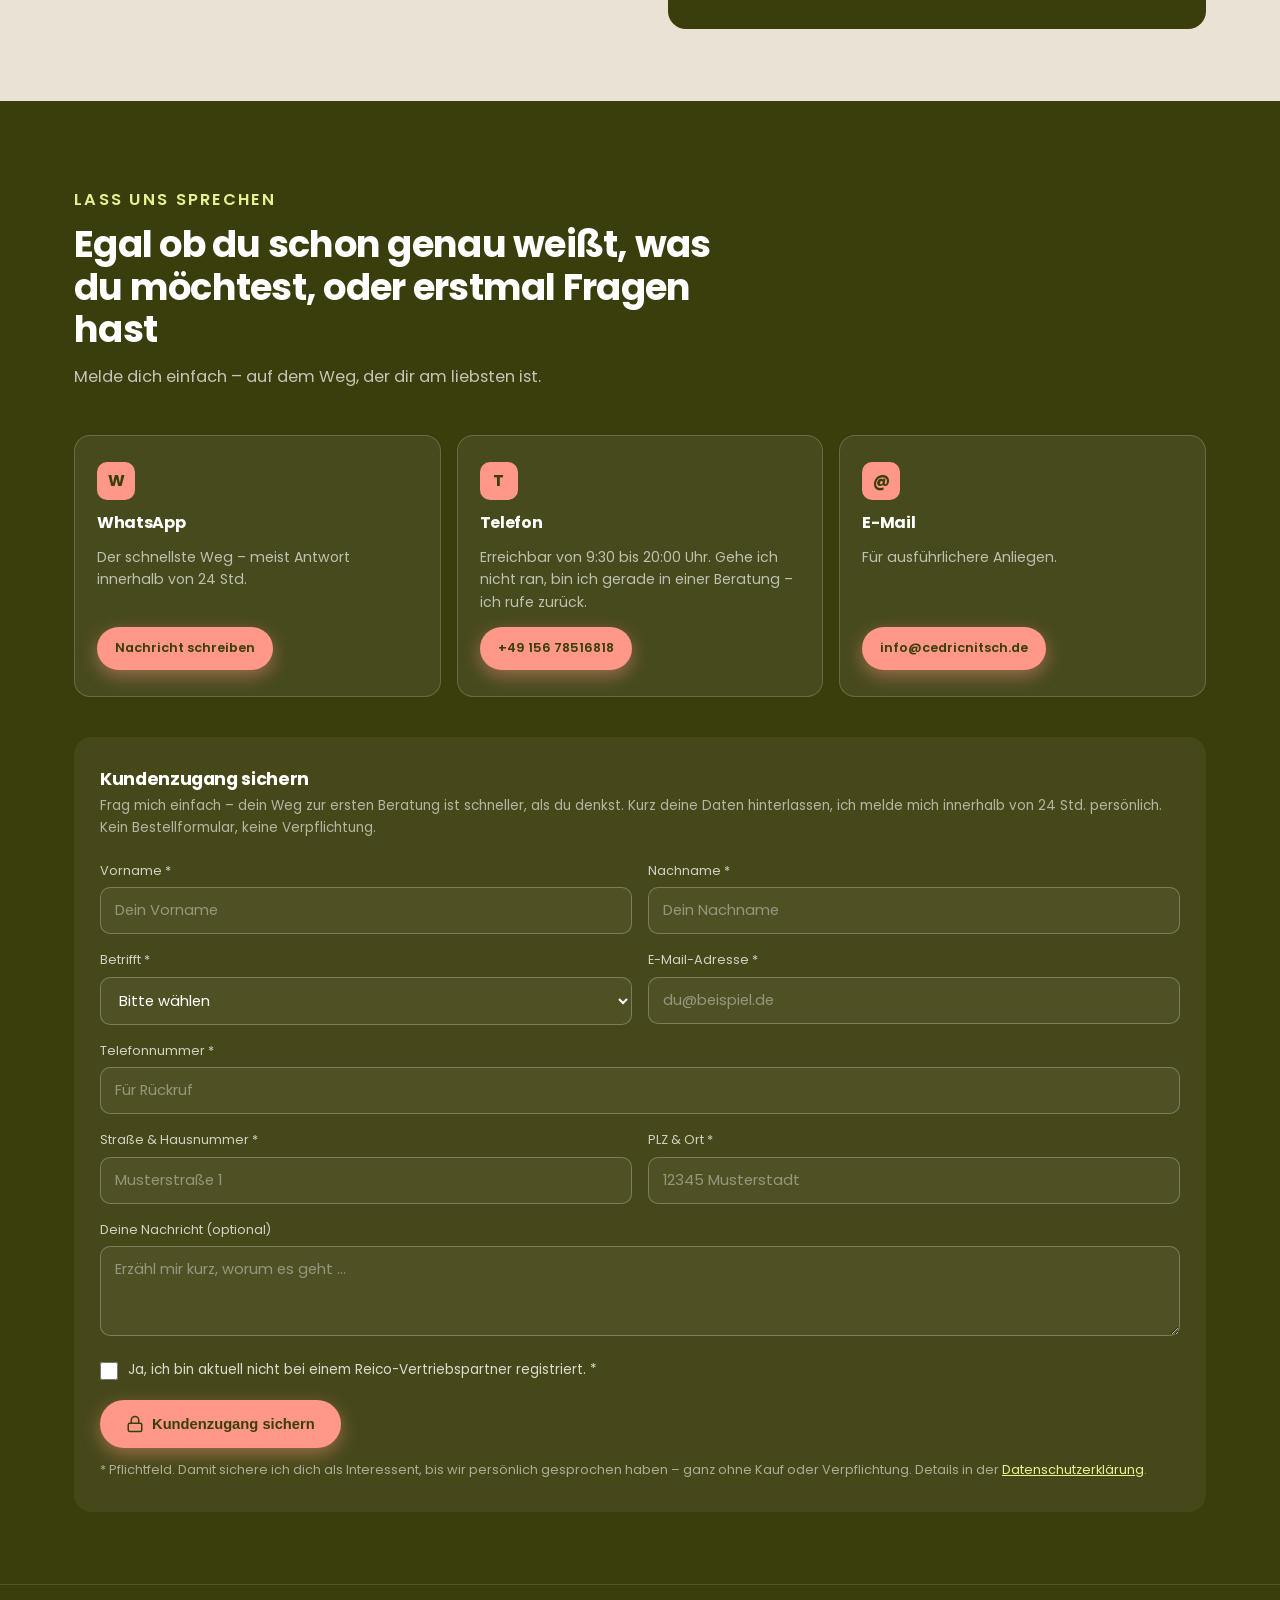
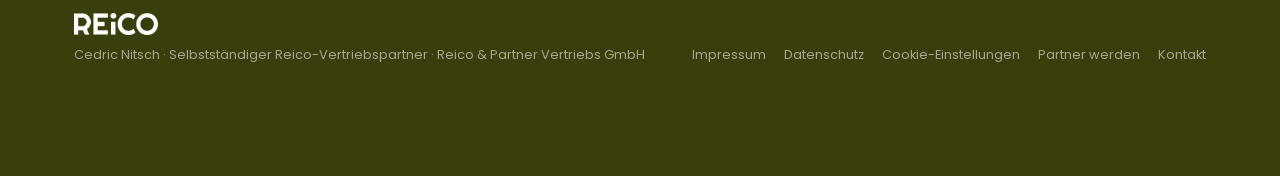
==== commit 951c24d6: "Datenschutzerklaerung an das Tracking anpassen Drei Aussagen waren nach dem Einbau von Cookiebot und" ====
--- a/index.html
+++ b/index.html
@@ -1,8 +1,40 @@
 <!DOCTYPE html>
 <html lang="de">
 <head>
+
 <meta charset="UTF-8">
 <meta name="viewport" content="width=device-width, initial-scale=1.0">
+
+    <!-- 1. Cookiebot - muss das erste Script im head sein, sonst kann es die
+         folgenden Skripte nicht steuern -->
+    <script id="Cookiebot" src="https://consent.cookiebot.com/uc.js" data-cbid="2bcd0408-1135-44f6-bfe4-588b4e80b0f3" data-blockingmode="auto" type="text/javascript"></script>
+
+    <!-- 2. Google Consent Mode v2 - alle vier Signale stehen bis zur
+         Einwilligung auf "denied" -->
+    <script data-cookieconsent="ignore">
+      window.dataLayer = window.dataLayer || [];
+      function gtag() { dataLayer.push(arguments); }
+      gtag("consent", "default", {
+        ad_personalization: "denied",
+        ad_storage: "denied",
+        ad_user_data: "denied",
+        analytics_storage: "denied",
+        functionality_storage: "denied",
+        personalization_storage: "denied",
+        security_storage: "granted",
+        wait_for_update: 500,
+      });
+      gtag("set", "ads_data_redaction", true);
+      gtag("set", "url_passthrough", false);
+    </script>
+
+    <!-- 3. Google Tag - laedt, haelt sich bis zur Einwilligung aber zurueck -->
+    <script async src="https://www.googletagmanager.com/gtag/js?id=AW-565697665" data-cookieconsent="ignore"></script>
+    <script data-cookieconsent="ignore">
+      gtag('js', new Date());
+      gtag('config', 'AW-565697665');
+    </script>
+
 <title>Reico Futterberatung für deinen Hund in Lippstadt | Cedric Nitsch</title>
 <meta name="description" content="Individuelle Reico-Futterberatung für deinen Hund in Lippstadt und Umgebung – persönlich, unverbindlich, direkt per WhatsApp. Selbstständiger Reico-Vertriebspartner Cedric Nitsch.">
 <link rel="canonical" href="https://cedricnitsch.de/">
@@ -38,37 +70,6 @@
 }
 </script>
 
-<!--
-  ============================================================
-  HINWEISE FÜR DICH VOR DEM ONLINE-STELLEN
-  ============================================================
-  1. Name & Telefon/WhatsApp sind bereits eingetragen (Cedric Nitsch,
-     +49 156 78516818). Noch offen in [eckigen Klammern]: E-Mail-Adresse,
-     Jahr des Starts als Vertriebspartner, Jahre Erfahrung, Fotos, eigene
-     Geschichte, Impressum/Datenschutz-Inhalte, Sprechzeiten.
-     WICHTIG: Diese Seite ist bewusst separat von cedricnitsch.de (deine
-     bestehende Seite zur Vertriebspartnergewinnung) – andere Zielgruppe
-     (Endkunden statt künftige Vertriebspartner), andere Domain, eigenes
-     Design. Nicht vermischen, sonst verwässert die Klarheit beider Seiten.
-  2. LOGO: Ersetze den Platzhalter-Wortmark-Text im Header/Footer durch
-     die offizielle REiCO-Logo-Datei (Alge- oder Weiß-Variante je nach
-     Hintergrund, siehe Partner Guideline). Schutzzone = Logobreite / 12
-     nicht unterschreiten. Keine Verzerrung, keine Farbänderung.
-  3. FARBEN: Ausschließlich REiCO-Markenfarben verwendet (Alge, Kalk,
-     Chlorophyll Hell/Dunkel, Sauerstoff-Weiß). Kristall-Rot ist laut
-     Richtlinie exklusiv für interaktive Elemente/Buttons reserviert –
-     bitte nicht für Flächen oder Fließtext zweckentfremden.
-  4. Diese Seite ist bewusst NICHT als Onlineshop gebaut: kein "Jetzt
-     bestellen", kein Warenkorb, keine Preisliste mit Kauffunktion.
-     Bitte nichts in diese Richtung ergänzen.
-  5. Domain darf laut Richtlinie NICHT "Reico" enthalten.
-  ============================================================
--->
-
-<!-- Favicon: das "R" aus dem REiCO-Logo auf dem Alge-Grundton der Seite.
-     Der vollstaendige Schriftzug funktioniert im Quadrat nicht (zu breit),
-     deshalb nur der Buchstabe - aus der Original-Logodatei geschnitten,
-     nicht nachgebaut. -->
 <link rel="icon" href="/favicon.ico" sizes="any">
 <link rel="icon" type="image/png" sizes="96x96" href="/img/favicon-96x96.png">
 <link rel="apple-touch-icon" sizes="180x180" href="/img/apple-touch-icon.png">
@@ -80,6 +81,7 @@
 <link href="https://fonts.googleapis.com/css2?family=Poppins:wght@300;400;500;600;700;800&display=swap" rel="stylesheet">
 
 <link rel="stylesheet" href="assets/css/style.css">
+
 </head>
 <body>
 
@@ -456,6 +458,7 @@
     <div class="footer-links">
       <a href="impressum.html">Impressum</a>
       <a href="datenschutz.html">Datenschutz</a>
+      <a href="#" onclick="if(window.Cookiebot){Cookiebot.renew();}return false;">Cookie-Einstellungen</a>
       <a href="partner.html">Partner werden</a>
       <a href="#kontakt">Kontakt</a>
     </div>
@@ -470,6 +473,7 @@
 </a>
 
 <script src="assets/js/nav.js" defer></script>
+<script src="assets/js/conversions.js" defer></script>
 <script src="assets/js/futtercheck.js" defer></script>
 
 
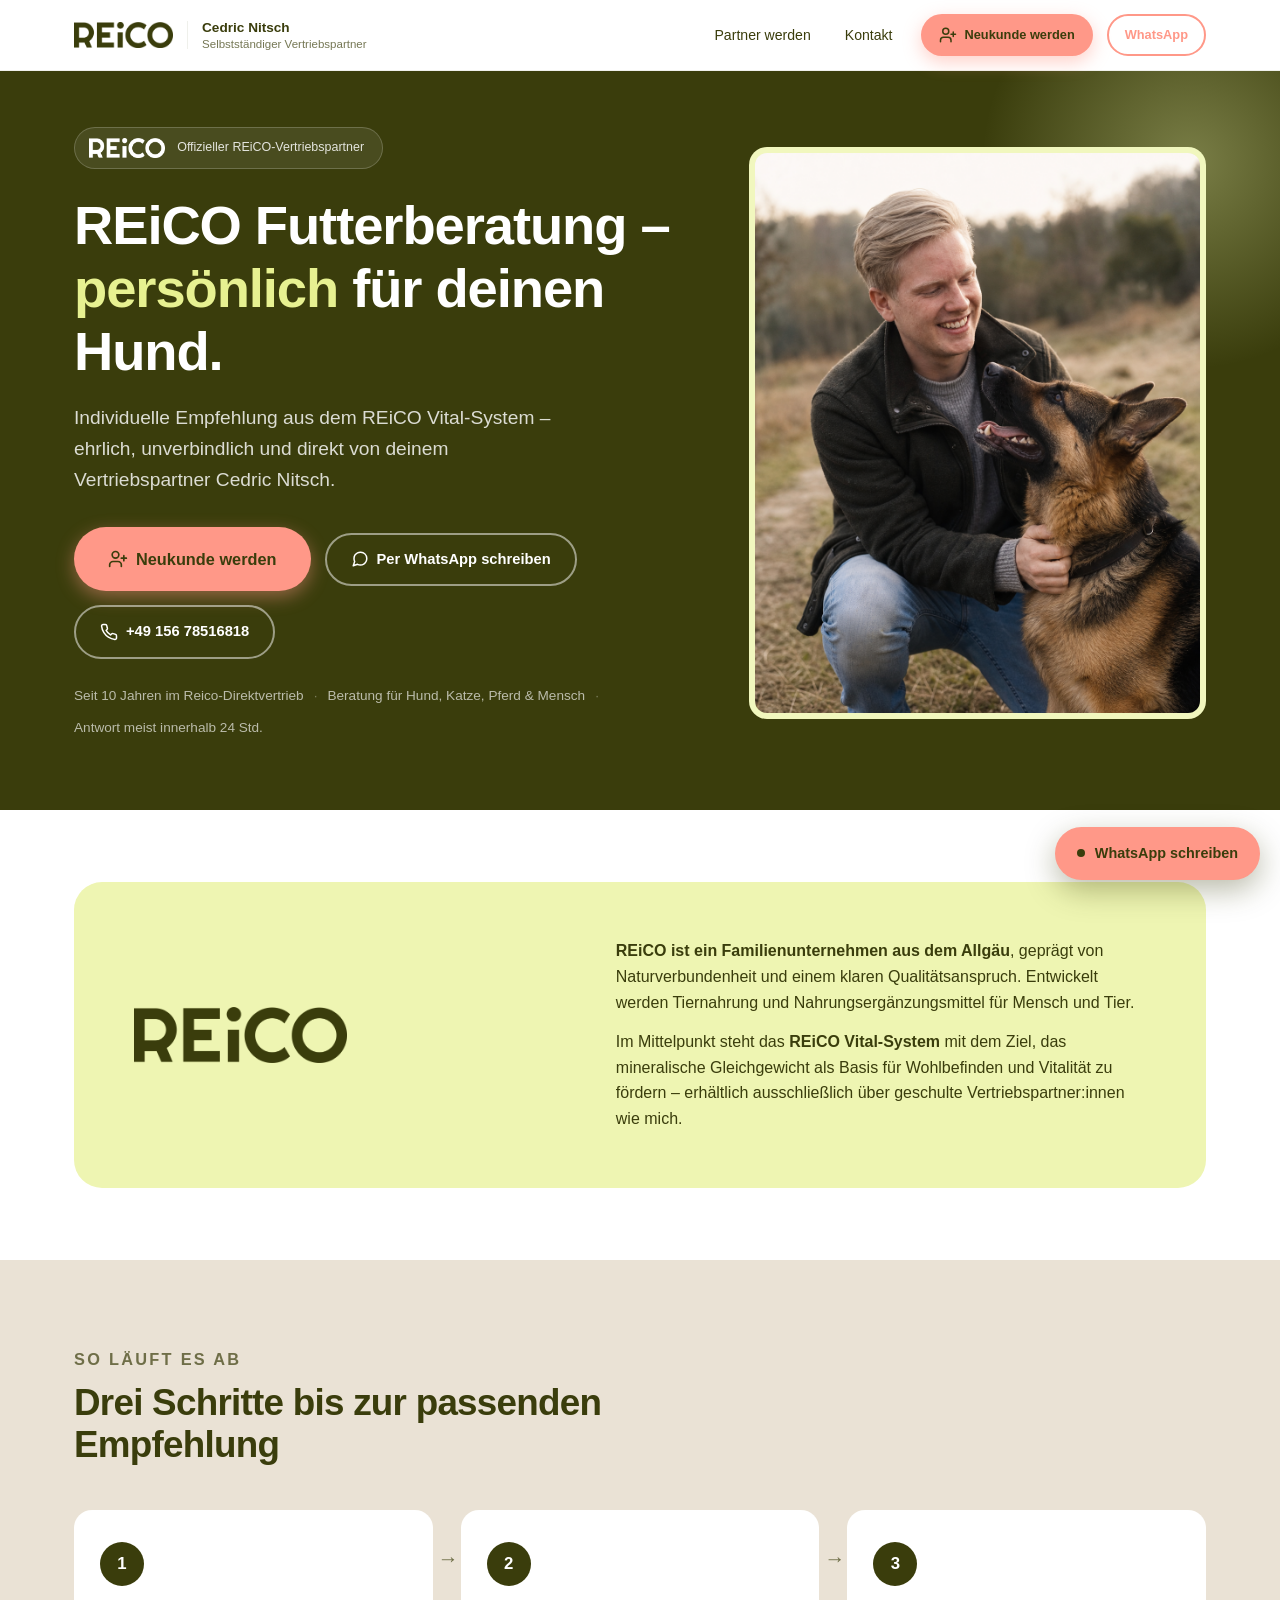
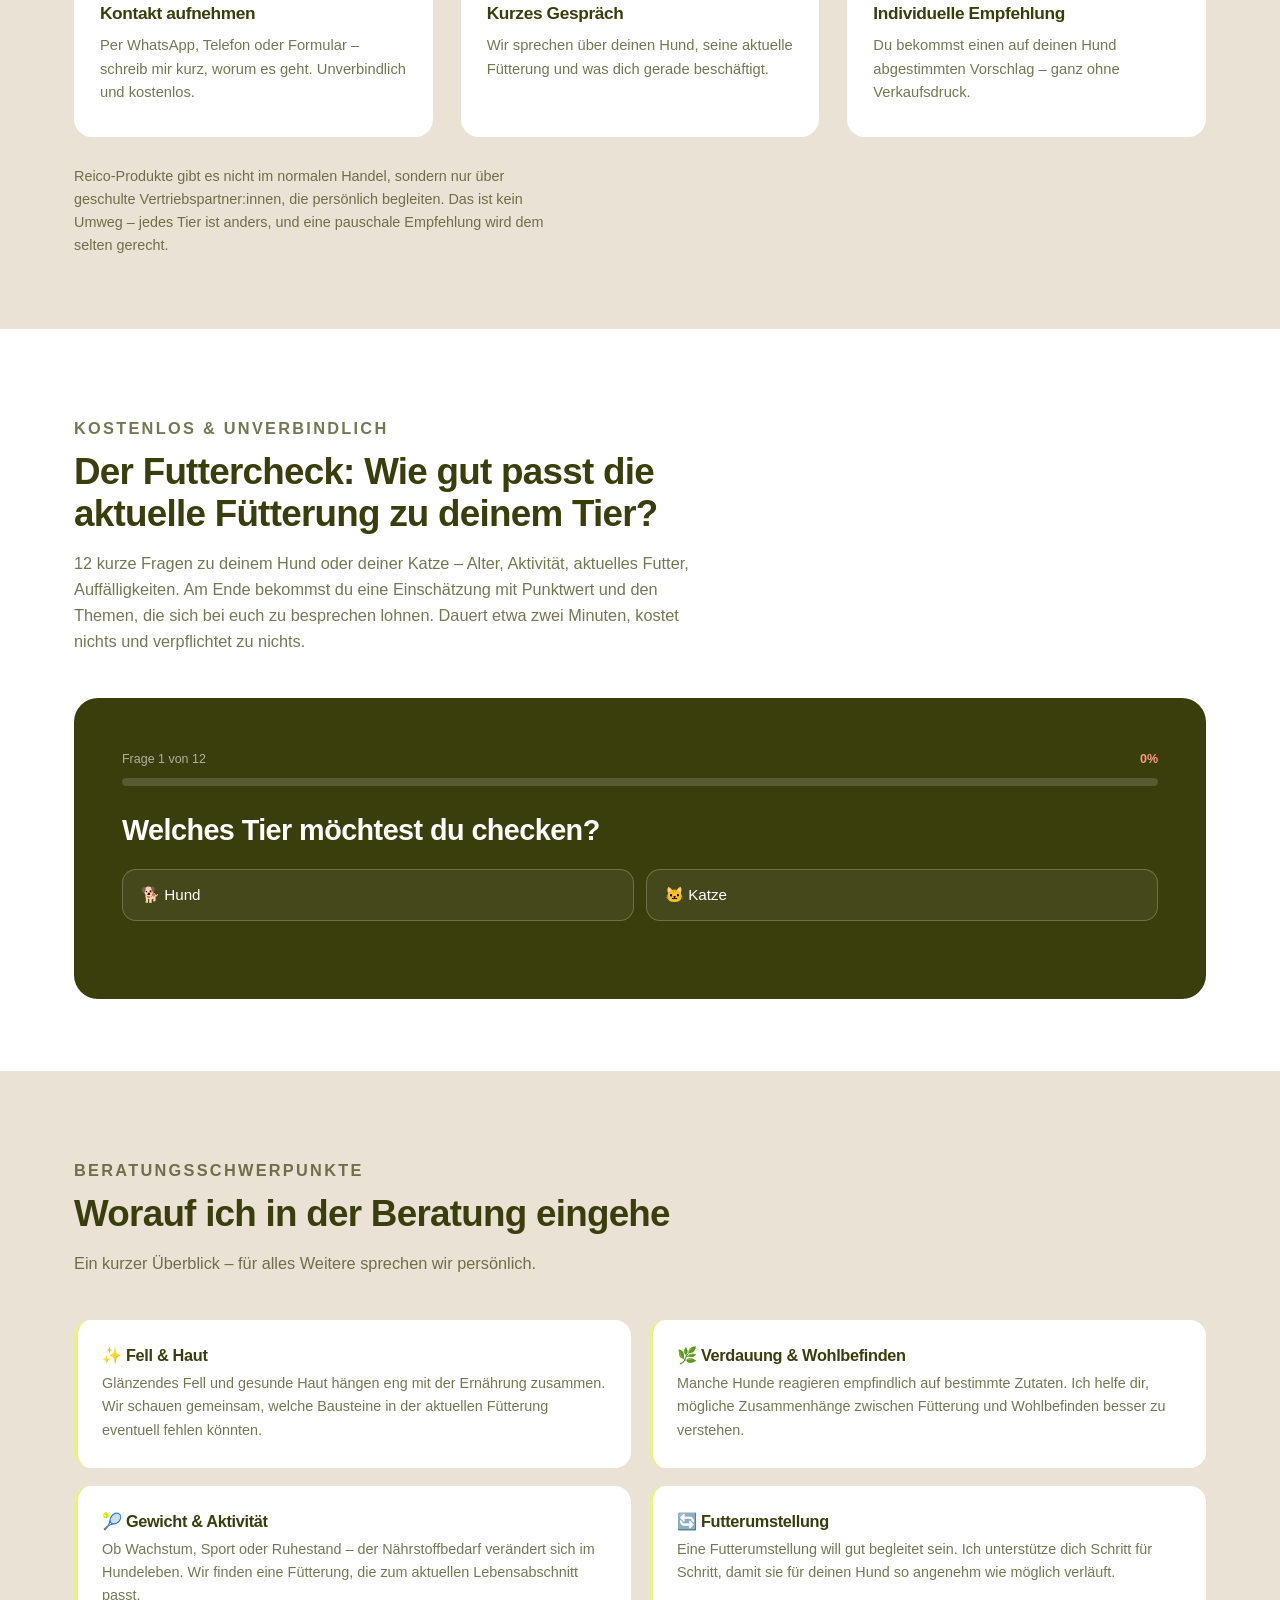
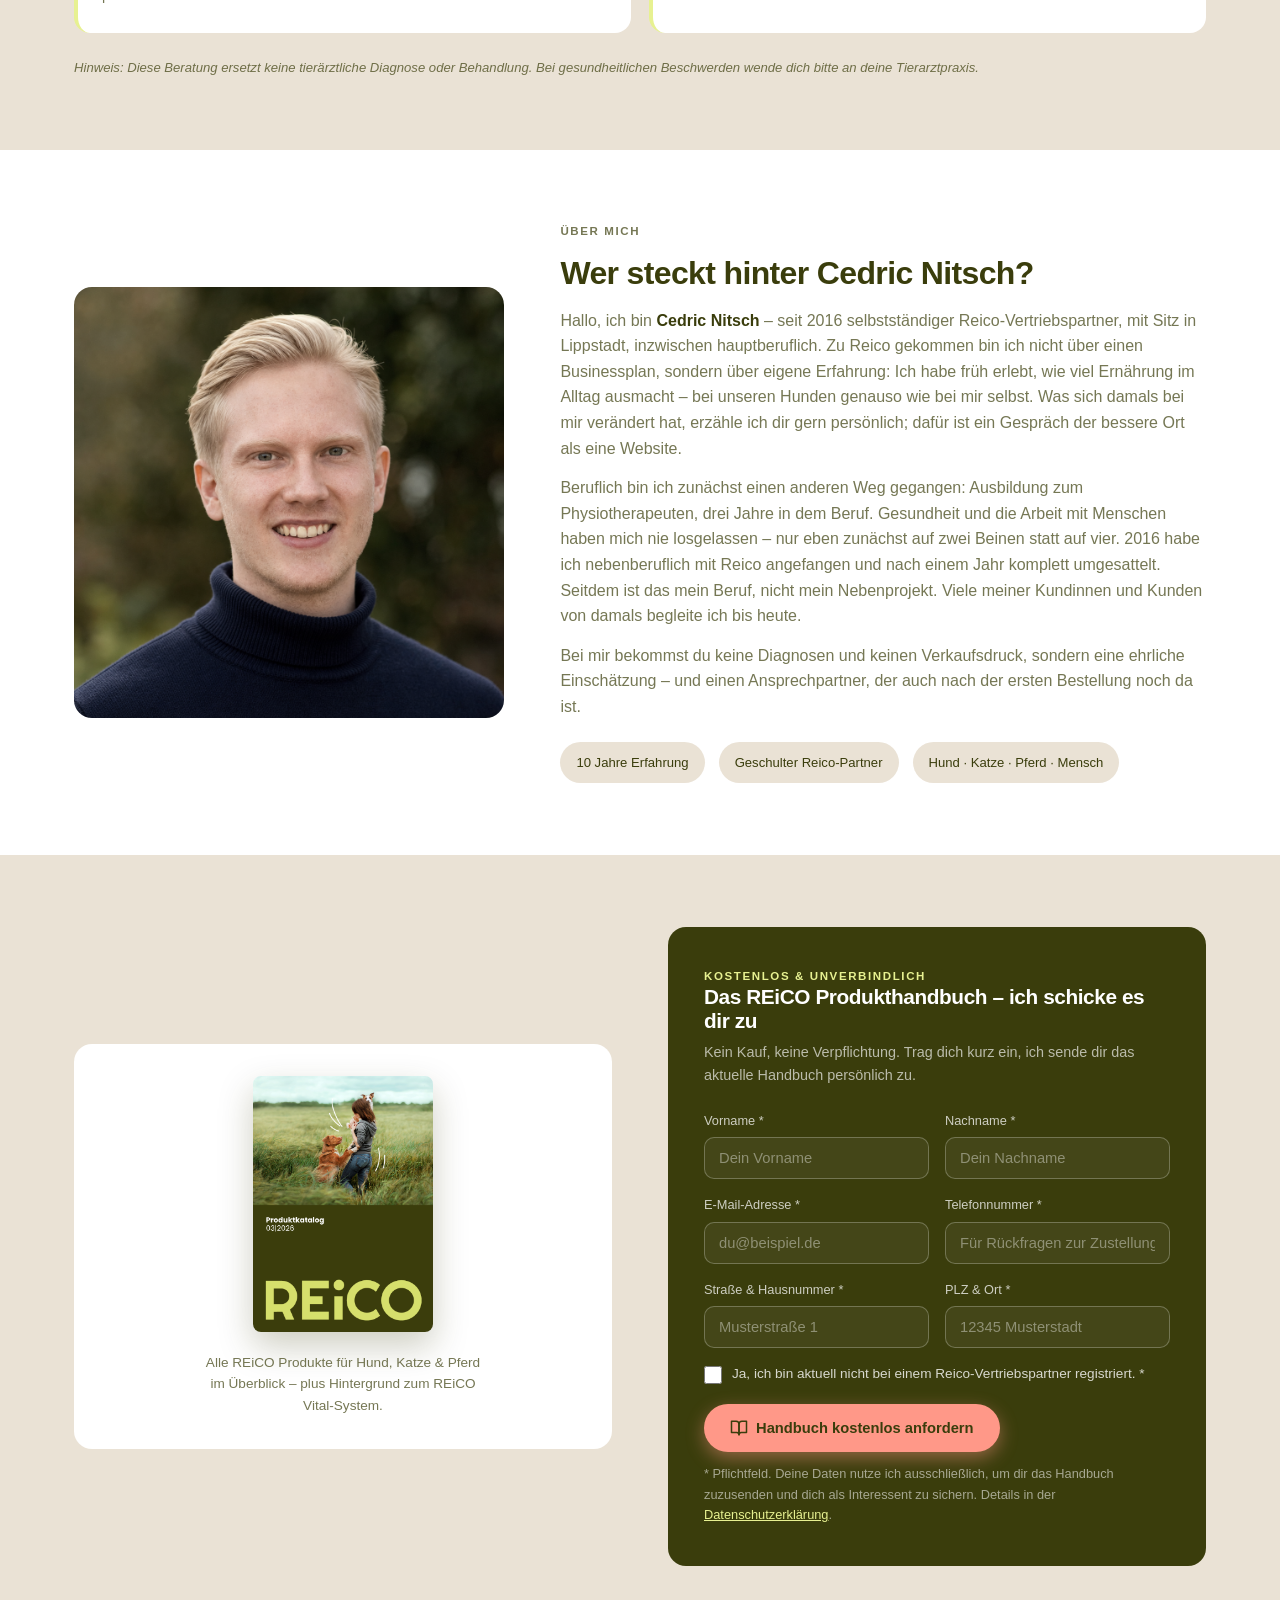
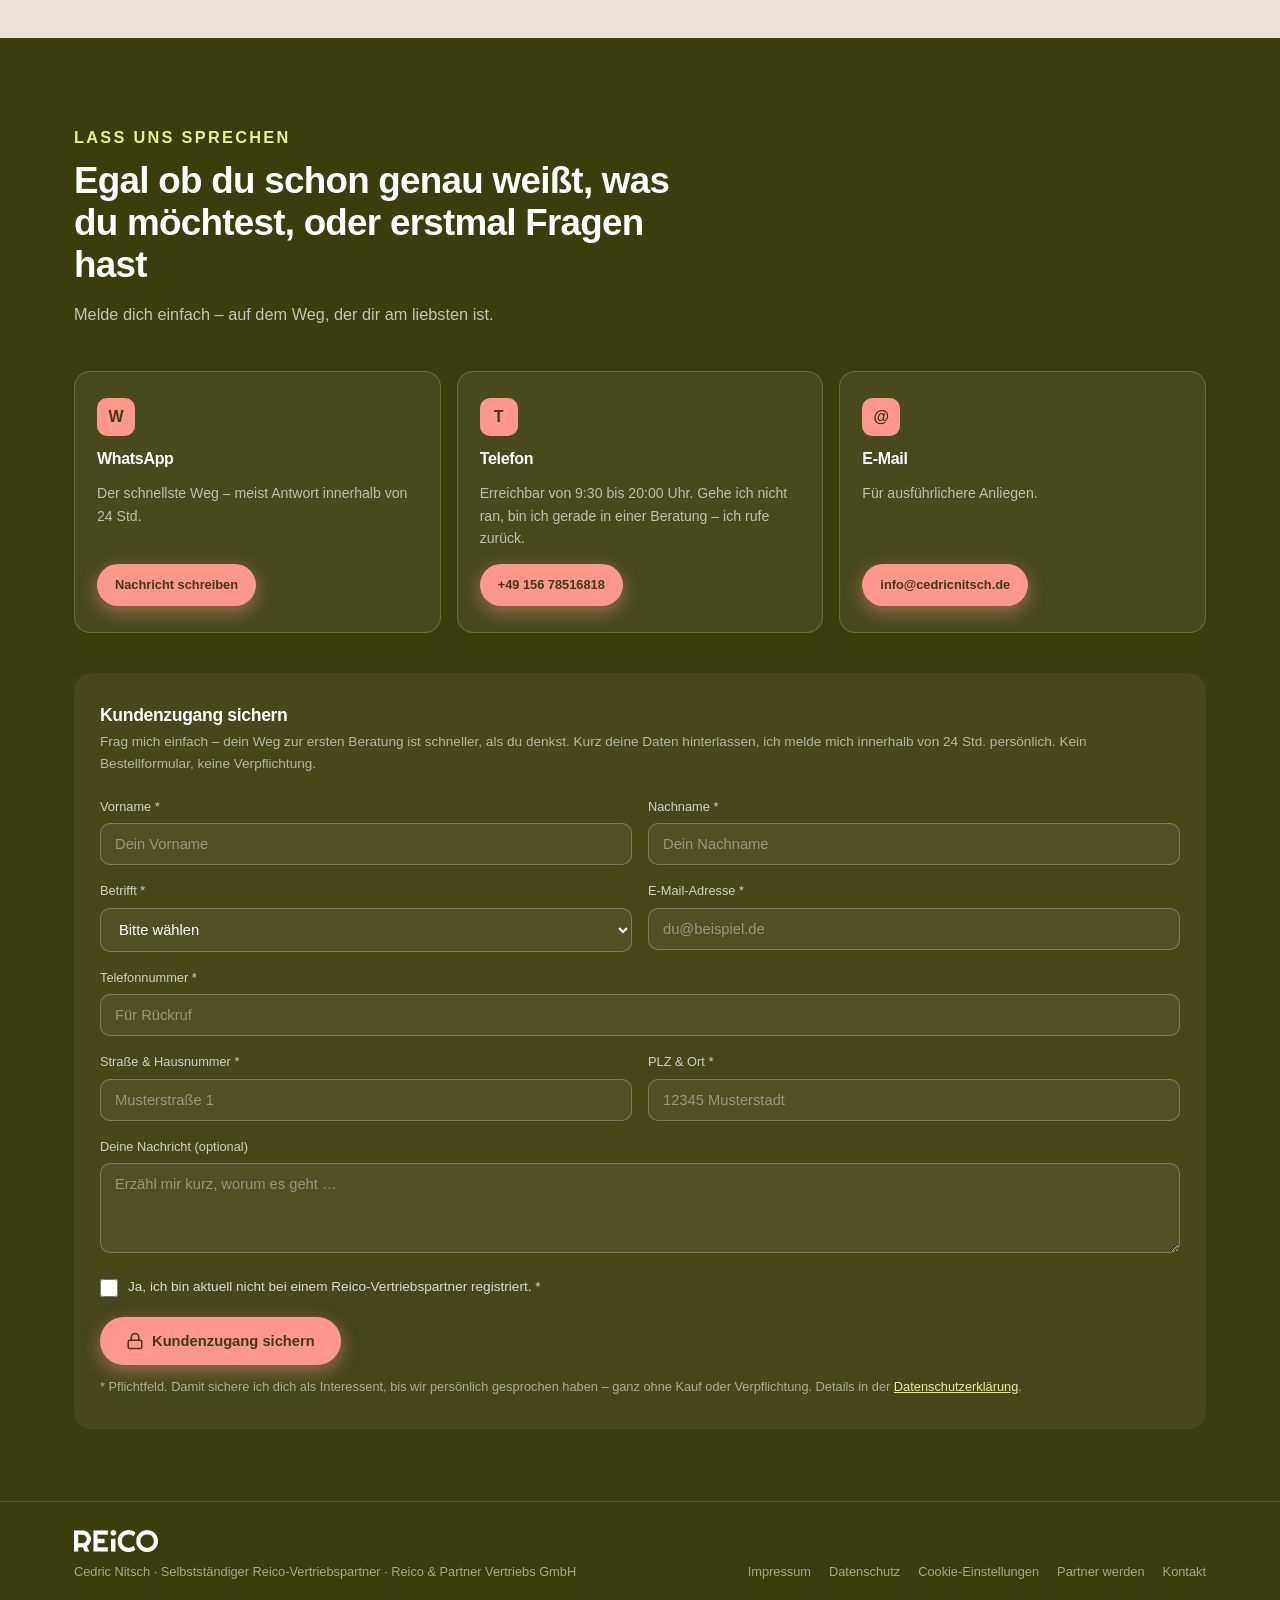
==== commit 81060d97: "Poppins lokal ausliefern statt von Google laden Die Schriften wurden bei jedem Seitenaufruf von font" ====
--- a/index.html
+++ b/index.html
@@ -76,9 +76,6 @@
 <link rel="manifest" href="/site.webmanifest">
 <meta name="theme-color" content="#3A3D0C">
 
-<link rel="preconnect" href="https://fonts.googleapis.com">
-<link rel="preconnect" href="https://fonts.gstatic.com" crossorigin>
-<link href="https://fonts.googleapis.com/css2?family=Poppins:wght@300;400;500;600;700;800&display=swap" rel="stylesheet">
 
 <link rel="stylesheet" href="assets/css/style.css">
 
--- a/assets/css/style.css
+++ b/assets/css/style.css
@@ -966,41 +966,22 @@
 }
 
 /* ============================================================
-   SELBSTGEHOSTETE SCHRIFT (DSGVO)
-   ------------------------------------------------------------
-   Aktuell wird Poppins von fonts.googleapis.com geladen. Dabei
-   wird die IP-Adresse der Besucher an Google in die USA
-   uebertragen - das LG Muenchen I hat das 2022 (Az. 3 O 17493/20)
-   als DSGVO-Verstoss gewertet und Schadenersatz zugesprochen.
-
-   So stellst du um (ca. 10 Minuten, danach ist das Thema erledigt
-   und die Seite laedt sogar schneller):
-     1. https://gwfh.mranftl.com/fonts/poppins  oeffnen
-     2. Staerken 300, 400, 500, 600, 700, 800 auswaehlen
-     3. Charsets: latin + latin-ext
-     4. "Download files" -> ZIP entpacken
-     5. Alle .woff2-Dateien nach assets/fonts/ legen
-     6. In index.html und partner.html die drei <link>-Zeilen zu
-        fonts.googleapis.com / fonts.gstatic.com loeschen
-     7. Den Block unten von Kommentar befreien (die Zeichen
-        Slash-Stern davor und Stern-Slash dahinter entfernen)
-     8. In der Datenschutzerklaerung den Abschnitt "Google Fonts"
-        loeschen - dann stimmt sie wieder.
+   SCHRIFTEN - Poppins, lokal ausgeliefert
+   Keine Verbindung zu Google-Servern, keine IP-Uebertragung.
+   Subset latin, bezogen ueber google-webfonts-helper.
    ============================================================ */
-/*
 @font-face{ font-family:'Poppins'; font-style:normal; font-weight:300; font-display:swap;
-  src:url('../fonts/poppins-v22-latin-300.woff2') format('woff2'); }
+  src:url('../fonts/poppins-v24-latin-300.woff2') format('woff2'); }
 @font-face{ font-family:'Poppins'; font-style:normal; font-weight:400; font-display:swap;
-  src:url('../fonts/poppins-v22-latin-regular.woff2') format('woff2'); }
+  src:url('../fonts/poppins-v24-latin-regular.woff2') format('woff2'); }
 @font-face{ font-family:'Poppins'; font-style:normal; font-weight:500; font-display:swap;
-  src:url('../fonts/poppins-v22-latin-500.woff2') format('woff2'); }
+  src:url('../fonts/poppins-v24-latin-500.woff2') format('woff2'); }
 @font-face{ font-family:'Poppins'; font-style:normal; font-weight:600; font-display:swap;
-  src:url('../fonts/poppins-v22-latin-600.woff2') format('woff2'); }
+  src:url('../fonts/poppins-v24-latin-600.woff2') format('woff2'); }
 @font-face{ font-family:'Poppins'; font-style:normal; font-weight:700; font-display:swap;
-  src:url('../fonts/poppins-v22-latin-700.woff2') format('woff2'); }
+  src:url('../fonts/poppins-v24-latin-700.woff2') format('woff2'); }
 @font-face{ font-family:'Poppins'; font-style:normal; font-weight:800; font-display:swap;
-  src:url('../fonts/poppins-v22-latin-800.woff2') format('woff2'); }
-*/
+  src:url('../fonts/poppins-v24-latin-800.woff2') format('woff2'); }
 
 /* ============================================================
    RECHTSTEXTE (Impressum / Datenschutz)
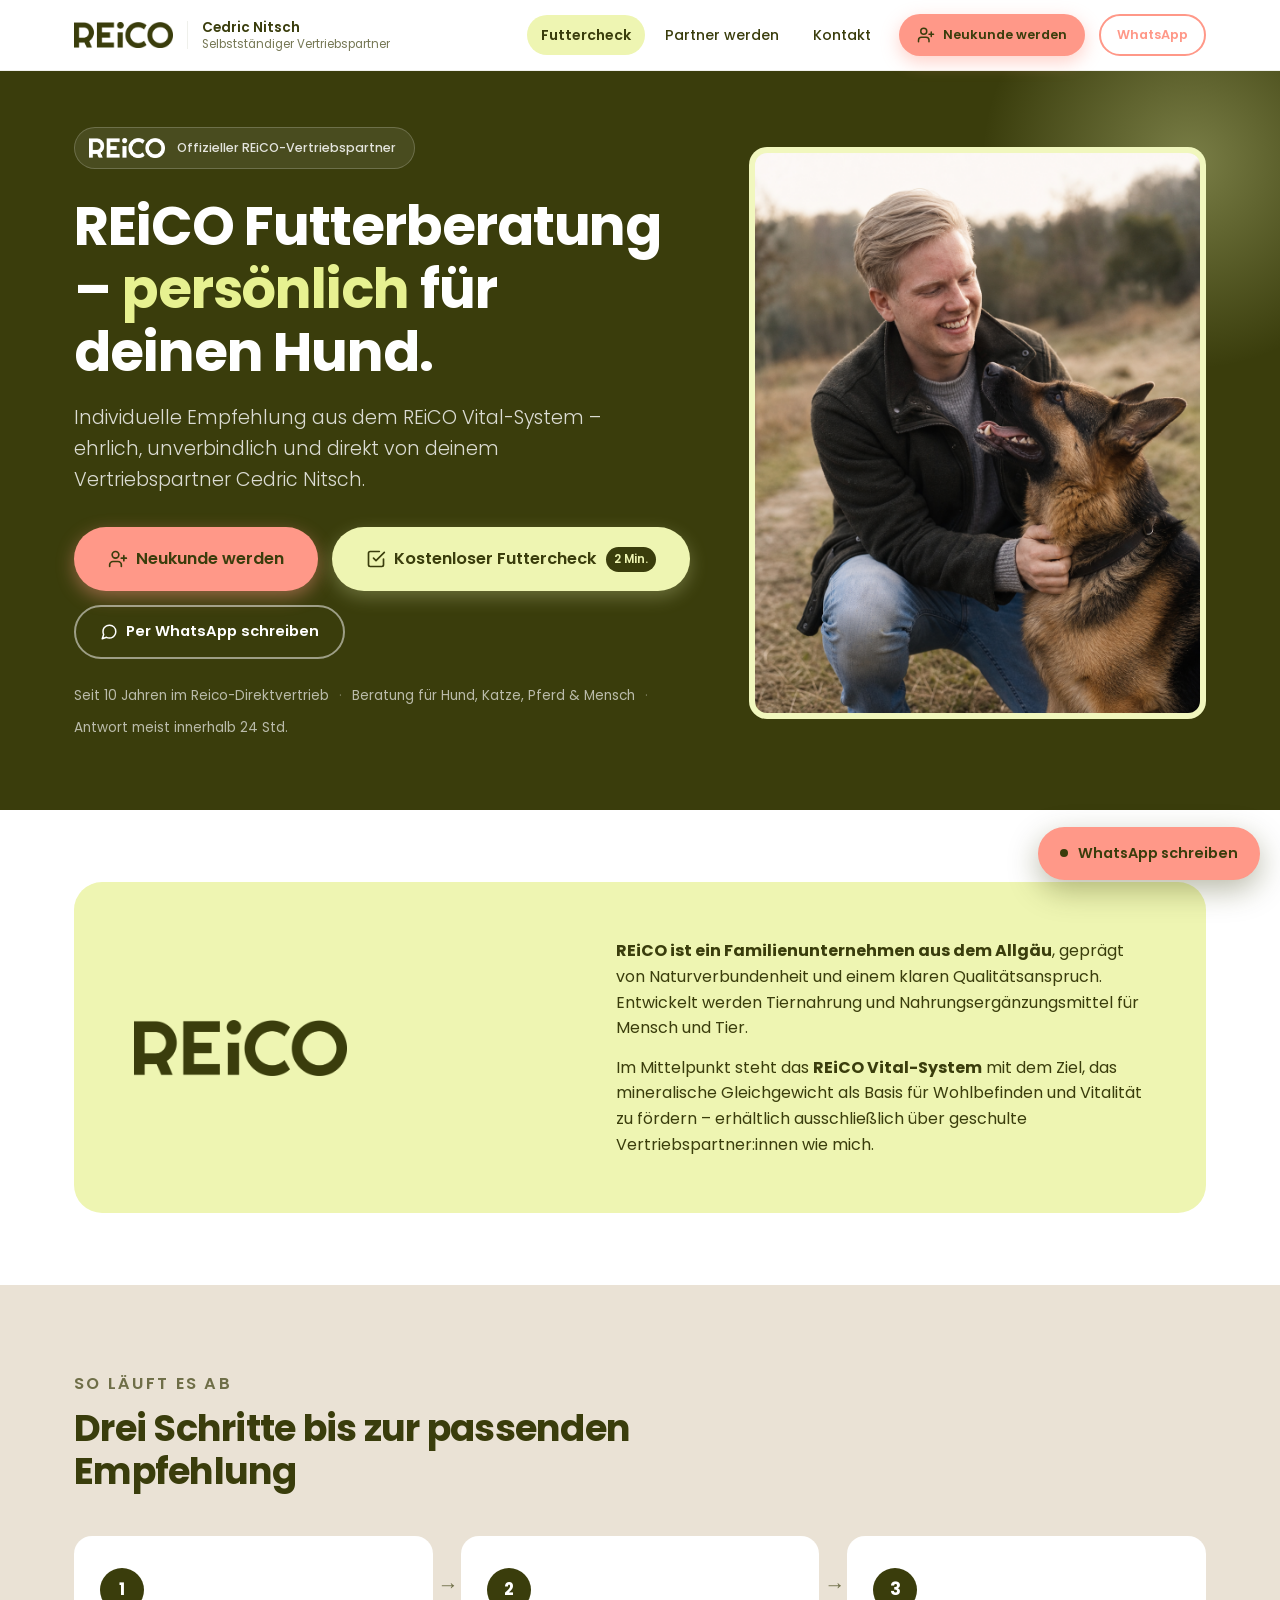
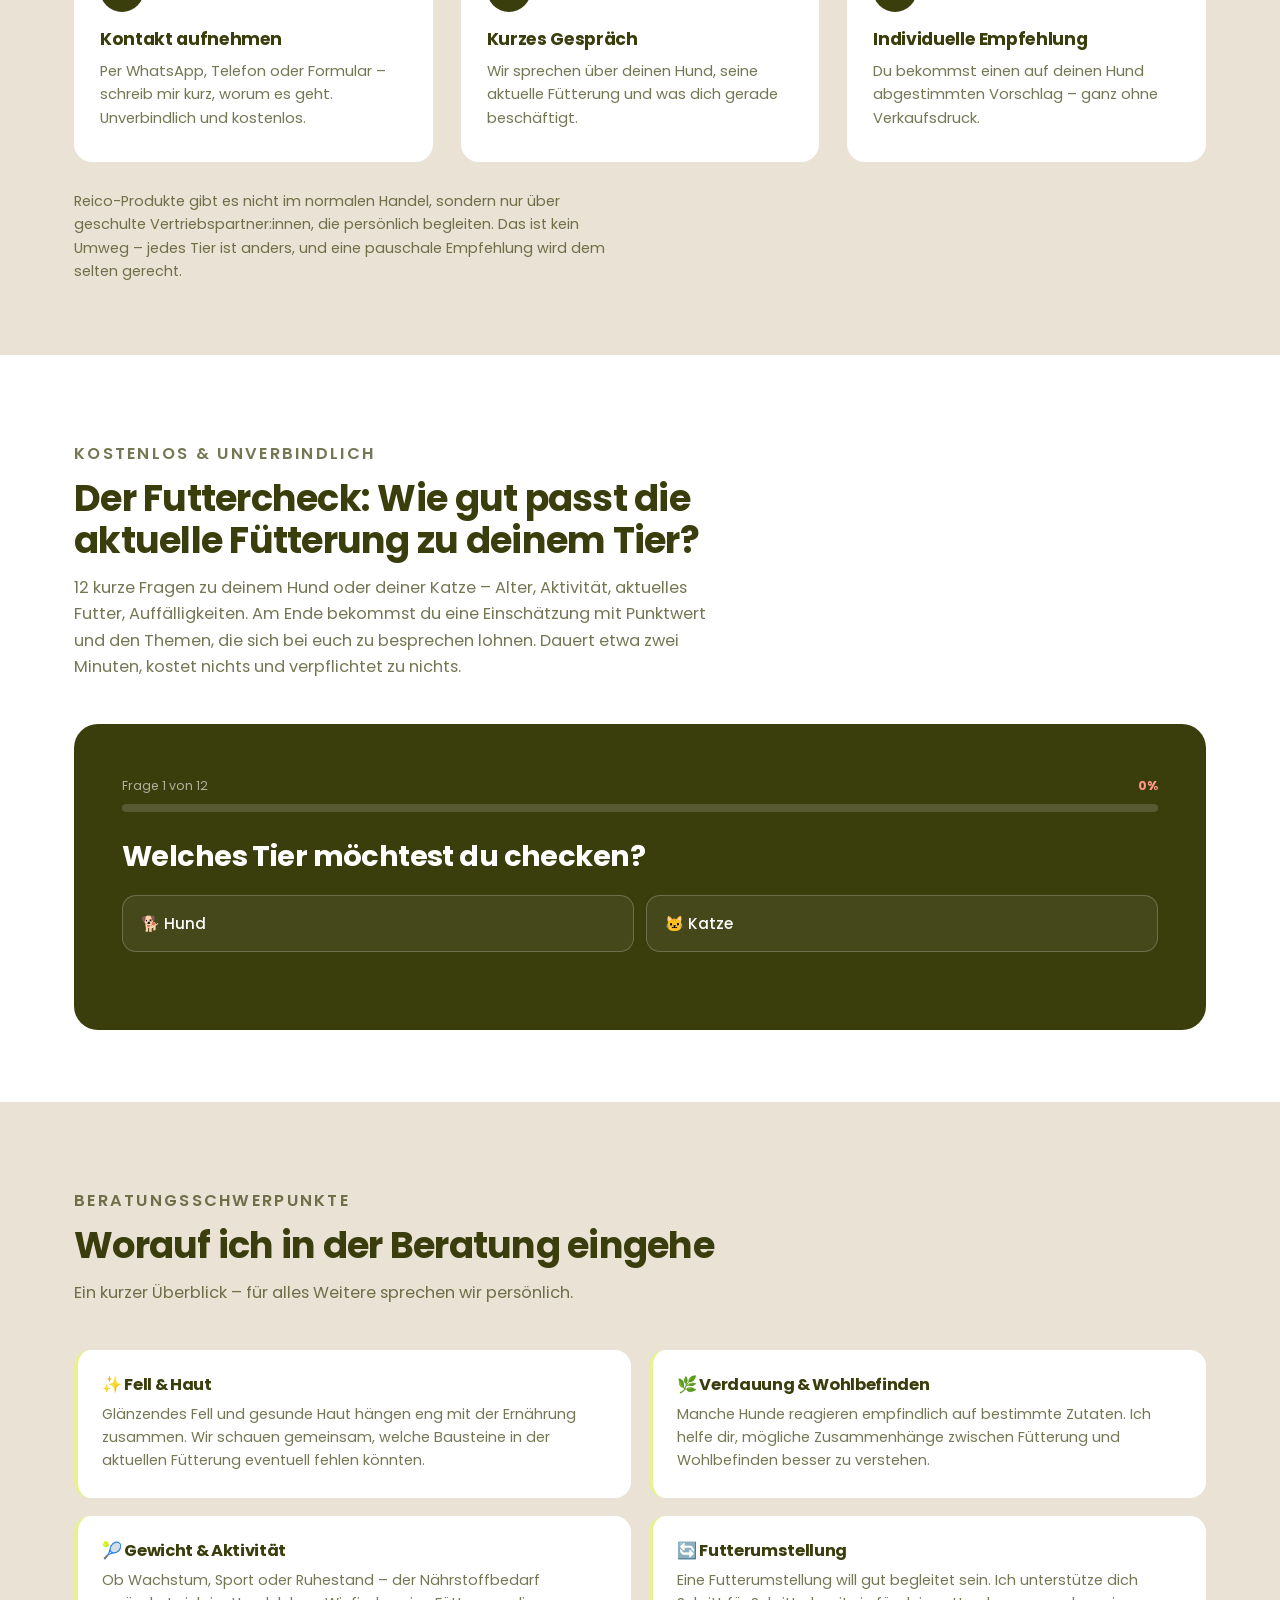
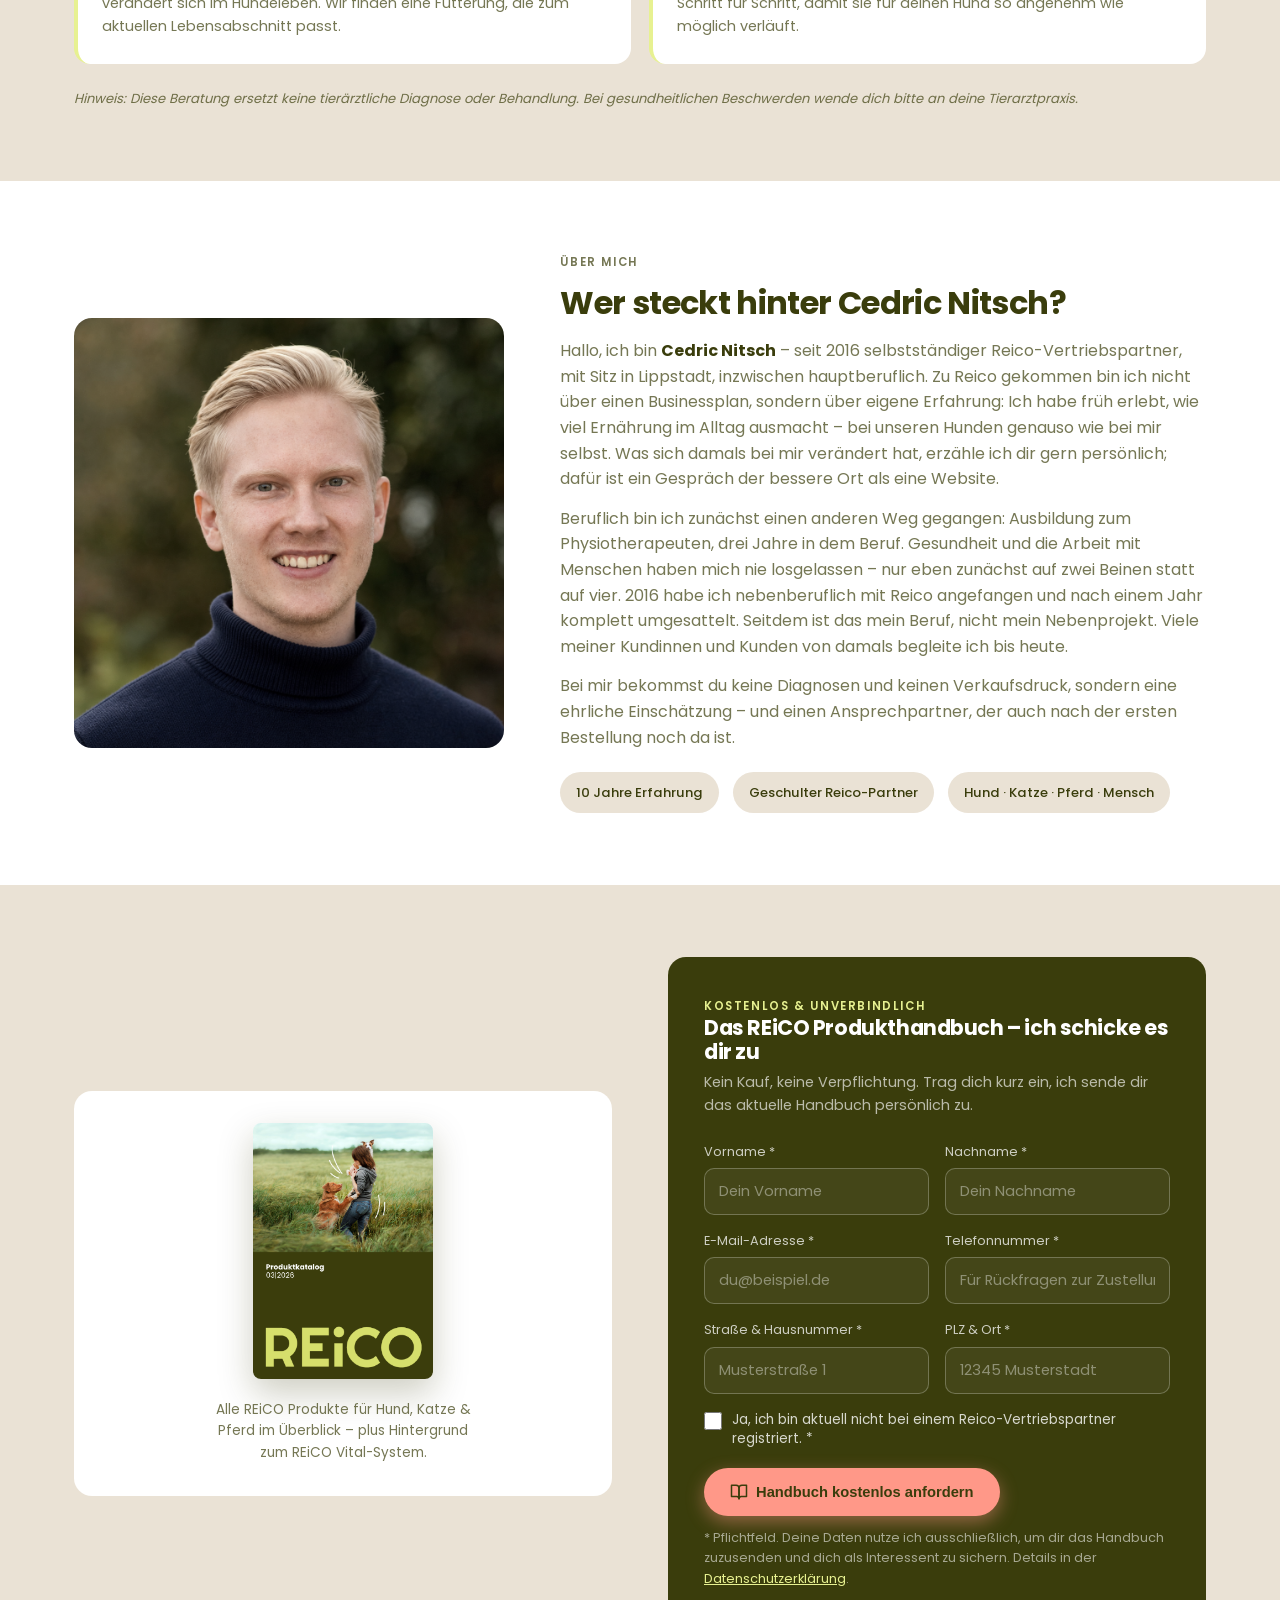
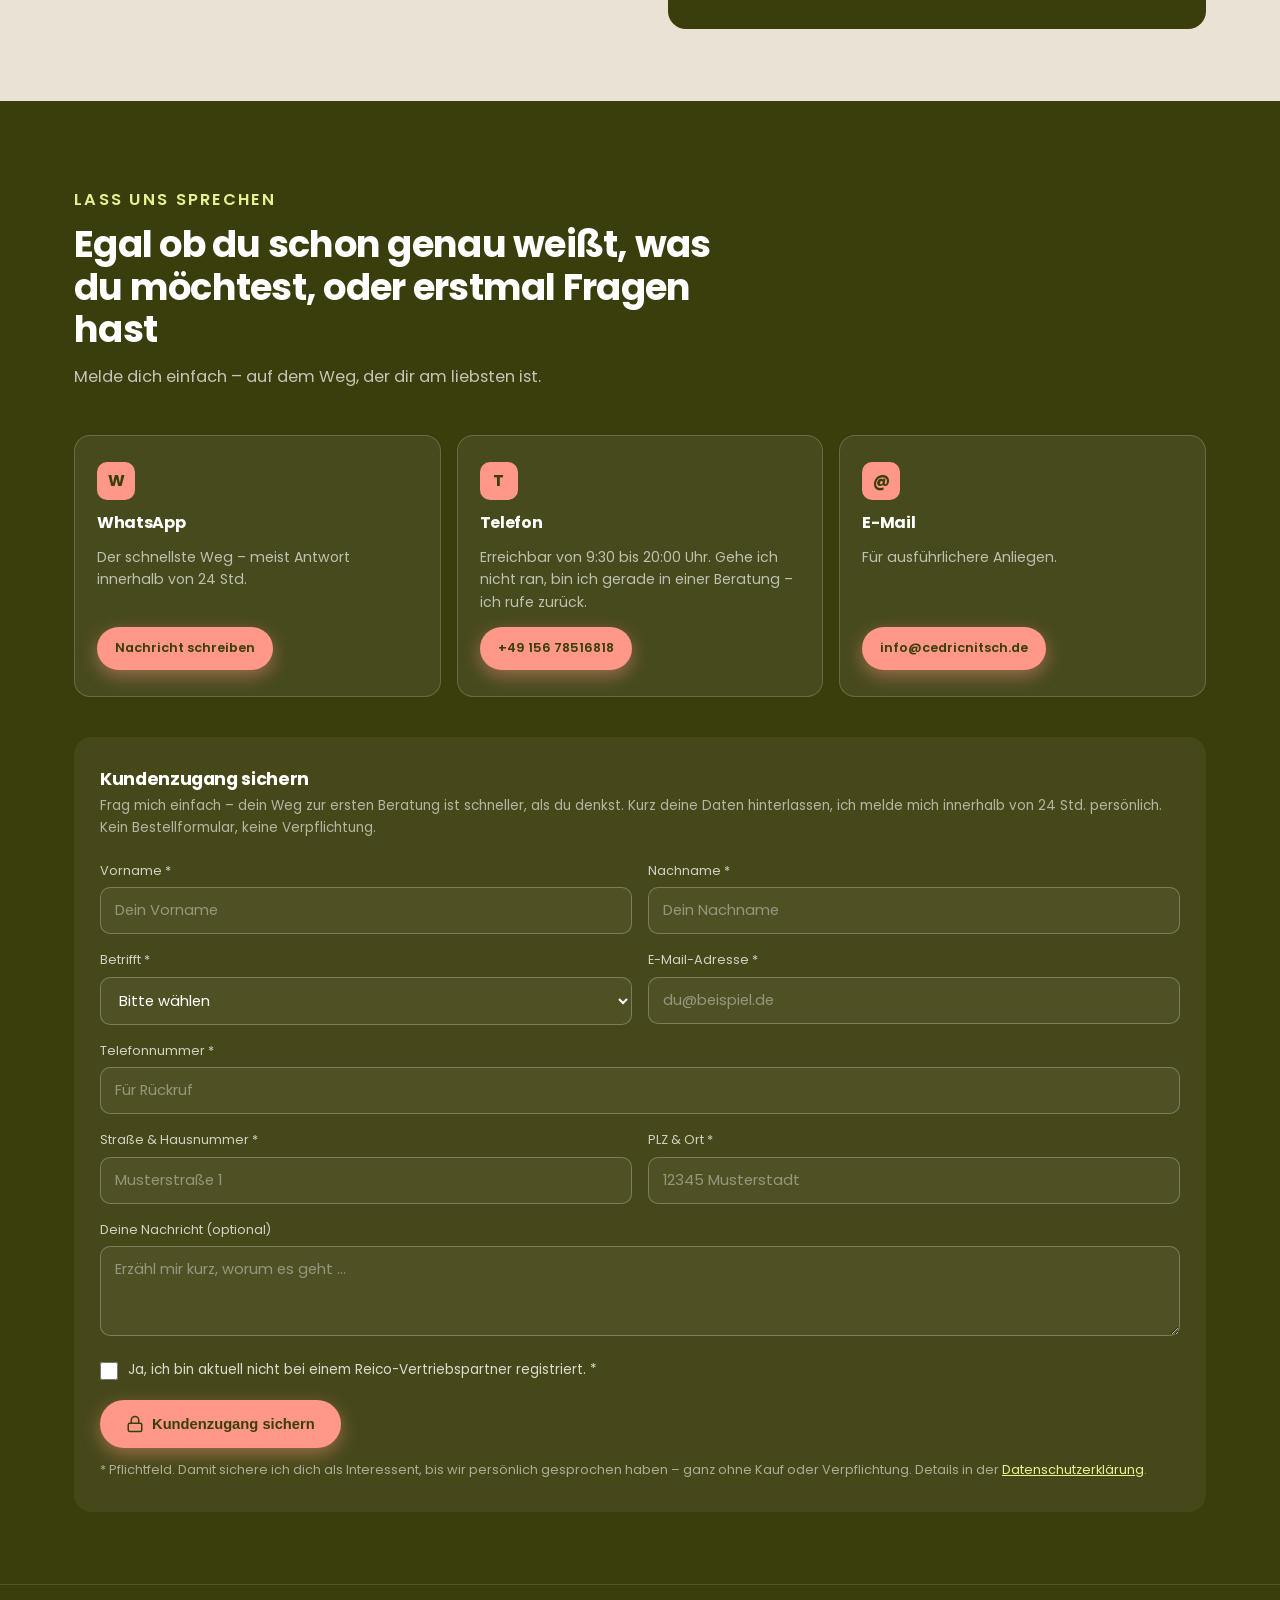
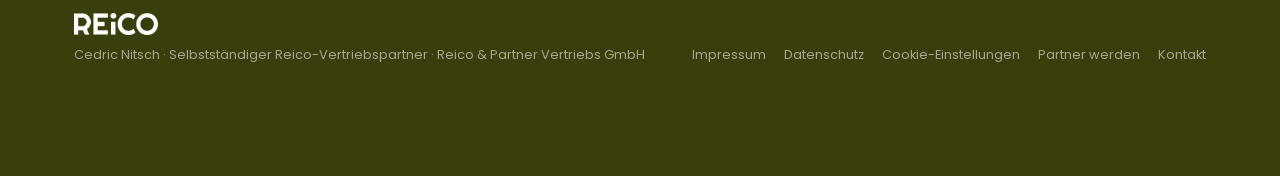
==== commit 09ed76d2: "Futtercheck Button" ====
--- a/index.html
+++ b/index.html
@@ -95,6 +95,10 @@
     </button>
 
     <nav class="main-nav" id="mainNav">
+      <!-- Futtercheck: hervorgehoben (hellgruener Hintergrund), aber bewusst
+           kein dritter Button - zwei gefuellte Buttons plus ein dritter
+           wuerden die Kopfzeile ueberladen und sich gegenseitig schwaechen. -->
+      <a href="#futtercheck" class="nav-link nav-link-highlight">Futtercheck</a>
       <a href="partner.html" class="nav-link">Partner werden</a>
       <a href="#kontakt" class="nav-link">Kontakt</a>
       <!-- Haupt-CTA im Menue. Ersetzt den frueheren Textlink "Kunde werden",
@@ -118,14 +122,16 @@
         Individuelle Empfehlung aus dem REiCO Vital-System – ehrlich, unverbindlich
         und direkt von deinem Vertriebspartner Cedric Nitsch.
       </p>
-      <!-- Reihenfolge = Wichtigkeit: "Neukunde werden" ist der Hauptweg fuer
-           genau die Zielgruppe dieser Seite (kennt Reico schon, sucht einen
-           Vertriebspartner). WhatsApp und Telefon bleiben als niedrigschwellige
-           Alternativen sichtbar, treten aber optisch zurueck. -->
+      <!-- Zwei gleichwertige Hauptwege, bewusst in ZWEI Farben: "Neukunde
+           werden" (Koralle) fuer alle, die schon wissen, was sie wollen; der
+           Futtercheck (Chlorophyll) als niedrigschwelliger Einstieg fuer alle
+           anderen. Zwei gleichfarbige Buttons wuerden sich gegenseitig
+           aufheben. WhatsApp bleibt als Outline-Alternative. Der Telefon-
+           Button ist hier raus - die Nummer steht weiter im Kontaktbereich. -->
       <div class="hero-ctas">
         <a href="#kontakt" class="btn btn-primary btn-lg btn-puls"><svg class="btn-icon" viewBox="0 0 24 24" fill="none" stroke="currentColor" stroke-width="2" stroke-linecap="round" stroke-linejoin="round"><path d="M16 21v-2a4 4 0 0 0-4-4H6a4 4 0 0 0-4 4v2"></path><circle cx="9" cy="7" r="4"></circle><line x1="19" y1="8" x2="19" y2="14"></line><line x1="22" y1="11" x2="16" y2="11"></line></svg> Neukunde werden</a>
+        <a href="#futtercheck" class="btn btn-highlight btn-lg"><svg class="btn-icon" viewBox="0 0 24 24" fill="none" stroke="currentColor" stroke-width="2" stroke-linecap="round" stroke-linejoin="round"><path d="M9 11l3 3L22 4"></path><path d="M21 12v7a2 2 0 0 1-2 2H5a2 2 0 0 1-2-2V5a2 2 0 0 1 2-2h11"></path></svg> Kostenloser Futtercheck <span class="btn-hint">2&nbsp;Min.</span></a>
         <a href="https://wa.me/4915678516818?text=Hallo%20Cedric%2C%20ich%20habe%20eine%20Frage%20zur%20Reico-F%C3%BCtterung%20meines%20Hundes." target="_blank" rel="noopener" class="btn btn-outline"><svg class="btn-icon" viewBox="0 0 24 24" fill="none" stroke="currentColor" stroke-width="2" stroke-linecap="round" stroke-linejoin="round"><path d="M21 11.5a8.38 8.38 0 0 1-.9 3.8 8.5 8.5 0 0 1-7.6 4.7 8.38 8.38 0 0 1-3.8-.9L3 21l1.9-5.7a8.38 8.38 0 0 1-.9-3.8 8.5 8.5 0 0 1 4.7-7.6 8.38 8.38 0 0 1 3.8-.9h.5a8.48 8.48 0 0 1 8 8v.5z"></path></svg> Per WhatsApp schreiben</a>
-        <a href="tel:+4915678516818" class="btn btn-outline"><svg class="btn-icon" viewBox="0 0 24 24" fill="none" stroke="currentColor" stroke-width="2" stroke-linecap="round" stroke-linejoin="round"><path d="M22 16.92v3a2 2 0 0 1-2.18 2 19.79 19.79 0 0 1-8.63-3.07 19.5 19.5 0 0 1-6-6 19.79 19.79 0 0 1-3.07-8.67A2 2 0 0 1 4.11 2h3a2 2 0 0 1 2 1.72 12.84 12.84 0 0 0 .7 2.81 2 2 0 0 1-.45 2.11L8.09 9.91a16 16 0 0 0 6 6l1.27-1.27a2 2 0 0 1 2.11-.45 12.84 12.84 0 0 0 2.81.7A2 2 0 0 1 22 16.92z"></path></svg> +49 156 78516818</a>
       </div>
       <div class="trustline">
         <span>Seit 10 Jahren im Reico-Direktvertrieb</span>
--- a/assets/css/style.css
+++ b/assets/css/style.css
@@ -14,6 +14,9 @@
   *{ box-sizing:border-box; margin:0; padding:0; }
 
   html{ scroll-behavior:smooth; }
+  /* Die Kopfzeile ist "sticky". Ohne diesen Abstand landet ein Sprung zu
+     #futtercheck / #kontakt mit der Ueberschrift UNTER der Kopfzeile. */
+  html{ scroll-padding-top: 84px; }
 
   body{
     font-family:'Poppins', sans-serif;
@@ -125,6 +128,23 @@
     50%     { box-shadow: 0 10px 30px rgba(255,152,136,0.85); }
   }
   .btn-puls{ animation: cta-puls 2.8s ease-in-out infinite; }
+  /* Zweiter Haupt-Button (Futtercheck): Chlorophyll statt Koralle, damit
+     er neben "Neukunde werden" als EIGENER Weg erkennbar bleibt. Auf dem
+     dunklen Alge-Hero ist Chlorophyll der kontrastreichste Ton der Seite. */
+  .btn-highlight{
+    background: var(--chloro-hell);
+    color: var(--alge);
+    box-shadow: 0 6px 18px rgba(238,245,178,0.28);
+  }
+  .btn-highlight:hover{ background: var(--chloro-dunkel); box-shadow: 0 8px 24px rgba(238,245,178,0.45); transform: translateY(-1px); }
+  /* Kleines "2 Min."-Etikett im Button - senkt die Einstiegshuerde. */
+  .btn-hint{
+    font-size:0.72rem; font-weight:600;
+    padding:3px 8px; border-radius:999px;
+    background: var(--alge); color: var(--chloro-hell);
+    margin-left:2px;
+  }
+
   .btn-puls:hover{ animation:none; }
   @media (prefers-reduced-motion: reduce){
     .btn-puls{ animation:none; }
@@ -200,6 +220,21 @@
     color: var(--weiss);
   }
   .hero-ctas .btn-outline:hover{ background: rgba(255,255,255,0.12); color:var(--weiss); }
+  /* Auf dem Handy alle Hero-Buttons gleich breit: wirkt aufgeraeumter und
+     verhindert, dass der lange Futtercheck-Button bei 360px ueber den Rand
+     ragt. */
+  @media(max-width:520px){
+    .hero-ctas .btn{ width:100%; justify-content:center; }
+    /* .btn verbietet sonst Zeilenumbrueche - der lange Futtercheck-Button
+       wuerde dann die ganze Spalte breiter als den Bildschirm druecken. */
+    .hero-ctas .btn-lg{ padding-left:18px; padding-right:18px; font-size:0.98rem; white-space:normal; text-align:center; }
+    .hero-ctas .btn-hint{ white-space:nowrap; }
+  }
+  /* Sehr schmale Handys: "2 Min."-Etikett weg, damit der Button einzeilig
+     bleibt - der Text "Kostenloser Futtercheck" traegt auch allein. */
+  @media(max-width:400px){
+    .hero-ctas .btn-hint{ display:none; }
+  }
 
   .trustline{
     font-size:0.85rem;
@@ -638,7 +673,15 @@
     gap:36px;
     align-items:center;
   }
+  /* minmax(0,1fr): ohne das bestimmt der breiteste Inhalt (ein Button, der
+     nicht umbrechen darf) die Spaltenbreite - auf 360px-Handys war der
+     Bereich dadurch 12px breiter als der Bildschirm und die Seite liess sich
+     seitlich verschieben. */
+  .handbuch-inner{ grid-template-columns: minmax(0,1fr); }
   @media(min-width:900px){ .handbuch-inner{ grid-template-columns: 1fr 1fr; gap:56px; } }
+  @media(max-width:520px){
+    .handbuch-form-card .btn{ white-space:normal; width:100%; justify-content:center; text-align:center; }
+  }
   .handbuch-visual{
     background: var(--weiss);
     border-radius: var(--radius);
@@ -791,6 +834,29 @@
   @media(min-width:480px){ .fc-result-cta .btn{ width:auto; } }
   .fc-result-note{ font-size:0.8rem; color: rgba(255,255,255,0.5); margin-top:14px; }
 
+  /* Hinweis "Ausfuehrliche Auswertung kommt per E-Mail" - bewusst gross und
+     hell auf der dunklen Ergebniskarte, damit niemand ihn ueberliest. */
+  .fc-mail-notice{
+    display:flex; gap:16px; align-items:flex-start;
+    background: var(--chloro-hell);
+    color: var(--alge);
+    border-radius: var(--radius);
+    padding: 20px 22px;
+    margin: 0 0 26px;
+    text-align:left;
+  }
+  .fc-mail-icon{
+    flex-shrink:0;
+    width:46px; height:46px; border-radius:50%;
+    background: var(--alge); color: var(--chloro-hell);
+    display:flex; align-items:center; justify-content:center;
+  }
+  .fc-mail-icon svg{ width:22px; height:22px; }
+  .fc-mail-notice strong.fc-mail-title{ display:block; font-size:1.05rem; font-weight:700; margin-bottom:4px; color: var(--alge); }
+  .fc-mail-notice p{ margin:0; font-size:0.92rem; line-height:1.5; color: var(--alge); }
+  .fc-mail-notice .fc-mail-addr{ font-weight:600; word-break:break-all; }
+  .fc-mail-notice .fc-mail-spam{ margin-top:8px; font-size:0.8rem; opacity:0.75; }
+
   .disclosure-strip{
     background: var(--chloro-hell);
     text-align:center;
@@ -821,6 +887,9 @@
 }
 .nav-link:hover{ background: var(--alge-10); }
 .nav-link.current{ background: var(--chloro-hell); font-weight:600; }
+/* Futtercheck im Menue: hervorgehoben, aber als Link statt dritter Button. */
+.nav-link-highlight{ background: var(--chloro-hell); font-weight:600; }
+.nav-link-highlight:hover{ background: var(--chloro-dunkel); }
 .nav-cta{ margin-left:8px; }
 
 .nav-toggle{
@@ -1122,3 +1191,367 @@
     grid-column: 1 / -1;
   }
 }
+
+
+
+
+
+/* ==========================================================================
+   COOKIEBOT-BANNER IM EIGENEN DESIGN
+   --------------------------------------------------------------------------
+   Anhaengen an das ENDE von assets/css/style.css.
+
+   Warum das funktioniert: Cookiebot rendert seinen Dialog direkt in das DOM
+   der Seite, nicht in ein iframe. Die Elemente sind also mit eigenem CSS
+   erreichbar. Cookiebot injiziert sein eigenes <style> zur Laufzeit in den
+   <head>, also NACH dieser Datei - deshalb hier durchgehend !important und
+   zusaetzlich ein vorangestelltes "html", um die Spezifitaet ueber die von
+   Cookiebot zu heben.
+
+   BEWUSST NICHT GEAENDERT:
+   - Layout, Groessen und Reihenfolge der Buttons. Nur Farbe, Schrift, Radius.
+   - "Ablehnen", "Auswahl erlauben" und "Alles zulassen" bekommen exakt
+     dieselbe Optik. Gleiche Groesse, gleiche Farbe, gleiches Gewicht.
+     Das ist keine Geschmacksfrage, sondern Voraussetzung dafuer, dass die
+     Einwilligung freiwillig ist (§ 25 TDDDG i.V.m. Art. 4 Nr. 11 DSGVO).
+   - Der "Powered by Cookiebot"-Link wird nur abgedunkelt, nicht versteckt.
+     Branding-Entfernung ist eine kostenpflichtige Funktion; Ausblenden per
+     CSS waere eine Umgehung.
+   - Das Korallrot (--kristall) wird NICHT fuer die Banner-Buttons benutzt.
+     Diese Farbe traegt auf der Seite die echten CTAs (WhatsApp, Futtercheck).
+     Ein Cookie-Banner soll damit nicht konkurrieren. Koralle taucht hier nur
+     als feiner Akzent auf: aktiver Tab und aktivierte Schalter.
+   ========================================================================== */
+
+/* ---------- Grundflaeche ---------- */
+
+html #CybotCookiebotDialogBodyUnderlay{
+  background: var(--alge) !important;
+  opacity: 0.55 !important;
+}
+
+html #CybotCookiebotDialog{
+  font-family: 'Poppins', sans-serif !important;
+  background: var(--kalk) !important;
+  color: var(--alge) !important;
+  border: 1px solid var(--alge-10) !important;
+  border-radius: var(--radius) !important;
+  box-shadow: 0 18px 50px rgba(58,61,12,0.18) !important;
+}
+
+html #CybotCookiebotDialog *{
+  font-family: 'Poppins', sans-serif !important;
+}
+
+/* ---------- Text ---------- */
+
+html #CybotCookiebotDialogBodyContentTitle,
+html #CybotCookiebotDialogDetailBodyContentTextOverviewTitle{
+  color: var(--alge) !important;
+  font-weight: 700 !important;
+  letter-spacing: -0.02em !important;
+  line-height: 1.15 !important;
+}
+
+html #CybotCookiebotDialogBodyContentText,
+html #CybotCookiebotDialogDetailBodyContentTextAbout,
+html #CybotCookiebotDialogDetailBodyContentCookieContainerTypeDetails,
+html #CybotCookiebotDialog .CybotCookiebotDialogBodyLevelButtonDescription{
+  color: var(--alge-70) !important;
+  line-height: 1.6 !important;
+}
+
+html #CybotCookiebotDialog a,
+html #CybotCookiebotDialog a:visited{
+  color: var(--alge) !important;
+  text-decoration: underline !important;
+  text-underline-offset: 2px !important;
+}
+html #CybotCookiebotDialog a:hover{
+  color: var(--kristall) !important;
+}
+
+/* ---------- Reiter (Einwilligung / Details / Ueber Cookies) ---------- */
+
+html #CybotCookiebotDialogNav,
+html #CybotCookiebotDialogNav .CybotCookiebotDialogNavItemLink{
+  border-bottom-color: var(--alge-10) !important;
+}
+
+html #CybotCookiebotDialogNav .CybotCookiebotDialogNavItemLink{
+  color: var(--alge-70) !important;
+  font-weight: 500 !important;
+  text-decoration: none !important;
+}
+
+html #CybotCookiebotDialogNav .CybotCookiebotDialogNavItemLink:hover,
+html #CybotCookiebotDialogNav .CybotCookiebotDialogNavItemLink.CybotCookiebotDialogActive{
+  color: var(--alge) !important;
+  border-bottom-color: var(--kristall) !important;
+  text-decoration: none !important;
+}
+
+/* ---------- Buttons: alle drei identisch ---------- */
+
+html #CybotCookiebotDialog .CybotCookiebotDialogBodyButton,
+html #CybotCookiebotDialogBodyButtonDecline,
+html #CybotCookiebotDialogBodyButtonAccept,
+html #CybotCookiebotDialogBodyLevelButtonLevelOptinAllowallSelection,
+html #CybotCookiebotDialogBodyLevelButtonLevelOptinAllowAll,
+html #CybotCookiebotDialogBodyLevelButtonAccept{
+  background: var(--alge) !important;
+  border: 2px solid var(--alge) !important;
+  color: var(--kalk) !important;
+  border-radius: 999px !important;
+  font-weight: 600 !important;
+  font-size: 0.92rem !important;
+  padding: 12px 22px !important;
+  cursor: pointer !important;
+  transition: transform .15s ease, opacity .15s ease !important;
+}
+
+html #CybotCookiebotDialog .CybotCookiebotDialogBodyButton:hover,
+html #CybotCookiebotDialogBodyButtonDecline:hover,
+html #CybotCookiebotDialogBodyButtonAccept:hover,
+html #CybotCookiebotDialogBodyLevelButtonLevelOptinAllowallSelection:hover,
+html #CybotCookiebotDialogBodyLevelButtonLevelOptinAllowAll:hover,
+html #CybotCookiebotDialogBodyLevelButtonAccept:hover{
+  opacity: 0.88 !important;
+  transform: translateY(-1px) !important;
+}
+
+html #CybotCookiebotDialog .CybotCookiebotDialogBodyButton:active{
+  transform: scale(0.97) !important;
+}
+
+/* "Anpassen" / "Details zeigen" ist keine Einwilligung, sondern ein
+   Navigationsschritt - deshalb als ruhige Outline-Variante. */
+html #CybotCookiebotDialogBodyLevelButtonCustomize,
+html #CybotCookiebotDialogBodyEdgeMoreDetailsLink,
+html #CybotCookiebotDialogBodyEdgeMoreDetails a{
+  background: transparent !important;
+  border: 2px solid var(--alge-10) !important;
+  color: var(--alge) !important;
+  border-radius: 999px !important;
+  font-weight: 600 !important;
+  text-decoration: none !important;
+}
+html #CybotCookiebotDialogBodyLevelButtonCustomize:hover{
+  border-color: var(--alge) !important;
+  background: transparent !important;
+}
+
+/* ---------- Kategorie-Schalter ---------- */
+
+html #CybotCookiebotDialogBodyLevelButtonsSelectPane{
+  background: transparent !important;
+  border: 1px solid var(--alge-10) !important;
+  border-radius: 12px !important;
+}
+
+html #CybotCookiebotDialog .CybotCookiebotDialogBodyLevelButtonSlider{
+  background-color: rgba(58,61,12,0.25) !important;
+}
+
+html #CybotCookiebotDialog input:checked + .CybotCookiebotDialogBodyLevelButtonSlider{
+  background-color: var(--kristall) !important;
+}
+
+html #CybotCookiebotDialog input:disabled + .CybotCookiebotDialogBodyLevelButtonSlider{
+  background-color: rgba(58,61,12,0.18) !important;
+}
+
+html #CybotCookiebotDialog .CybotCookiebotDialogBodyLevelButtonDescription,
+html #CybotCookiebotDialog .CybotCookiebotDialogDetailBodyContentCookieTypeTableHeader{
+  color: var(--alge) !important;
+}
+
+/* ---------- Tabellen in der Detailansicht ---------- */
+
+html #CybotCookiebotDialog .CybotCookiebotDialogDetailBodyContentCookieTypeTable th,
+html #CybotCookiebotDialog .CybotCookiebotDialogDetailBodyContentCookieTypeTable td{
+  border-color: var(--alge-10) !important;
+  color: var(--alge) !important;
+}
+
+/* ---------- Tastaturbedienung sichtbar halten ---------- */
+
+html #CybotCookiebotDialog button:focus-visible,
+html #CybotCookiebotDialog a:focus-visible,
+html #CybotCookiebotDialog input:focus-visible{
+  outline: 2px solid var(--kristall) !important;
+  outline-offset: 2px !important;
+}
+
+/* ---------- Cookiebot-Branding: gedaempft, nicht entfernt ---------- */
+
+html #CybotCookiebotDialogPoweredbyCybot,
+html #CybotCookiebotDialogPoweredByText,
+html #CybotCookiebotDialogPoweredbyLink{
+  opacity: 0.45 !important;
+}
+
+/* ---------- Schwebender Trigger, falls spaeter aktiviert ---------- */
+
+html #CookiebotWidget .CookiebotWidget-logo{
+  background: var(--alge) !important;
+  border-radius: 999px !important;
+}
+
+/* ---------- Cookie-Erklaerung auf datenschutz.html ---------- */
+
+html .CookieDeclaration{
+  font-family: 'Poppins', sans-serif !important;
+  color: var(--alge) !important;
+  background: var(--kalk) !important;
+  border: 1px solid var(--alge-10) !important;
+  border-radius: var(--radius) !important;
+  padding: 24px !important;
+  line-height: 1.6 !important;
+}
+
+html .CookieDeclarationType{
+  border: 1px solid var(--alge-10) !important;
+  border-radius: 12px !important;
+  background: var(--weiss) !important;
+}
+
+html .CookieDeclarationTypeHeader{
+  color: var(--alge) !important;
+  font-weight: 700 !important;
+}
+
+html .CookieDeclarationTypeDescription,
+html .CookieDeclarationDialogText{
+  color: var(--alge-70) !important;
+}
+
+html .CookieDeclarationTableHeader,
+html .CookieDeclarationTableCell{
+  border-color: var(--alge-10) !important;
+  color: var(--alge) !important;
+}
+
+html a.CookieDeclarationChangeConsentChange,
+html #CookieDeclarationChangeConsent a{
+  color: var(--alge) !important;
+  text-decoration: underline !important;
+}
+
+/* ---------- Bewegung reduzieren respektieren ---------- */
+
+@media (prefers-reduced-motion: reduce){
+  html #CybotCookiebotDialog .CybotCookiebotDialogBodyButton{
+    transition: none !important;
+    transform: none !important;
+  }
+  html #CybotCookiebotDialog .CybotCookiebotDialogBodyButton:hover{
+    transform: none !important;
+  }
+}
+
+/* ---------- Kleine Bildschirme ---------- */
+
+@media (max-width: 600px){
+  html #CybotCookiebotDialog .CybotCookiebotDialogBodyButton{
+    padding: 12px 16px !important;
+    font-size: 0.86rem !important;
+  }
+}
+
+/* ==========================================================================
+   COOKIEBOT PRIVACY TRIGGER (der Kreis unten links)
+   --------------------------------------------------------------------------
+   Ebenfalls an das ENDE von assets/css/style.css anhaengen, hinter den
+   bereits eingebauten Cookiebot-Block.
+
+   Die Farbe des Kreises steckt nicht in einem CSS-Hintergrund, sondern als
+   fill-Attribut im SVG. Deshalb wird hier das SVG direkt eingefaerbt - und
+   zur Sicherheit zusaetzlich der Hintergrund, falls Cookiebot die Markierung
+   in einer spaeteren Version umbaut.
+   ========================================================================== */
+
+/* ---------- Der Kreis selbst ---------- */
+
+html #CookiebotWidget .CookiebotWidget-logo,
+html #CookiebotWidget button.CookiebotWidget-logo{
+  background: transparent !important;
+  border-radius: 999px !important;
+}
+
+/* Aeusserer Kreis des Icons */
+html #CookiebotWidget .CookiebotWidget-logo svg circle,
+html #CookiebotWidget svg#CookiebotWidget-widgetIcon circle,
+html #CookiebotWidget .CookiebotWidget-main-logo circle{
+  fill: var(--alge) !important;
+}
+
+/* Innenzeichnung des Icons hell halten, damit der Kontrast stimmt */
+html #CookiebotWidget .CookiebotWidget-logo svg path,
+html #CookiebotWidget svg#CookiebotWidget-widgetIcon path,
+html #CookiebotWidget .CookiebotWidget-main-logo path{
+  fill: var(--kalk) !important;
+}
+
+/* ---------- Das Panel, das sich beim Klick oeffnet ---------- */
+
+html #CookiebotWidget #CookiebotWidget-widgetContent,
+html #CookiebotWidget .CookiebotWidget-body{
+  font-family: 'Poppins', sans-serif !important;
+  background: var(--kalk) !important;
+  color: var(--alge) !important;
+  border: 1px solid var(--alge-10) !important;
+  border-radius: var(--radius) !important;
+  box-shadow: 0 18px 50px rgba(58,61,12,0.18) !important;
+}
+
+html #CookiebotWidget #CookiebotWidget-widgetContent *{
+  font-family: 'Poppins', sans-serif !important;
+}
+
+html #CookiebotWidget .CookiebotWidget-header,
+html #CookiebotWidget .CookiebotWidget-consent-details,
+html #CookiebotWidget .CookiebotWidget-consents-list{
+  color: var(--alge) !important;
+  border-color: var(--alge-10) !important;
+}
+
+/* Haekchen in der Kategorieliste */
+html #CookiebotWidget .CookiebotWidget-consents-list li::before,
+html #CookiebotWidget .CookiebotWidget-consents-list svg{
+  fill: var(--kristall) !important;
+  color: var(--kristall) !important;
+}
+
+/* Buttons im Panel - wieder bewusst gleichwertig */
+html #CookiebotWidget #CookiebotWidget-btn-withdraw,
+html #CookiebotWidget #CookiebotWidget-btn-change,
+html #CookiebotWidget .CookiebotWidget-btn{
+  background: var(--alge) !important;
+  border: 2px solid var(--alge) !important;
+  color: var(--kalk) !important;
+  border-radius: 999px !important;
+  font-weight: 600 !important;
+  font-size: 0.88rem !important;
+  padding: 10px 18px !important;
+  transition: opacity .15s ease !important;
+}
+
+html #CookiebotWidget #CookiebotWidget-btn-withdraw:hover,
+html #CookiebotWidget #CookiebotWidget-btn-change:hover,
+html #CookiebotWidget .CookiebotWidget-btn:hover{
+  opacity: 0.88 !important;
+}
+
+/* Branding im Panel gedaempft, nicht entfernt */
+html #CookiebotWidget .CookiebotWidget-main-logo-wrapper,
+html #CookiebotWidget a[href*="cookiebot.com"]{
+  opacity: 0.45 !important;
+}
+
+/* Tastaturbedienung sichtbar halten */
+html #CookiebotWidget button:focus-visible,
+html #CookiebotWidget a:focus-visible{
+  outline: 2px solid var(--kristall) !important;
+  outline-offset: 2px !important;
+}
